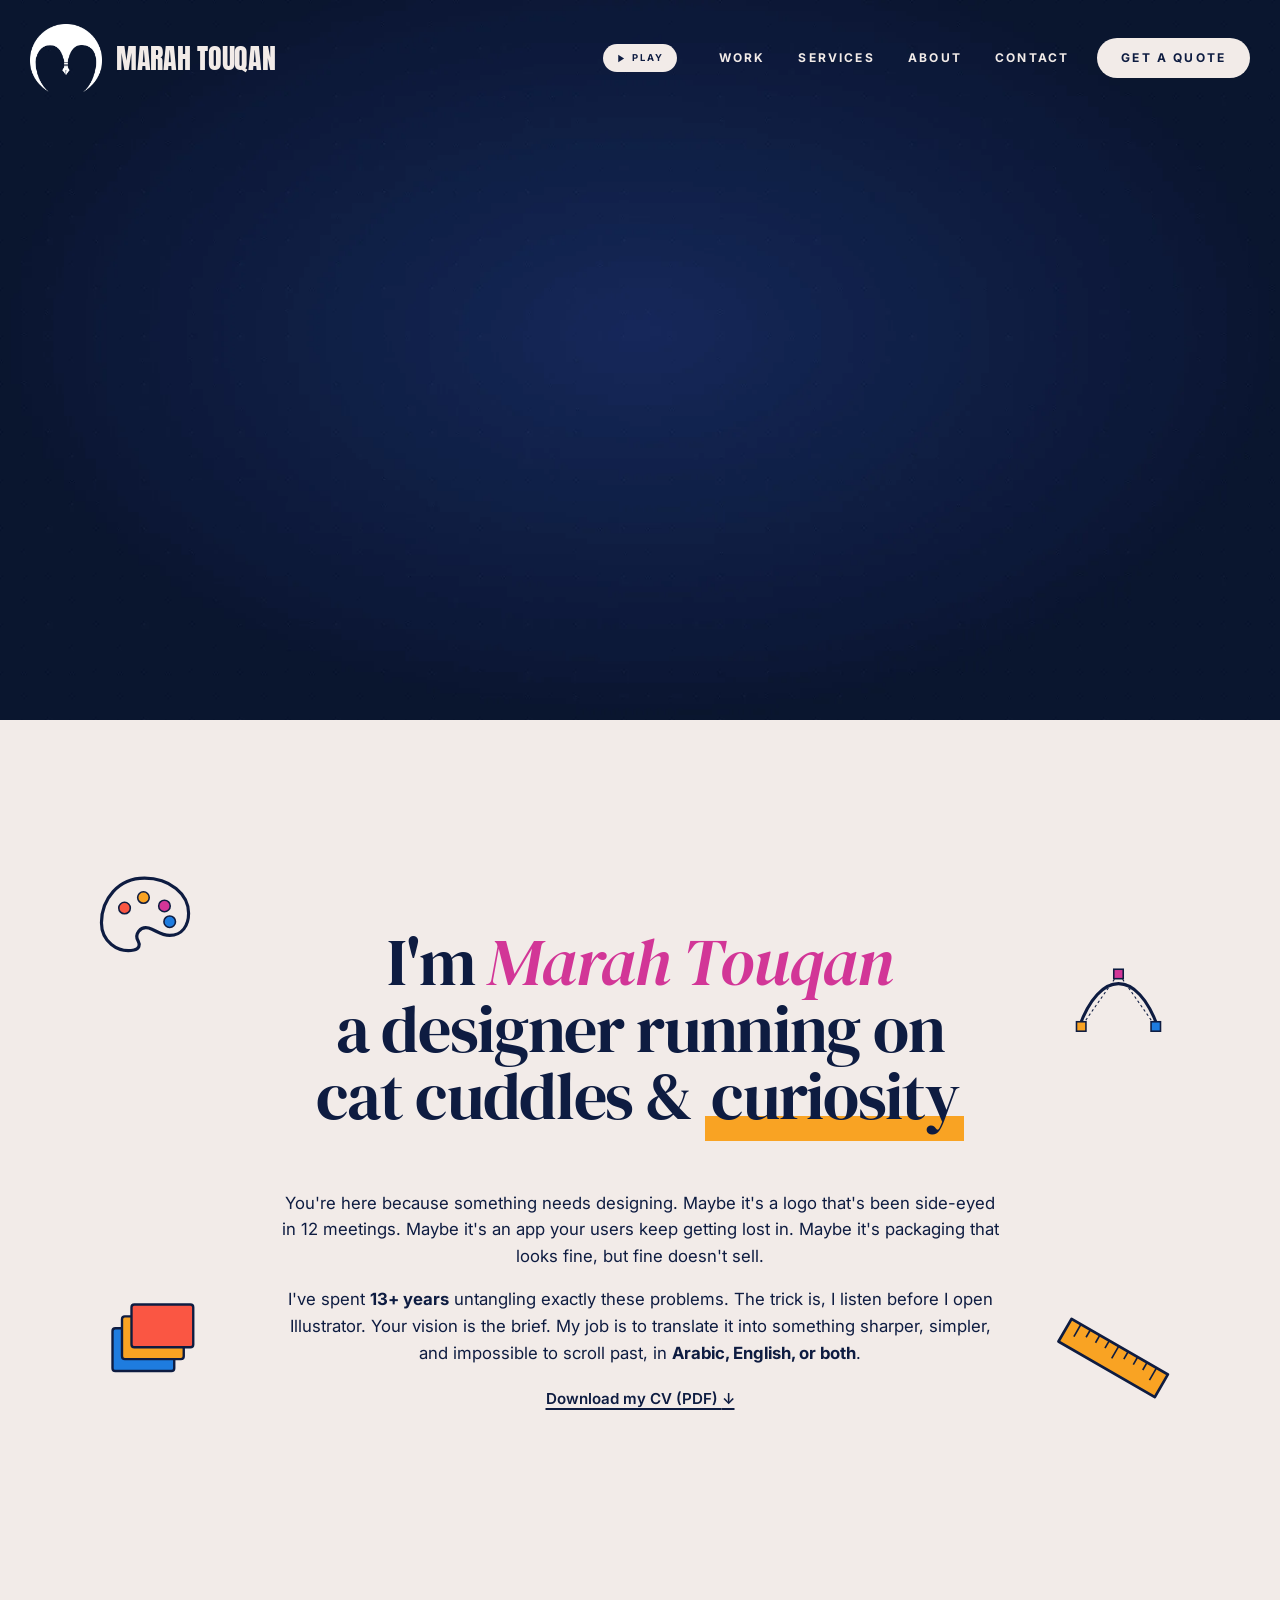
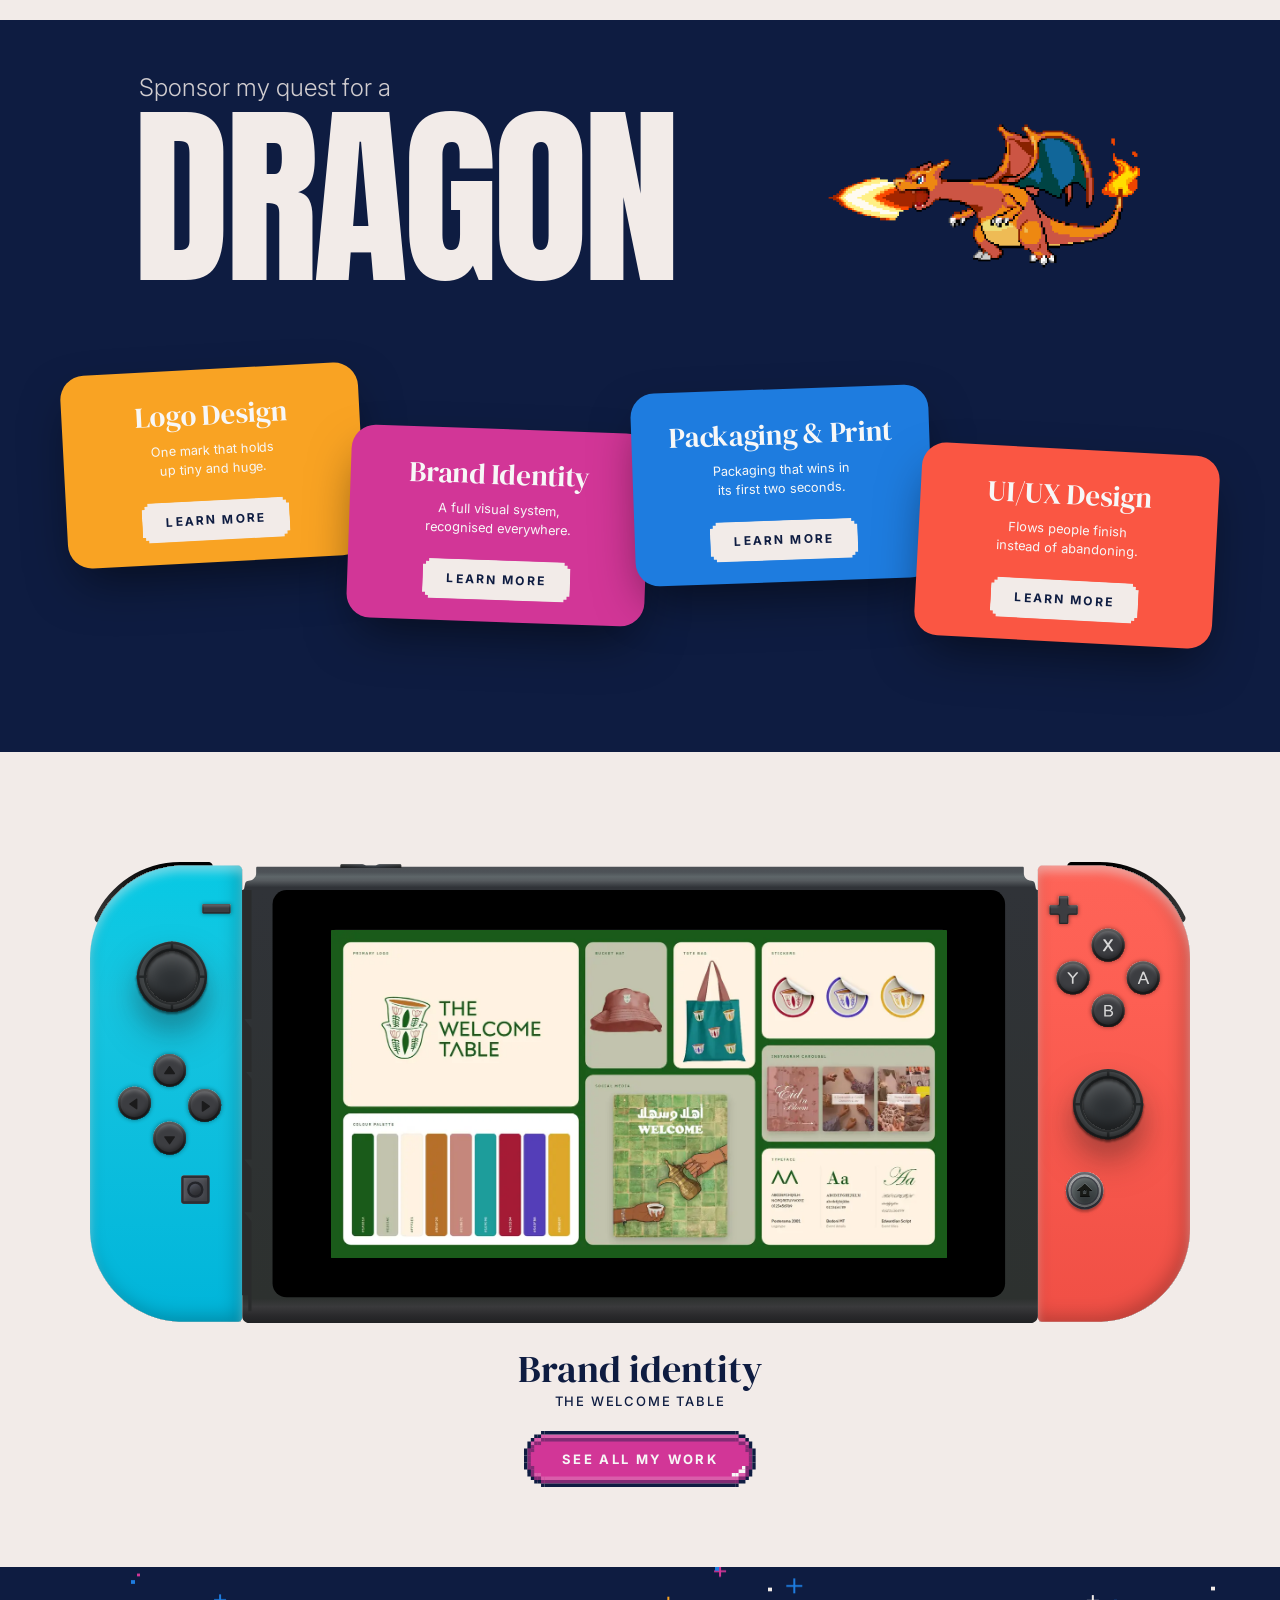
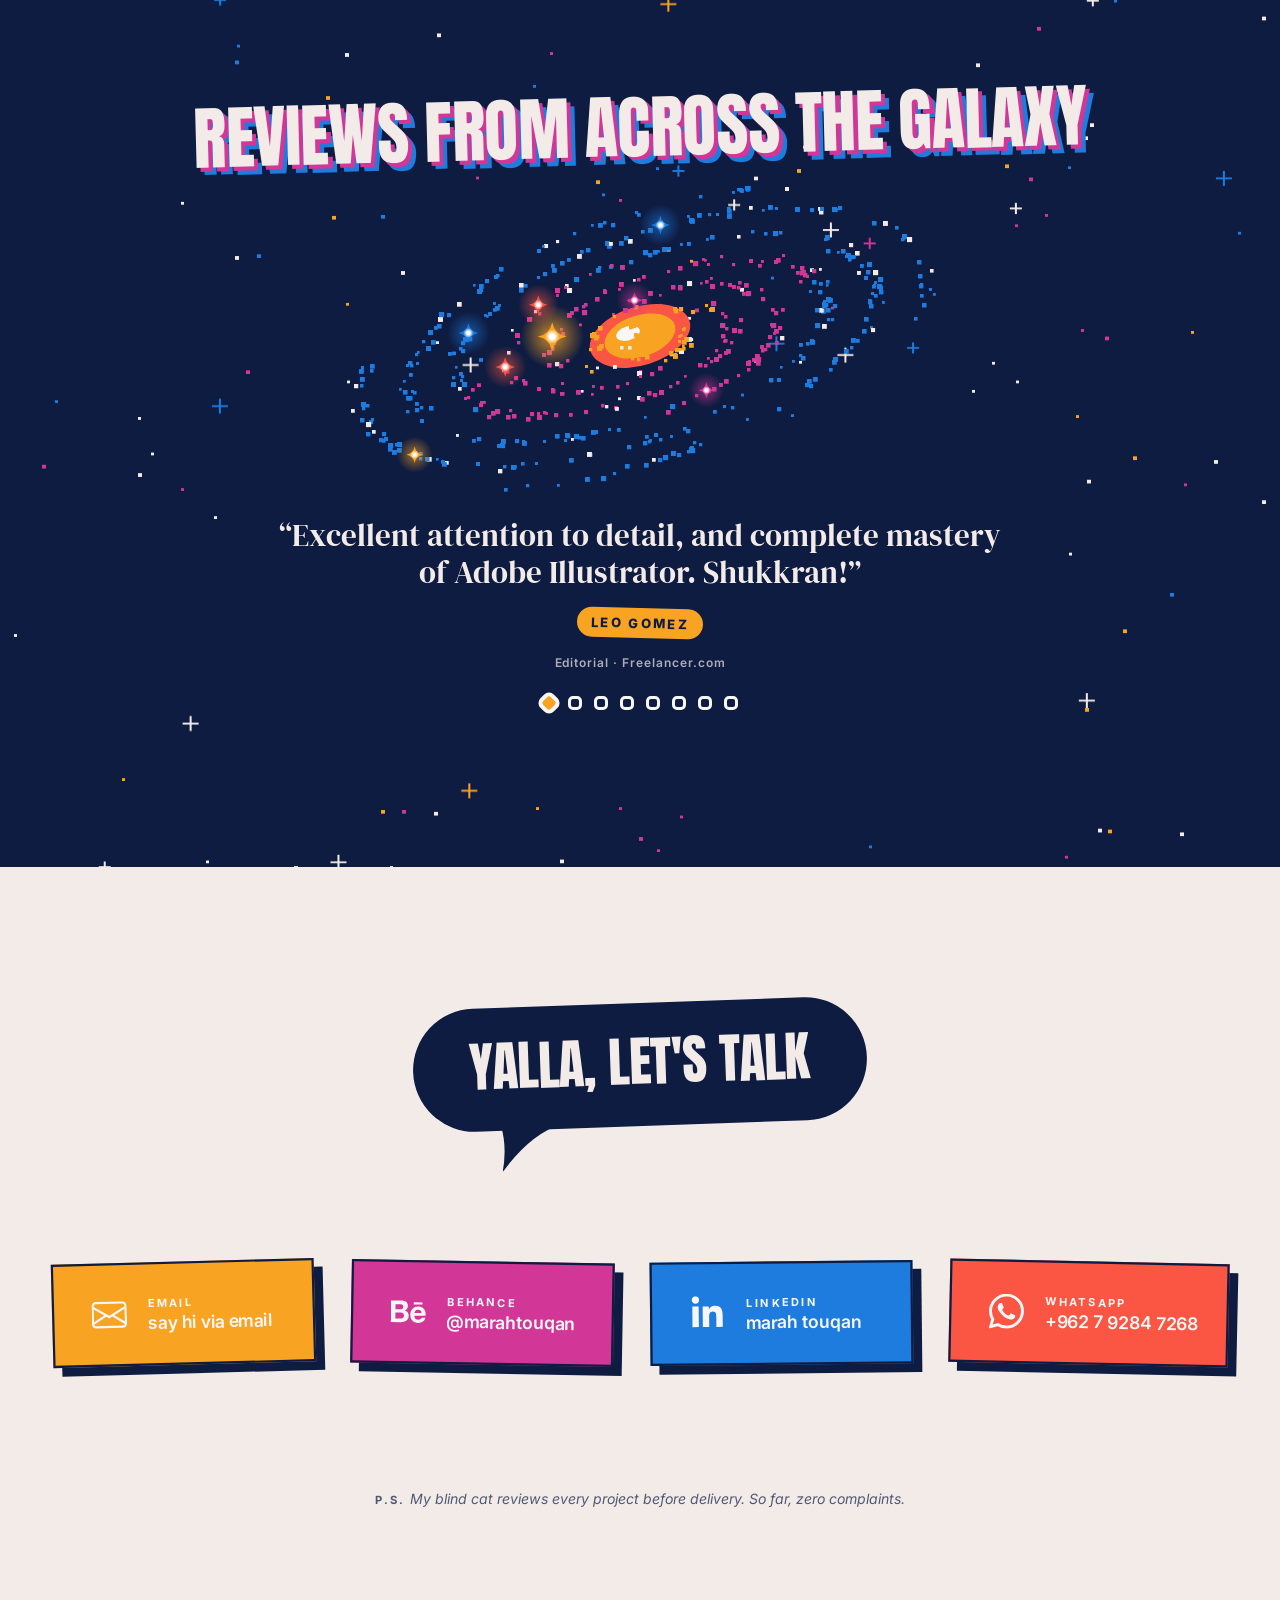
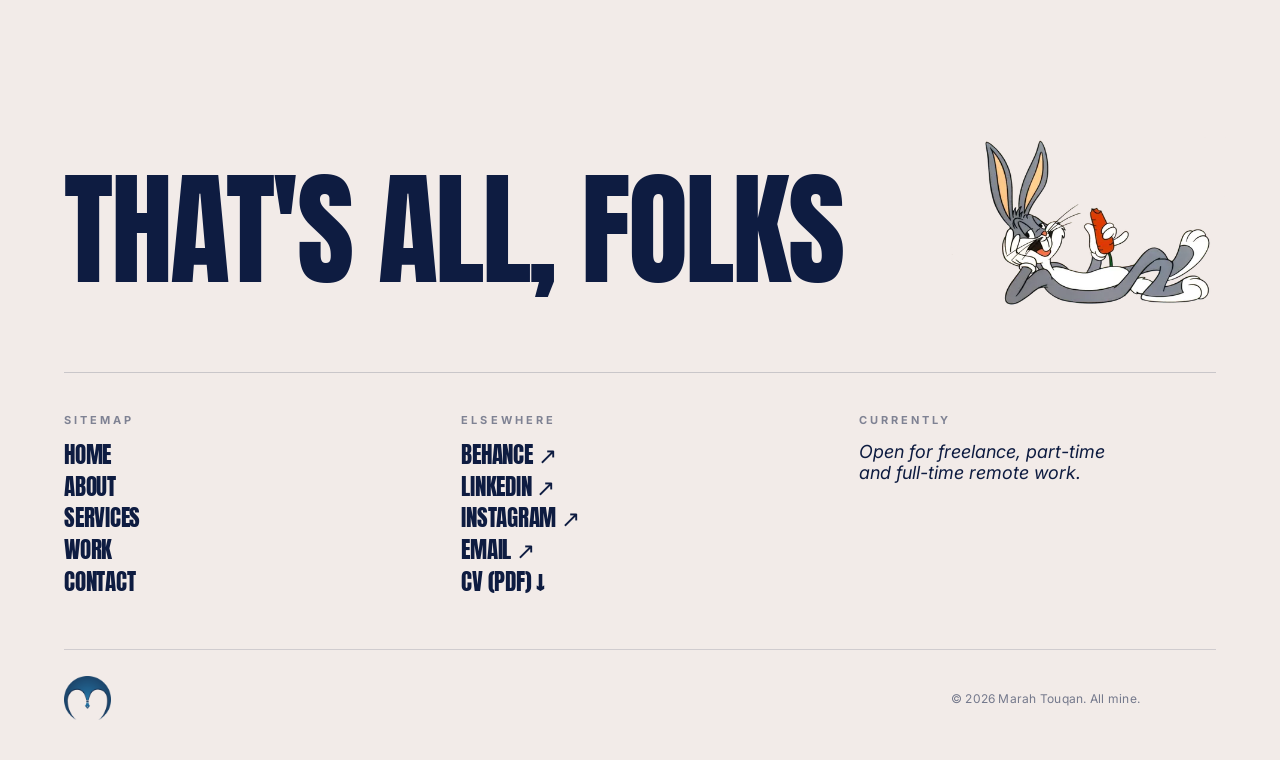
==== index.html @ 446a3656 "Change the WhatsApp and phone number to +962 7 9284 7268 on the site, in the CV and in the profile t" ====
<!DOCTYPE html>
<html lang="en">
<head>
<script>/* a refresh always starts from the top of the same page */try{var __n=performance.getEntriesByType('navigation')[0];if(__n&&__n.type==='reload'){if('scrollRestoration' in history)history.scrollRestoration='manual';if(location.hash)history.replaceState(null,'',location.pathname+location.search);}}catch(e){}</script>
<meta charset="UTF-8" />
<meta name="viewport" content="width=device-width, initial-scale=1.0" />
<title>Marah Touqan | Brand Identity, Logo &amp; UI/UX Designer in Jordan</title>
<meta name="description" content="Freelance brand identity, logo, packaging and UI/UX designer in Jordan with 13+ years of experience. Arabic and English brands, websites and mobile apps for clients worldwide." />
<meta property="og:type" content="website" />
<meta property="og:site_name" content="Marah Touqan" />
<meta property="og:title" content="Marah Touqan | Brand Identity, Logo &amp; UI/UX Designer in Jordan" />
<meta property="og:description" content="Freelance brand identity, logo, packaging and UI/UX designer in Jordan with 13+ years of experience. Arabic and English brands, websites and mobile apps for clients worldwide." />
<meta name="twitter:card" content="summary" />
<script>/* open at the top: stop the browser restoring an old scroll position before the first paint */
try { if ('scrollRestoration' in history && !location.hash) history.scrollRestoration = 'manual'; } catch (e) {}
</script>
<script type="application/ld+json">
{
 "@context": "https://schema.org",
 "@graph": [
  {
   "@type": "Person",
   "@id": "#marah",
   "name": "Marah Touqan",
   "jobTitle": "Brand Identity and UI/UX Designer",
   "description": "Freelance brand identity, logo, packaging and UI/UX designer with 13+ years of experience, working in Arabic and English.",
   "knowsLanguage": [
    "ar",
    "en"
   ],
   "knowsAbout": [
    "Brand identity design",
    "Logo design",
    "Packaging design",
    "UI/UX design",
    "Arabic typography"
   ],
   "sameAs": [
    "https://www.behance.net/marahtouqan",
    "https://www.linkedin.com/in/marahtouqan/",
    "https://www.instagram.com/designermarahtouqan/"
   ]
  },
  {
   "@type": "ProfessionalService",
   "name": "Marah Touqan, freelance designer",
   "founder": {
    "@id": "#marah"
   },
   "serviceType": [
    "Logo design",
    "Brand identity design",
    "Packaging design",
    "UI/UX design"
   ],
   "areaServed": "Worldwide",
   "availableLanguage": [
    "Arabic",
    "English"
   ],
   "sameAs": [
    "https://www.behance.net/marahtouqan",
    "https://www.linkedin.com/in/marahtouqan/",
    "https://www.instagram.com/designermarahtouqan/"
   ]
  }
 ]
}
</script>
<link rel="icon" type="image/png" href="assets/favicon.png" />
<meta name="theme-color" content="#F2EBE8" />
<link rel="preload" as="image" href="assets/hero-poster.webp" />
<link rel="preconnect" href="https://fonts.googleapis.com">
<link rel="preconnect" href="https://fonts.gstatic.com" crossorigin>
<link rel="stylesheet" href="https://fonts.googleapis.com/css2?family=Anton&family=DM+Serif+Display&family=Inter:ital,wght@0,400;0,500;0,600;0,700;1,400;1,500&display=swap">

<style>
:root {
  --bg:        #F2EBE8;  /* warm cream background */
  --ink:       #0E1C41;  /* deep navy text */
  --primary:   #1E7CDF;  /* matching saturated blue, new */
  --secondary: #F9A323;  /* orange accent */
  --pop:       #D23697;  /* bold magenta, stripe 1 */
  --soft:      #0E1C41;  /* menu background, dark blue */
}

* { box-sizing: border-box; margin: 0; padding: 0; }
.sr-only { position: absolute; width: 1px; height: 1px; padding: 0; margin: -1px; overflow: hidden; clip: rect(0,0,0,0); white-space: nowrap; border: 0; }
html, body {
  background: var(--ink); color: var(--ink);
  font-family: 'Inter', sans-serif;
  cursor: none;
}
/* Force the custom pixel cursor everywhere — no native pointer/hand on links, buttons, etc. */
*, *::before, *::after { cursor: none !important; }
@media (max-width: 768px) {
  *, *::before, *::after { cursor: auto !important; }
}

/* ============================================================
   SECTION-BY-SECTION SNAP SCROLLING (Apple / fullPage.js style)
   The HTML element is the scroll container.
   ============================================================ */
html { scroll-behavior: smooth; overflow-x: hidden; scroll-snap-type: y proximity; }
/* browser-native, gentle snapping: sections settle when you stop near one, and it never fights the wheel, keyboard or touch */
.hero, .intro, .magnificent, .work, .testimonials, .contact, .footer { scroll-snap-align: start; }
@media (max-width: 768px), (prefers-reduced-motion: reduce) {
  html { scroll-snap-type: none; }
}
@media (prefers-reduced-motion: reduce) {
  html { scroll-behavior: auto; }
  *, *::before, *::after { animation-duration: .01ms !important; animation-iteration-count: 1 !important; transition-duration: .01ms !important; }
  .intro-headline, .intro-body, .sticker { opacity: 1 !important; }
  .screen-slide { transition-duration: .6s !important; }   /* the Switch screen keeps sliding its images */
}
body { margin: 0; overflow-x: hidden; }

/* Custom pixel cursor - uses external cursor.svg with built-in outline + fill */
.pixel-cursor {
  position: fixed; top: 0; left: 0;
  width: 36px; height: 36px;
  pointer-events: none;
  z-index: 99999;
  transform: translate(2px, 1px);
  transition: transform .25s ease;
  will-change: transform;
}
.pixel-cursor img { width: 100%; height: 100%; display: block; image-rendering: pixelated; }
/* While hovering "cat cuddles" the cat replaces the cursor */
body.cat-mode .pixel-cursor,
body.cat-mode .trail-pixel { opacity: 0 !important; visibility: hidden; }
.cursor-active .pixel-cursor { transform: translate(2px, 1px) scale(1.4); }

/* touch devices have no mouse: no custom cursor, trail or cat follower, and the normal touch behaviour */
@media (hover: none), (pointer: coarse) {
  *, *::before, *::after { cursor: auto !important; }
  .pixel-cursor, .trail-pixel, .cat-follower { display: none !important; }
}
/* Tiny pixel trail dots that fade behind the cursor - black & white only */
.trail-pixel {
  position: fixed;
  width: 6px; height: 6px;
  background: var(--bg);
  outline: 1px solid var(--ink);
  pointer-events: none;
  z-index: 99998;
  animation: trailFade .55s steps(5, end) forwards;
}
@keyframes trailFade {
  0%   { opacity: 1;   transform: scale(1); }
  100% { opacity: 0;   transform: scale(0); }
}
a { color: inherit; text-decoration: none; }
button { font-family: inherit; border: none; background: none; color: inherit; }
img { display: block; max-width: 100%; }

/* ---------- Hero ---------- */
.hero {
  position: relative;
  width: 100vw; height: 100vh; min-height: 720px;
  overflow: hidden;
}

/* ---------- Header ---------- */
.header {
  position: absolute; top: 0; left: 0; right: 0; z-index: 30;
  display: flex; align-items: center; justify-content: space-between;
  padding: 28px 40px;
  color: var(--bg);
}
.brand { display: flex; align-items: center; gap: 14px; text-decoration: none; color: inherit; }
.brand img {
  height: 72px; width: 72px; object-fit: contain;
  /* keep the logo's original color */
  }
.brand-name {
  font-family: 'Anton', sans-serif;
  font-size: 28px;
  line-height: 1;
  letter-spacing: -0.01em;
  text-transform: uppercase;
  color: var(--ink);
  white-space: nowrap;
}

.burger {
  position: relative;
  width: 56px; height: 56px; display: grid; place-items: center;
  border-radius: 50%;
  transition: background .35s ease;
}
@media (hover: hover) { .burger:hover { background: rgba(238,241,234,0.18); } }
.burger span {
  position: absolute; left: 14px; right: 14px; height: 2px; background: var(--ink);
  transition: transform .35s ease, top .35s ease;
}
.burger span:nth-child(1) { top: 22px; }
.burger span:nth-child(2) { top: 32px; }
.burger.open span:nth-child(1) { top: 27px; transform: rotate(45deg); }
.burger.open span:nth-child(2) { top: 27px; transform: rotate(-45deg); }

/* Off-canvas menu */
.menu-panel {
  position: fixed; inset: 0; z-index: 25;
  background: var(--soft); /* deep purple from palette */
  display: flex; flex-direction: column; align-items: center; justify-content: center;
  gap: 28px;
  opacity: 0; pointer-events: none;
  transform: translateY(-20px);
  transition: opacity .4s ease, transform .5s ease;
}
.menu-panel.open { opacity: 1; pointer-events: auto; transform: translateY(0); }
.menu-panel a {
  font-family: 'Anton', sans-serif;
  font-weight: 400; font-size: clamp(56px, 11vw, 140px); line-height: 0.95;
  color: var(--bg); letter-spacing: 0.01em; text-transform: uppercase;
  position: relative; padding: 4px 18px;
  transition: color .3s ease, transform .35s cubic-bezier(.2,.85,.2,1), letter-spacing .3s ease;
}
@media (hover: hover) { .menu-panel a:hover {
  color: var(--secondary); /* orange on hover - only the color changes */
} }

/* ---------- Responsive ---------- */

/* Large laptop and below */
@media (max-width: 1280px) {
  .header { padding: 22px 30px; }
}

/* Tablet portrait (e.g. iPad Air vertical) */
@media (min-width: 769px) and (max-width: 1100px) and (orientation: portrait) {
  /* Compact hero: just enough to contain the headline + side labels */
  .hero { min-height: 480px; height: auto; padding-bottom: 0; }
}

/* Tablet landscape */
@media (max-width: 1024px) {
  .header { padding: 20px 26px; }
  .brand img { height: 42px; width: 42px; }
  .burger { width: 50px; height: 50px; }
  .burger span:nth-child(1) { top: 19px; }
  .burger span:nth-child(2) { top: 29px; }
  .burger.open span:nth-child(1) { top: 24px; }
  .burger.open span:nth-child(2) { top: 24px; }
}

/* Tablet portrait / small tablet */
@media (max-width: 768px) {
  body { cursor: auto; }
  /* Mobile hero: fixed compact height (290px) to keep the stripes presence consistent */
  .hero { min-height: 290px; height: auto; padding-bottom: 0; }
  .header { padding: 16px 18px; }
  .brand img { height: 38px; width: 38px; }
  .burger { width: 46px; height: 46px; }
  .burger span { left: 12px; right: 12px; }
  .burger span:nth-child(1) { top: 18px; }
  .burger span:nth-child(2) { top: 26px; }
  .burger.open span:nth-child(1) { top: 22px; }
  .burger.open span:nth-child(2) { top: 22px; }
  .menu-panel { gap: 12px; }
  .menu-panel a { font-size: clamp(36px, 9vw, 64px); }
}

/* Mobile portrait */
@media (max-width: 480px) {
  .header { padding: 14px 14px; }
  .brand { gap: 8px; }
  .brand img { height: 34px; width: 34px; }
  .burger { width: 42px; height: 42px; }
  .menu-panel a { font-size: clamp(32px, 10vw, 52px); }
}

/* Short screens (e.g. landscape phones) */
@media (max-height: 600px) and (orientation: landscape) {
  .hero { min-height: 560px; }
}

/* =========================================================
   INTRO SECTION (centered manifesto with floating stickers)
   inspired by the "FOR THE TRAILBLAZERS" idyllic layout
   ========================================================= */
.intro {
  position: relative;
  background: var(--bg);
  color: var(--ink);
  padding: 100px 5vw;
  min-height: 100vh;
  display: flex;
  flex-direction: column;
  justify-content: center;
  overflow: hidden;
  text-align: center;
}

.intro-container {
  max-width: 1400px; margin: 0 auto;
  position: relative;
  z-index: 2;
}
@keyframes introFade { from { opacity: 0; transform: translateY(24px); } to { opacity: 1; transform: translateY(0); } }

/* Big centered serif headline */
.intro-headline {
  font-family: 'DM Serif Display', Georgia, serif;
  font-weight: 400;
  /* three lines on every screen: the widest line is about 9.8em, so it never needs more than 86% of the screen width, leaving a clean gap on both sides */
  font-size: min(8.3vw, max(51.6px, 5.12vw), 88px);
  white-space: nowrap;
  line-height: 1.02;
  letter-spacing: -0.02em;
  max-width: 1300px; margin: 0 auto;
  opacity: 0;
  animation: introFade 1.1s .35s cubic-bezier(.2,.85,.2,1) forwards;
}
.intro-headline .name {
  font-style: italic;
  color: var(--pop);
  position: relative;
}
.intro-headline .pixel {
  /* Same Fraunces serif and same color as the rest of the headline */
  font-family: inherit;
  font-weight: inherit;
  font-style: inherit;
  font-size: 1em;
  color: inherit;
  position: relative;
  cursor: none;
  display: inline-block;
  transition: color .25s ease;
}
@media (hover: hover) { .intro-headline .pixel:hover {
  color: var(--pop);
} }

/* Cat photo follows the cursor while hovering "cat cuddles" */
.cat-follower {
  position: fixed;
  top: 0; left: 0;
  width: 140px; height: 140px;
  background: url("assets/cat.webp") no-repeat center / contain;
  pointer-events: none;
  opacity: 0;
  transform: translate(-50%, -50%) scale(.5) rotate(-8deg);
  transition: opacity .25s ease, transform .35s cubic-bezier(.2,.85,.2,1);
  z-index: 9998;
  will-change: transform, left, top;
}
.cat-follower.show {
  opacity: 1;
  transform: translate(-50%, -50%) scale(1) rotate(-4deg);
}
.intro-headline .underline {
  background: linear-gradient(transparent 72%, var(--secondary) 72%);
  padding: 0 6px;
  white-space: nowrap;
}

/* Body manifesto */
.intro-body {
  font-family: 'Inter', sans-serif;
  font-size: clamp(15.12px, 1.181vw, 18.9px);
  line-height: 1.6;
  max-width: 720px; margin: 60px auto 0;
  opacity: 0;
  animation: introFade 1.1s .55s cubic-bezier(.2,.85,.2,1) forwards;
}
.intro-body p + p { margin-top: 16px; }
.intro-body .intro-cv { margin-top: 20px; font-size: .9em; font-weight: 600; }
.intro-cv a { color: inherit; text-decoration: underline; text-underline-offset: 4px; text-decoration-thickness: 2px; }
@media (hover: hover) { .intro-cv a:hover { color: var(--pop); } }

.intro-body strong { font-weight: 700; }

/* Floating DESIGN-themed sticker decorations, positioned safely away from text */
.sticker {
  position: absolute;
  pointer-events: auto;
  cursor: none;
  opacity: 0;
  animation: introFade 1s .9s cubic-bezier(.2,.85,.2,1) forwards;
}
.sticker {
  /* Solid-but-invisible fill so the entire bounding box is a reliable hit target */
  background-color: rgba(0,0,0,0.001);
  z-index: 5;
}
.sticker.is-hovered { z-index: 20; }
@media (hover: hover) { .sticker:hover { z-index: 20; } }
.sticker svg {
  display: block; width: 100%; height: auto; overflow: visible;
  transition: transform .3s ease;
  pointer-events: none;  /* SVG paths don't intercept - events bubble to the parent .sticker */
}
.sticker.is-hovered svg { transform: scale(1.12); }
@media (hover: hover) { .sticker:hover svg { transform: scale(1.12); } }
.sticker.is-hovered::after {
  opacity: 1;
  transform: translateX(-50%) translateY(0) scale(1);
}

/* Service tooltip - pixel-art purple box (modeled on the uploaded design) */
.sticker::after {
  content: attr(data-service);
  position: absolute;
  top: 100%; left: 50%;
  transform: translateX(-50%) translateY(8px) scale(.9);
  transform-origin: top center;
  /* Default - gets overridden per sticker below */
  background: url("data:image/svg+xml;utf8,%3Csvg xmlns='http://www.w3.org/2000/svg' viewBox='0 0 200 80' preserveAspectRatio='none' shape-rendering='crispEdges'%3E%3Cpath d='M16 0H184V4H192V8H200V72H192V76H184V80H16V76H8V72H0V8H8V4H16Z' fill='%230E1C41'/%3E%3Cpath d='M20 4H180V8H188V12H196V68H188V72H180V76H20V72H12V68H4V12H12V8H20Z' fill='%23D23697'/%3E%3Crect x='20' y='8' width='160' height='4' fill='%23F9A323'/%3E%3Crect x='12' y='12' width='176' height='2' fill='%23F9A323'/%3E%3Crect x='12' y='66' width='176' height='2' fill='%23F9A323'/%3E%3Crect x='20' y='68' width='160' height='4' fill='%23F9A323'/%3E%3Crect x='176' y='60' width='12' height='4' fill='%23F2EBE8'/%3E%3Crect x='180' y='56' width='8' height='4' fill='%23F2EBE8'/%3E%3C/svg%3E") no-repeat center / 100% 100%;
  color: #F2EBE8;
  padding: 26px 40px;
  font-family: 'Inter', sans-serif;
  font-weight: 700;
  font-size: 16px;
  letter-spacing: 0.16em;
  text-transform: uppercase;
  white-space: nowrap;
  margin-top: 14px;
  clip-path: none;
  filter: drop-shadow(0 8px 16px rgba(14,28,65,0.18));
  opacity: 0;
  pointer-events: none;
  transition: opacity .3s ease, transform .35s cubic-bezier(.2,.85,.2,1);
}
@media (hover: hover) { .sticker:hover::after {
  opacity: 1;
  transform: translateX(-50%) translateY(0) scale(1);
} }

/* Each sticker tooltip uses the uploaded box-pixels.svg design, with a unique body color per sticker */
.sticker.palette-sticker::after { background-image: url("assets/box-magenta.svg"); }
.sticker.pen-sticker::after { background-image: url("assets/box-red.svg");     }
.sticker.layers-sticker::after { background-image: url("assets/box-blue.svg");    }
.sticker.ruler-sticker::after { background-image: url("assets/box-orange.svg"); color: var(--ink); }
/* Sizes only - positions are randomized via JS so each refresh looks different */
/* the vector shapes only show on wide screens */
@media (max-width: 1199px) { .intro .sticker { display: none !important; } }
.sticker.palette-sticker { width: 105px; animation: floatA 6s ease-in-out infinite, introFade 1s .9s cubic-bezier(.2,.85,.2,1) forwards; }
.sticker.pen-sticker { width: 105px; animation: floatB 7s ease-in-out infinite, introFade 1s 1.1s cubic-bezier(.2,.85,.2,1) forwards; }
.sticker.layers-sticker { width: 95px;  animation: floatA 8s ease-in-out infinite reverse, introFade 1s 1.2s cubic-bezier(.2,.85,.2,1) forwards; }
.sticker.ruler-sticker { width: 120px; animation: floatB 9s ease-in-out infinite, introFade 1s 1.3s cubic-bezier(.2,.85,.2,1) forwards; }
.sticker.ruler-sticker svg { transform: rotate(30deg); }
/* Keep the 30deg rotation AND add scale on hover so the ruler grows like the others */
.sticker.ruler-sticker.is-hovered svg { transform: rotate(30deg) scale(1.12); }
@media (hover: hover) { .sticker.ruler-sticker:hover svg { transform: rotate(30deg) scale(1.12); } }

@keyframes floatA {
  0%, 100% { transform: translateY(0) rotate(calc(var(--tilt, 0deg) - 4deg)); }
  50%      { transform: translateY(-18px) rotate(calc(var(--tilt, 0deg) + 4deg)); }
}
@keyframes floatB {
  0%, 100% { transform: translate(0,0) rotate(calc(var(--tilt, 0deg) + 6deg)); }
  50%      { transform: translate(8px,-12px) rotate(calc(var(--tilt, 0deg) - 6deg)); }
}

/* Responsive */
@media (max-width: 1200px) {
  /* Shrink stickers on tablet so they don't crowd text */
  .sticker.palette-sticker { width: 90px;  }
  .sticker.pen-sticker { width: 90px;  }
  .sticker.layers-sticker { width: 80px;  }
  .sticker.ruler-sticker { width: 100px; }
}
@media (max-width: 900px) {
  .intro { padding: 90px 5vw 110px; }
}

/* =========================================================
   MAGNIFICENT SECTION - big numbered list, full-bleed rows
   ========================================================= */
.magnificent {
  background: var(--ink);
  color: var(--bg);
  padding: 0 0 0;
  position: relative;
  overflow: visible;
}

/* Header - designer's notebook page, asymmetric & layered */
.mag-header {
  max-width: 1600px;
  margin: 0 auto;
  padding: 55px 5vw 65px;
  position: relative;
  display: grid;
  grid-template-columns: 1fr;
  gap: 0;
}

/* Main title block: dramatic mixed scales, off-center */
.mag-title-block {
  position: relative;
  display: flex; flex-direction: row; flex-wrap: nowrap;   /* the gif always stays on the same line as the title */
  align-items: flex-end;
  justify-content: center;
  gap: clamp(12px, 2.8vw, 40px);
}
.mag-dragon-gif {
  position: relative;
  flex: 0 0 auto;
  width: clamp(120px, 34vw, 527px);
  min-width: 0;
  height: auto;
  cursor: none;
  z-index: 5;
  transition: transform .35s cubic-bezier(.2,.85,.2,1);
}
@media (hover: hover) { .mag-title-block:hover .mag-dragon-gif {
  transform: scale(1.04);
} }

/* Pixel art tooltip - dragon wish - follows the cursor */
.dragon-tooltip {
  position: fixed;
  left: 0;
  top: 0;
  width: clamp(260px, 24vw, 380px);
  padding: 28px 30px;
  background: url("data:image/svg+xml;utf8,%3Csvg xmlns='http://www.w3.org/2000/svg' viewBox='0 0 240 140' preserveAspectRatio='none' shape-rendering='crispEdges'%3E%3Cpath d='M20 0H220V4H228V8H236V12H240V128H236V132H228V136H220V140H20V136H12V132H4V128H0V12H4V8H12V4H20Z' fill='%230E1C41'/%3E%3Cpath d='M24 4H216V8H224V12H232V16H236V124H232V128H224V132H216V136H24V132H16V128H8V124H4V16H8V12H16V8H24Z' fill='%23F2EBE8'/%3E%3Crect x='28' y='12' width='4' height='4' fill='%23FA5643'/%3E%3Crect x='32' y='16' width='4' height='4' fill='%23F9A323'/%3E%3Crect x='36' y='12' width='4' height='4' fill='%23D23697'/%3E%3Crect x='204' y='124' width='4' height='4' fill='%23D23697'/%3E%3Crect x='208' y='120' width='4' height='4' fill='%23FA5643'/%3E%3Crect x='200' y='120' width='4' height='4' fill='%23F9A323'/%3E%3C/svg%3E") no-repeat center / 100% 100%;
  color: var(--ink);
  font-family: 'Inter', sans-serif;
  font-weight: 500;
  font-size: clamp(14px, 1.05vw, 17px);
  line-height: 1.5;
  text-transform: none;
  letter-spacing: 0.005em;
  opacity: 0;
  transform: translate(-50%, -110%) scale(.9);
  transform-origin: bottom center;
  transition: opacity .25s ease, transform .3s cubic-bezier(.2,.85,.2,1);
  pointer-events: none;
  z-index: 9999;
  filter: drop-shadow(0 12px 24px rgba(14,28,65,0.28));
}
.dragon-tooltip strong {
  color: var(--ink);
  font-weight: 700;
}
.dragon-tooltip.show {
  opacity: 1;
  transform: translate(-50%, -110%) scale(1);
}

.mag-title-pre {
  font-family: 'Inter', sans-serif;
  font-weight: 300;
  font-size: clamp(13px, 1.9vw, 31px);
  color: var(--bg); opacity: .85;
  line-height: 1;
  margin: 0 0 12px;
  white-space: nowrap;
  /* starts exactly where the D of DRAGON starts: the D's side gap in the big title, minus the S's side gap here */
  padding-left: calc(clamp(56px, 15.3vw, 272px) * 0.037 - clamp(13px, 1.9vw, 31px) * 0.04);
  display: block;
  text-align: left;
  position: relative;
}

.mag-word-anton {
  font-family: 'Anton', sans-serif;
  font-weight: 400;
  font-size: clamp(56px, 15.3vw, 272px);
  line-height: 0.88;
  letter-spacing: -0.025em;
  color: var(--bg);
  text-transform: uppercase;
  margin: 0;
  position: relative;
  align-self: center;
}
/* Hand-drawn scribble underline behind the big word */
.mag-word-anton::before {
  content: "";
  position: absolute;
  left: -2%;
  right: 20%;
  bottom: 0.05em;
  height: 0.18em;
  background: var(--pop);
  z-index: -1;
  transform: scaleX(0) skewY(-1deg);
  transform-origin: left;
  animation: scribble 1.4s .4s cubic-bezier(.7,0,.2,1) forwards;
  border-radius: 0 14px 0 14px;
}
@keyframes scribble { to { transform: scaleX(1) skewY(-1deg); } }

/* Wrapper sized to MAGNIFICENT so "at doing" can hug its right edge */
.mag-word-wrap {
  align-self: flex-start;
  display: inline-block;
  text-align: left;
}
.mag-word-wrap .mag-word-anton { align-self: auto; display: block; }

@media (max-width: 900px) {
  .mag-title-pre { margin-left: 0; }
}

/* =========================================================
   STACKED TILTED SERVICE CARDS (idyllic-inspired)
   ========================================================= */
.mag-cards {
  display: flex;
  justify-content: center;
  align-items: flex-start;
  max-width: 1500px;
  margin: 10px auto 0;
  padding: 40px 5vw 120px;
  position: relative;
}
.mag-card {
  display: flex;
  flex-direction: column;
  align-items: center;
  justify-content: center;
  text-align: center;
  text-decoration: none;
  flex: 1 1 0;
  min-width: 0;
  min-height: 190px;
  background: var(--card-color, #D23697);
  color: var(--ink);
  padding: 30px 12px 84px;
  border-radius: 24px;
  position: relative;
  box-shadow: 0 22px 50px -12px rgba(0,0,0,.55);
  transition: transform .55s cubic-bezier(.2,.85,.2,1), box-shadow .55s ease;
  cursor: none;
}
/* Stagger + tilt: each card sits at a different vertical offset and angle */
.mag-card[data-card="01"] { --card-color: #F9A323; --card-text: #F7F7F7;  transform: translateY(-30px) rotate(-3deg); margin-right: -1.2%; z-index: 1; }
.mag-card[data-card="02"] { --card-color: #D23697; --card-text: #F7F7F7;  transform: translateY(30px)  rotate(2deg);  margin-right: -1.2%; z-index: 2; }
.mag-card[data-card="03"] { --card-color: #1E7CDF; --card-text: #F7F7F7;  transform: translateY(-10px) rotate(-2deg); margin-right: -1.2%; z-index: 3; }
.mag-card[data-card="04"] { --card-color: #FA5643; --card-text: #F7F7F7;  transform: translateY(50px)  rotate(3deg);  z-index: 4; }

@media (hover: hover) { .mag-card:hover {
  transform: translateY(-30px) rotate(0deg) scale(1.03);
  z-index: 10;
  box-shadow: 0 36px 70px -16px rgba(0,0,0,.65);
} }

.mag-card h3 {
  font-family: 'DM Serif Display', Georgia, serif;
  font-weight: 400;
  font-size: clamp(19px, 2.25vw, 34px);
  line-height: 1.05;
  white-space: nowrap;
  text-align: center;
  margin: 0;
  color: var(--card-text, var(--ink));
  letter-spacing: -0.01em;
}

.mag-card h3 br { display: none; }


.mag-card-ribbon {
  position: absolute;
  bottom: 22px;
  left: 50%;
  transform: translateX(-50%);
  background: var(--bg);
  color: var(--ink);
  padding: 12px 24px 13px;
  font-family: 'Inter', sans-serif;
  font-weight: 700;
  letter-spacing: 0.18em;
  font-size: 12px;
  text-transform: uppercase;
  white-space: nowrap;
  /* Pixel-stepped rounded corners matching the cursor + tooltip pixel theme */
  clip-path: polygon(
    6px 0, calc(100% - 6px) 0,
    calc(100% - 6px) 3px, calc(100% - 3px) 3px,
    calc(100% - 3px) 6px, 100% 6px,
    100% calc(100% - 6px),
    calc(100% - 3px) calc(100% - 6px),
    calc(100% - 3px) calc(100% - 3px),
    calc(100% - 6px) calc(100% - 3px),
    calc(100% - 6px) 100%,
    6px 100%,
    6px calc(100% - 3px),
    3px calc(100% - 3px),
    3px calc(100% - 6px),
    0 calc(100% - 6px),
    0 6px,
    3px 6px,
    3px 3px,
    6px 3px
  );
  transition: transform .3s cubic-bezier(.2,.85,.2,1), background .3s ease, color .3s ease;
}
@media (hover: hover) { .mag-card:hover .mag-card-ribbon {
  transform: translateX(-50%) translateY(-4px);
  background: var(--ink);
  color: var(--bg);
} }

@media (max-width: 1024px) {
  .mag-cards { flex-wrap: nowrap; padding: 40px 4vw 90px; gap: 14px; }
  .mag-card,
  .mag-card[data-card="01"],
  .mag-card[data-card="02"],
  .mag-card[data-card="03"],
  .mag-card[data-card="04"] {
    flex: 1 1 0;
    min-width: 0;
    margin-right: 0;
    transform: rotate(-2deg);
  }
  .mag-card { padding: 26px 10px 76px; }
  .mag-card h3 { font-size: clamp(15px, 2vw, 20px); }
  .mag-card-ribbon { padding: 10px 14px 11px; font-size: 10px; letter-spacing: .1em; max-width: calc(100% - 16px); }
  .mag-card[data-card="02"] { transform: rotate(2deg); }
  .mag-card[data-card="04"] { transform: rotate(2deg); }
}
@media (max-width: 900px) {
  .mag-cards { flex-wrap: wrap; gap: 18px; }
  .mag-card,
  .mag-card[data-card="01"],
  .mag-card[data-card="02"],
  .mag-card[data-card="03"],
  .mag-card[data-card="04"] {
    flex: 0 1 calc(50% - 9px);
    min-height: 150px;
    transform: rotate(0deg);
  }
  .mag-card h3 { font-size: clamp(18px, 3.6vw, 28px); }
}
@media (max-width: 600px) {
  .mag-cards { flex-wrap: wrap; gap: 16px; }
  .mag-card,
  .mag-card[data-card="01"],
  .mag-card[data-card="02"],
  .mag-card[data-card="03"],
  .mag-card[data-card="04"] {
    flex: 0 1 calc(50% - 8px);
    min-width: 0;
    min-height: 130px;
    padding: 22px 14px 70px;
    transform: rotate(0deg);
  }
  .mag-card h3 { font-size: clamp(14px, 4.3vw, 19px); }
  .mag-card-ribbon { padding: 9px 14px 10px; font-size: 10px; letter-spacing: .12em; bottom: 16px; }
}

/* =========================================================
   SELECTED WORK SECTION
   ========================================================= */
.work {
  background: var(--bg);
  color: var(--ink);
  padding: 80px 5vw 80px;
  position: relative;
  overflow: hidden;
  min-height: 78vh;
  display: flex;
  flex-direction: column;
  justify-content: center;
  box-sizing: border-box;
}

/* Project grid */
/* ============== Circular orbit layout for work cards ============== */
/* Sticky back-to-top button */
.back-to-top {
  position: fixed;
  right: 24px;
  bottom: 24px;
  width: 52px;
  height: 52px;
  border-radius: 50%;
  border: 2.5px solid var(--bg);
  background: transparent;
  color: var(--bg);
  display: grid;
  place-items: center;
  cursor: pointer;
  z-index: 9999;
  opacity: 0;
  pointer-events: none;
  transform: translateY(8px);
  transition: opacity .3s ease, transform .3s ease;
  padding: 0;
}
.back-to-top.is-visible {
  opacity: 1;
  pointer-events: auto;
  transform: translateY(0);
}
/* When the button is over a light/cream section, switch to dark ink color */
.back-to-top.is-on-light {
  border-color: var(--ink);
  color: var(--ink);
}
@media (hover: hover) { .back-to-top:hover {
  transform: translateY(-3px);
} }
.back-to-top svg {
  width: 22px;
  height: 22px;
}

/* Work section title */
.work-title {
  position: absolute; width: 1px; height: 1px; margin: -1px; padding: 0;
  overflow: hidden; clip: rect(0 0 0 0); white-space: nowrap; border: 0;
}
.work-title-main {
  display: block;
  font-family: 'Anton', sans-serif;
  font-weight: 400;
  text-transform: uppercase;
  line-height: 1;
  letter-spacing: 0.01em;
  font-size: clamp(44px, 6.6vw, 100px);
  color: #0E1C41;
}

/* Work hero — responsive Nintendo Switch with a slideshow inside the screen */
.work-hero {
  width: 100%;
  margin: 30px auto 0;
  line-height: 0;
  display: flex;
  justify-content: center;
  align-items: center;
}
.switch-frame {
  position: relative;
  width: 100%;
  max-width: 1100px;
  margin: 0 auto;
}
.work-hero-img {
  display: block;
  width: 100%;
  height: auto;
  margin: 0 auto;
}
/* Position the screen exactly over the SVG screen rect (x=103, y=29, w=263, h=140 in a 470x197 canvas) */
.switch-screen {
  position: absolute;
  left: 21.91%;
  top: 14.72%;
  width: 55.96%;
  height: 71.07%;
  overflow: hidden;
  border-radius: 0.18%;
  display: block;
  text-decoration: none;
}
.screen-slide {
  position: absolute;
  top: 0;
  left: -1px;                 /* 2px wider than the screen so neighbouring images overlap and never show a gap */
  width: calc(100% + 2px);
  max-width: none;            /* the site-wide img max-width would cap this back to 100% and leave a 1px dark edge */
  height: 100%;
  backface-visibility: hidden;
  background: var(--ink);
  object-fit: cover;
  transform: translateX(100%);
  transition: transform .6s ease;
}
.screen-slide.is-active { transform: none; }

/* Clickable Joy-Con buttons (positions are % of the 470x197 console canvas) */
.joy-btn {
  position: absolute;
  width: 4.2%;
  aspect-ratio: 1;
  transform: translate(-50%, -50%);
  border: 0;
  border-radius: 50%;
  background: transparent;
  padding: 0;
  cursor: pointer;
  transition: background .15s ease, transform .15s ease, box-shadow .15s ease;
}
@media (hover: hover) { .joy-btn:hover { background: rgba(255,255,255,.28); box-shadow: 0 0 0 3px rgba(255,255,255,.55); } }
.joy-btn:active { transform: translate(-50%, -50%) scale(.85); background: rgba(0,0,0,.3); }
.joy-btn:focus-visible { outline: 3px solid var(--primary, #1E7CDF); outline-offset: 2px; }

@media (max-width: 1024px) {
  .work { padding: 100px 5vw 120px; }
}
@media (max-width: 600px) {
  .work { padding: 80px 5vw 90px; }
}

/* =========================================================
   TESTIMONIALS SECTION
   ========================================================= */
.testimonials {
  color: var(--bg);
  padding: 115px 5vw 115px;
  position: relative;
  overflow: hidden;
  min-height: 100vh;
  box-sizing: border-box;
  display: flex;
  flex-direction: column;
  justify-content: center;}
.testimonials-inner {
  width: 100%;
  max-width: 1500px;
  margin: -30px auto 0;
}

/* Marker-swipe title: all words on a single tilted color stripe */
.testimonials-title {
  margin: 0 auto 60px;
  display: block;
  text-align: center;
  line-height: 1;
}
.testimonials-title-banner {
  display: inline-block;
  padding: 0;
  background: none;
  color: var(--bg);
  border: none;
  box-shadow: none;
  transform: none;
  font-family: 'Anton', sans-serif;
  text-transform: uppercase;
  letter-spacing: -0.005em;
  line-height: 0.95;
  font-size: clamp(36px, 5.4vw, 84px);
  white-space: nowrap;
  text-shadow: 4px 4px 0 #D23697, 8px 8px 0 #1E7CDF;
  transform: rotate(-1.5deg);
}
@media (max-width: 700px) {
  .testimonials-title { text-align: center; }
  .testimonials-title-banner { white-space: normal; font-size: clamp(30px, 9.5vw, 48px); text-wrap: balance; }
  .testimonials-title-banner { text-shadow: 3px 3px 0 #D23697; line-height: 1.05; }
}
/* Override the old per-word styles — every word is just inline plain text on the swipe */
.zg, .zg-1, .zg-2, .zg-3, .zg-4, .zg-5 {
  display: inline;
  font-family: inherit;
  font-weight: 400;
  font-size: inherit;
  color: inherit;
  text-transform: inherit;
  letter-spacing: inherit;
  line-height: inherit;
  transform: none;
  animation: none;
  margin: 0;
  padding: 0;
}


/* ============================================================
   REVIEWS GALAXY: starfield, floating UFOs, transmission box
   ============================================================ */
.testimonials {
  background: var(--ink);
}
.gx-canvas { position: absolute; inset: 0; width: 100%; height: 100%; z-index: 0; pointer-events: none; }
.testimonials-inner { position: relative; z-index: 1; }
.cn { position: relative; max-width: 1100px; margin: 0 auto; }
.cn-svg { display: block; width: 100%; height: clamp(280px, calc(26vw + 80px), 370px); margin: -40px 0; transform: translateY(-30px); }
.testimonials-title { position: relative; z-index: 2; }
.cn-gal { cursor: default; touch-action: pan-y; }
.cn-text { text-align: center; max-width: 760px; margin: 6px auto 0; display: flex; flex-direction: column; align-items: center; gap: 22px; }
/* only the words change: quote, name letters and role fade in; the orange oval and the dots stay put */
@keyframes cnWipe { from { clip-path: inset(0 100% 0 0); } to { clip-path: inset(0 0 0 0); } }
@keyframes cnWipeCover { from { transform: scaleX(1); } to { transform: scaleX(0); } }
.cn-quote.cn-swap, .cn-role.cn-swap { animation: cnWipe .6s steps(12, end) both; }
/* the name sits on the orange oval, which never moves: a block of the same orange slides off to the right and reveals the new name */
.cn-name { position: relative; }
.cn-name::after { content: ''; position: absolute; inset: 0; border-radius: inherit; background: #F9A323; transform: scaleX(0); transform-origin: right center; pointer-events: none; }
.cn-name.cn-swap::after { animation: cnWipeCover .6s steps(12, end) both; }
/* cartoon speech bubble for the review, tail pointing up at the galaxy */
.cn-card { position: relative; width: 100%; box-sizing: border-box; padding: 0 12px; display: flex; flex-direction: column; align-items: center; justify-content: flex-start; gap: 14px; }
.cn-quote { font-family: 'DM Serif Display', serif; font-style: normal; font-size: clamp(20px, 2.4vw, 32px); line-height: 1.2; color: var(--bg); display: flex; align-items: center; justify-content: center; margin: 0; }
.cn-name { font-family: 'Inter', sans-serif; font-weight: 800; font-size: 13px; letter-spacing: .18em; text-transform: uppercase; color: var(--ink); background: #F9A323; padding: 7px 14px; border: 3px solid var(--ink); border-radius: 999px; margin: 0; transform: rotate(1.5deg); text-align: center; box-sizing: border-box; white-space: nowrap; }
.cn-role { font-family: 'Inter', sans-serif; font-weight: 600; font-size: 12px; letter-spacing: .08em; color: var(--bg); opacity: .7; margin: 0; }
.cn-dots { display: flex; gap: 12px; margin-top: 4px; }
.cn-dot { width: 14px; height: 14px; padding: 0; border: 3px solid #F7F7F7; border-radius: 5px; background: transparent; cursor: pointer; transition: transform .2s steps(3, end), background .2s; }
.cn-dot:nth-child(4n+1).on { background: #F9A323; } .cn-dot:nth-child(4n+2).on { background: #D23697; } .cn-dot:nth-child(4n+3).on { background: #1E7CDF; } .cn-dot:nth-child(4n).on { background: #FA5643; }
.cn-dot.on { transform: scale(1.35) rotate(45deg); }
.cn-dot:focus-visible { outline: 2px solid var(--bg); outline-offset: 3px; }

@media (max-width: 700px) { .cn-svg { transform: translateY(-20px); height: 320px; width: 100vw; margin-left: calc(50% - 50vw); max-width: none; } }
@media (prefers-reduced-motion: reduce) { .cn-swap, .cn-swap::after { animation-duration: .6s !important; animation-iteration-count: 1 !important; } .cn-dot { transition-duration: .2s !important; } }



@media (max-width: 1024px) {
  .testimonials { padding: 90px 5vw 100px; min-height: max(100vh, 640px); }
  .testimonials-inner { margin-top: 0; }
  .testimonials-title { margin-bottom: 60px; }
}
@media (max-width: 600px) {
  .testimonials { padding: 80px 5vw 80px; }
}

/* =========================================================
   CONTACT SECTION
   ========================================================= */
.contact {
  background: #F2EBE8;
  color: var(--ink);
  padding: 200px 5vw 200px;
  position: relative;
  overflow: hidden;
}

.contact-inner {
  max-width: 1500px;
  margin: 0 auto;
}

/* Tilted cream banner title (matching the work section style) */
.contact-header {
  text-align: center;
  margin-bottom: 80px;
}
/* Contact title — cartoon speech bubble (30% smaller, nudged up) */
.contact-title {
  /* everything is sized in em from the title's own font size, so the bubble keeps the same shape on every screen */
  font-size: clamp(40px, 4.2vw, 64px);
  margin: -70px auto 30px;
  display: inline-block;
  position: relative;
  padding: .625em 1.05em .75em;
  background: var(--ink);
  color: var(--bg);
  border-radius: 1.15em;
  transform: rotate(-2deg);
}
.contact-title::after {
  /* speech bubble tail (lower-left): a curved point that grows out of the bubble */
  content: "";
  position: absolute;
  bottom: -.75em;
  left: 1.6em;
  width: 1.15em; height: .85em;
  background: var(--ink);
  -webkit-mask: url("data:image/svg+xml,%3Csvg xmlns='http://www.w3.org/2000/svg' viewBox='0 0 46 34' preserveAspectRatio='none'%3E%3Cpath d='M0 0H46Q22 6 0 34Q4 16 0 0Z'/%3E%3C/svg%3E") 0 0 / 100% 100% no-repeat;
  mask: url("data:image/svg+xml,%3Csvg xmlns='http://www.w3.org/2000/svg' viewBox='0 0 46 34' preserveAspectRatio='none'%3E%3Cpath d='M0 0H46Q22 6 0 34Q4 16 0 0Z'/%3E%3C/svg%3E") 0 0 / 100% 100% no-repeat;
}
.contact-title-banner {
  display: block;
  font-family: 'Anton', sans-serif;
  font-weight: 400;
  text-transform: uppercase;
  letter-spacing: -0.01em;
  line-height: 0.92;
  font-size: 1em;
  color: var(--bg);
  white-space: nowrap;
}

/* Contact cards grid */
/* Contact layout: title/lede left, cards right (2x2) */
.contact-layout {
  display: flex;
  flex-direction: column;
  align-items: center;
  gap: 50px;
  text-align: center;
}
.contact-grid {
  display: grid;
  grid-template-columns: repeat(4, 1fr);
  gap: 60px;
  width: 100%;
  max-width: 1240px;
  margin: -20px auto 0;
}
@media (max-width: 900px) {
  .contact-grid { grid-template-columns: repeat(2, 1fr); gap: 28px; }
}
@media (max-width: 540px) {
  .contact-grid { grid-template-columns: 1fr; }
}

/* Contact card — testimonial-style: solid color box, dark blue border + shadow,
   horizontal layout with icon on left, text on right */
.contact-card {
  --card-c: #D23697;
  background: var(--card-c);
  color: var(--bg);
  text-decoration: none;
  border: 2.5px solid var(--ink);
  border-radius: 0;
  box-shadow: 8px 8px 0 var(--ink);
  display: flex;
  flex-direction: row;
  align-items: center;
  gap: 11px;
  text-align: left;
  position: relative;
  overflow: visible;
  min-height: 94px;
  box-sizing: border-box;
  padding: 18px 26px;
  transform-origin: center;
  scale: 1.1;
  transition: transform .25s ease, scale .25s ease;
}

/* Slight rotation per card — matches testimonial cards */
.contact-card:nth-child(1) { rotate: -1.5deg; }
.contact-card:nth-child(2) { rotate: 1deg; }
.contact-card:nth-child(3) { rotate: -0.6deg; }
.contact-card:nth-child(4) { rotate: 1.2deg; }

@media (hover: hover) { .contact-card:hover { scale: 1.14; } }

/* Platform icon on the left */
.contact-card::before {
  flex: 0 0 auto;
  display: flex;
  align-items: center;
  justify-content: center;
  width: 48px;
  height: 48px;
  line-height: 1;
  color: var(--bg);
  transition: transform .35s cubic-bezier(.34, 1.56, .64, 1);
  transform-origin: center;}
/* Text block on the right (label stacked on value) */
.contact-card-text {
  display: flex;
  flex-direction: column;
  gap: 5px;
  min-width: 0;
}
.contact-card[data-card="email"] { --card-c: #F9A323; }
.contact-card[data-card="behance"] { --card-c: #D23697; }
.contact-card[data-card="linkedin"] { --card-c: #1E7CDF; }
.contact-card[data-card="phone"] { --card-c: #FA5643; }

.contact-card-label {
  display: block;
  background: none;
  margin: 0;
  border: none;
  padding: 0;
  font-family: 'Inter', sans-serif;
  font-weight: 700;
  font-size: 10px;
  line-height: 1;
  letter-spacing: 0.22em;
  text-transform: uppercase;
  color: var(--bg);
  opacity: 0.75;
}
.contact-card-value {
  display: block;
  background: none;
  margin: 0;
  border: none;
  padding: 0;
  font-family: 'Inter', sans-serif;
  font-weight: 600;
  font-size: 16px;
  line-height: 1;
  color: var(--bg);
  text-transform: none;
  letter-spacing: -0.01em;
  white-space: nowrap;
  transition: color .25s ease;
}

.contact-footer {
  text-align: center;
  margin-top: 130px;
}
.contact-signoff {
  font-family: 'Inter', sans-serif;
  font-style: italic;
  font-size: clamp(14px, 1.1vw, 18px);
  color: var(--ink);
  opacity: .7;
  margin: 0;
}
.contact-signoff em {
  font-style: normal;
  font-family: 'Inter', sans-serif;
  font-weight: 700;
  letter-spacing: 0.18em;
  text-transform: uppercase;
  font-size: 0.8em;
  color: var(--ink);
  opacity: 1;
}

@media (max-width: 1024px) {
  .contact-grid { grid-template-columns: repeat(2, 1fr); }
  .contact { padding: 100px 5vw 90px; }
  .contact-header { margin-bottom: 60px; }
}
@media (max-width: 600px) {
  
  .contact { padding: 100px 5vw 70px; }
}

/* =========================================================
   FOOTER
   ========================================================= */
.footer {
  background: var(--bg);
  color: var(--ink);
  position: relative;
  overflow: hidden;
}

.footer-inner {
  max-width: 1500px;
  margin: 0 auto;
  padding: 80px 5vw 40px;
}

/* Big sign-off row */
.footer-signoff {
  display: flex;
  align-items: center;   /* the rabbit sits at the middle of the text height, also when the text wraps */
  gap: 24px;
  padding-bottom: 50px;
  border-bottom: 1.5px solid rgba(14,28,65,0.18);
  margin-bottom: -10px;   /* the row is lifted 50px, so the line sits about 40px above the columns */
  transform: translateY(-50px);
}
.footer-bye-img {
  height: clamp(100px, 15.5vw, 185px);
  width: auto;
  object-fit: contain;
  flex-shrink: 0;
  margin-left: auto;
  transform: translate(10px, 0);
}
@media (min-width: 1700px) { .footer-bye-img { height: 170px; } }
.footer-bye {
  font-family: 'Anton', sans-serif;
  font-weight: 400;
  text-transform: uppercase;
  letter-spacing: -0.02em;
  line-height: 0.9;
  font-size: clamp(58px, 9.7vw, 161px);
  color: var(--ink);
}

/* Three-column block */
.footer-cols {
  display: grid;
  grid-template-columns: 1fr 1fr 1fr;
  align-items: start;
  gap: 40px;
  margin-bottom: 50px;
}
.footer-col-label {
  display: block;
  font-family: 'Inter', sans-serif;
  font-weight: 700;
  font-size: 11px;
  letter-spacing: 0.28em;
  text-transform: uppercase;
  color: var(--ink);
  opacity: .5;
  margin-bottom: 14px;
}
.footer-list {
  list-style: none;
  padding: 0; margin: 0;
}
.footer-list li { margin: 4px 0; }
.footer-list a {
  font-family: 'Anton', sans-serif;
  font-weight: 400;
  font-size: clamp(22px, 1.8vw, 30px);
  line-height: 1.2;
  letter-spacing: -0.01em;
  text-transform: uppercase;
  color: var(--ink);
  text-decoration: none;
  transition: color .35s ease;
}
@media (hover: hover) { .footer-list a:hover { color: var(--pop); } }
.footer-status {
  font-family: 'Inter', sans-serif;
  font-style: italic;
  font-size: clamp(18px, 1.4vw, 22px);
  color: var(--ink);
  margin: 0 0 8px;
}

/* Bottom row */
.footer-logo {
  width: auto;
  display: block;
  margin-right: 6px;}
.footer-bottom .footer-copy { margin-right: 76px; }
.footer-bottom {
  display: flex; justify-content: space-between;
  padding-top: 26px;
  border-top: 1px solid rgba(14,28,65,0.15);}
.footer-copy {
  font-family: 'Inter', sans-serif;
  font-size: 12px;
  color: var(--ink);
  opacity: .55;
  margin: 0;
  letter-spacing: 0.02em;
}

@media (max-width: 900px) {
  .footer-inner { padding: 60px 5vw 30px; }
  .footer-signoff { align-items: center; }
  .footer-cols { grid-template-columns: 1fr 1fr; gap: 30px; }
  .footer-cols .footer-col:last-child { grid-column: span 2; justify-self: start; text-align: left; }
}
@media (max-width: 540px) {
  .footer-cols { grid-template-columns: 1fr 1fr; gap: 24px; }
  .footer-cols .footer-col:last-child { grid-column: span 2; justify-self: start; text-align: left; }
  .footer-bottom { flex-direction: column; align-items: flex-start; }
}

@media (max-width: 900px) {
  .mag-header { padding: 90px 5vw 50px; grid-template-columns: 1fr; gap: 20px; }
}
@media (max-width: 480px) {
  .mag-header { padding: 70px 5vw 36px; }
}

@media (max-width: 480px) {
  .intro { padding: 70px 7vw 80px; }
}
@media (max-width: 900px) {
  .header { padding: 18px 20px; }
  .brand img { height: 52px; width: 52px; }
  .brand-name { font-size: 20px; }
}
@media (max-width: 600px) {
  .hero { min-height: 100vh; height: auto; }
  .header { padding: 14px 16px; }
  .brand { gap: 10px; }
  .brand img { height: 44px; width: 44px; }
  .brand-name { font-size: 17px; }
  .burger { width: 48px; height: 48px; }
}
@media (max-width: 400px) {
  .brand-name { display: none; }
}
/* ============================================================
   HERO: full-width showreel (plays once on load, no player bar)
   ============================================================ */
.hero.hero--reel {
  width: 100%;
  height: auto;
  min-height: 0;
  padding: 0;
  background: var(--ink);
  display: flex;
  flex-direction: column;
  overflow: hidden;
}
/* the whole frame is always visible: the box keeps the video ratio, but never grows
   taller than the screen. On a wide or short screen the video is centred and the navy
   fills what is left on the sides. */
.hero-reel-full {
  position: relative;
  width: 100%;
  aspect-ratio: 16 / 9;
  max-height: 100vh;
  max-height: 100svh;
  overflow: hidden;
  background: var(--ink);
}
.hero-reel-video {
  width: 100%;
  height: 100%;
  display: block;
  object-fit: contain;     /* show the whole frame, never crop it */
  object-position: center;
  background: transparent;
  position: relative;
  z-index: 1;
}
/* the space left of and right of the video. Its colour follows the scene on screen. */
.hero-reel-side {
  position: absolute;
  top: 0;
  bottom: 0;
  width: 50.5%;
  z-index: 0;
  background: var(--ink);
  transition: background-color .25s linear;
}
.hero-reel-side--l { left: 0; }
.hero-reel-side--r { right: 0; }
.hero-reel-video:focus { outline: none; }
.hero-reel-video:focus-visible { outline: 3px solid var(--secondary); outline-offset: -3px; }
/* one small button, shown only when the reel is paused or has ended.
   It sits in the header row (always on screen); on phones it sits at the bottom of the video. */
.hero.hero--reel .header { pointer-events: none; }
.hero.hero--reel .header > * { pointer-events: auto; }
.hero-reel-ctl {
  position: absolute;
  left: 0;
  right: 0;
  top: 64px;
  z-index: 5;
  display: flex;
  justify-content: center;
  transform: translateY(-50%);
  pointer-events: none;
}
.hero-reel-btn {
  position: relative;
  display: inline-flex;
  align-items: center;
  gap: 0.6em;
  padding: 0.8em 1.45em 0.8em 1.15em;
  border-radius: 999px;
  background: var(--ink);
  color: var(--bg);
  font-family: 'Inter', sans-serif;
  font-weight: 700;
  font-size: clamp(9px, 0.74vw, 14px);
  line-height: 1;
  letter-spacing: 0.2em;
  text-transform: uppercase;
  white-space: nowrap;
  opacity: 0;
  visibility: hidden;
  pointer-events: none;
  transform: translateY(8px);
  transition: opacity .35s ease, transform .35s ease, visibility 0s linear .35s, background-color .25s ease, color .25s ease;
}
.hero-reel-btn svg { width: 1.35em; height: 1.35em; flex: none; fill: currentColor; }
.hero-reel-full.show-btn .hero-reel-btn {
  opacity: 1;
  visibility: visible;
  pointer-events: auto;
  transform: none;
  transition: opacity .35s ease, transform .35s ease, visibility 0s, background-color .25s ease, color .25s ease;
}
.hero-reel-btn:focus-visible { background: var(--pop); color: var(--bg); outline: none; }
@media (hover: hover) { .hero-reel-btn:hover { background: var(--pop); color: var(--bg); outline: none; } }
.hero-reel-btn:focus-visible { box-shadow: 0 0 0 3px var(--secondary); }
@media (max-width: 1280px) { .hero-reel-ctl { top: 58px; } }
@media (max-width: 1024px) { .hero-reel-ctl { top: 45px; } }
@media (max-width: 768px) { .hero-reel-ctl { top: 39px; } }
/* the header floats over the reel and follows its scenes: cream on dark frames, ink on light ones */
.hero.hero--reel .brand-name { transition: color .2s ease; }
.hero.hero--reel .burger span { transition: transform .35s ease, top .35s ease, background-color .2s ease; }
.hero.hero--reel .brand img { transition: filter .2s ease; }
.hero.hero--reel.hero--dark-l .brand-name { color: var(--bg); }
.hero.hero--reel.hero--dark .burger span { background: var(--bg); }
.hero.hero--reel.hero--dark-l .brand img { filter: brightness(0) invert(1); }
.hero.hero--reel.hero--dark .hero-reel-btn { background: var(--bg); color: var(--ink); }
.hero.hero--reel.hero--dark .hero-reel-btn:focus-visible { background: var(--pop); color: var(--bg); }
@media (hover: hover) { .hero.hero--reel.hero--dark .hero-reel-btn:hover { background: var(--pop); color: var(--bg); } }
/* phones: the menu bar sits above the reel so it never covers the video */
@media (max-width: 700px) {
  .hero.hero--reel { background: var(--bg); }
  .hero.hero--reel .header { position: relative; }
  .hero-reel-ctl { top: auto; bottom: 5px; transform: none; }
  .hero-reel-btn { padding: 0.6em 1.25em 0.6em 1em; }
  .hero.hero--reel.hero--dark-l .brand-name { color: var(--ink); }
  .hero.hero--reel.hero--dark .burger span { background: var(--ink); }
  .hero.hero--reel.hero--dark-l .brand img { filter: none; }
}

.contact-card .contact-card-label { opacity: 1; }
/* "Get a quote": header button (scrolls to contact) and WhatsApp button under the service cards */
.header-actions { display: flex; align-items: center; gap: 14px; }
.quote-btn { display: inline-flex; align-items: center; padding: 14px 24px; border-radius: 999px; background: var(--ink); color: var(--bg); font-family: 'Inter', sans-serif; font-weight: 700; font-size: 12px; line-height: 1; letter-spacing: .18em; text-transform: uppercase; white-space: nowrap; transition: background-color .25s ease, color .25s ease, transform .2s ease; }
.quote-btn:focus-visible { background: var(--pop); color: var(--bg); transform: translateY(-2px); outline: none; }
@media (hover: hover) { .quote-btn:hover { background: var(--pop); color: var(--bg); transform: translateY(-2px); outline: none; } }
.quote-btn:focus-visible { box-shadow: 0 0 0 3px var(--secondary); }
.hero.hero--reel.hero--dark .quote-btn { background: var(--bg); color: var(--ink); }
.hero.hero--reel.hero--dark .quote-btn:focus-visible { background: var(--pop); color: var(--bg); }
@media (hover: hover) { .hero.hero--reel.hero--dark .quote-btn:hover { background: var(--pop); color: var(--bg); } }
@media (max-width: 700px) {
  .hero.hero--reel.hero--dark .quote-btn { background: var(--ink); color: var(--bg); }
  @media (hover: hover) { .hero.hero--reel.hero--dark .quote-btn:hover { background: var(--pop); } }
  .quote-btn { padding: 11px 16px; font-size: 10px; letter-spacing: .14em; }
  .header-actions { gap: 8px; }
}
@media (max-width: 400px) { .quote-btn { padding: 10px 12px; font-size: 9px; letter-spacing: .1em; } }

.panel-cta { display: inline-block; padding: 20px 38px; background: url(assets/box-orange.svg) center/100% 100% no-repeat; font-family: 'Inter', sans-serif; font-weight: 700; font-size: 13px; letter-spacing: .18em; text-transform: uppercase; text-decoration: none; transition: transform .2s ease;}
.panel-cta:focus-visible { transform: translateY(-3px) scale(1.04); outline: none; }
@media (hover: hover) { .panel-cta:hover { transform: translateY(-3px) scale(1.04); outline: none; } }
@media (max-width: 600px) {  .panel-cta { padding: 16px 24px; font-size: 11px; } }
.mag-card-desc { margin: 12px 0 0; max-width: 24ch; text-wrap: balance; font-family: 'Inter', sans-serif; font-size: clamp(12px, 1vw, 14px); line-height: 1.45; text-align: center; color: var(--card-text, var(--ink)); }
@media (max-width: 1024px) { .mag-card-desc { margin-top: 8px; } }

/* white text and icons on every colored contact box (colors darkened so white passes 4.5:1) */
.contact-card, .contact-card::before, .contact-card .contact-card-label, .contact-card .contact-card-value { color: #F7F7F7; }
.sticker.pen-sticker::after { color: #F7F7F7; }
.panel-cta { color: #F7F7F7; }


/* small screens: contact boxes two per row, clean and unrotated (same on every page) */
@media (max-width: 600px) {
  .contact-grid { grid-template-columns: repeat(2, minmax(0, 1fr)); gap: 14px; margin-top: -20px; }
  .contact-grid .contact-card { scale: 1; rotate: 0deg; flex-direction: row; align-items: center; justify-content: flex-start;}
  @media (hover: hover) { .contact-grid .contact-card:hover { scale: 1; } }
  .contact-card::before { flex: 0 0 auto; font-size: 22px;}
  .contact-card-text { gap: 4px; }
  .contact-card-label { letter-spacing: .18em;}
  .contact-card-value { white-space: normal; overflow-wrap: anywhere; line-height: 1.15;}
  .contact-card-text { min-width: 0; }
}
@media (max-width: 400px) {
  .contact-card { padding: 12px 8px; gap: 6px; }
  .contact-card::before { width: 24px; height: 24px; font-size: 19px; }
  .contact-card-value { font-size: 11.5px; letter-spacing: -0.02em; }
  .contact-card-label { font-size: 8px; }
}
@media (max-width: 340px) { .contact-card { padding: 12px 5px; gap: 4px; } .contact-card::before { font-size: 17px;} .contact-card-value { font-size: 9.5px; letter-spacing: -0.03em; } .contact-card-label { letter-spacing: .12em; } }

/* contact icons: envelope, Behance, WhatsApp from Bootstrap Icons (MIT); LinkedIn "in" from Font Awesome Free (CC BY 4.0, fontawesome.com) */
.contact-card::before { content: ""; background: #F7F7F7; background-image: none; -webkit-mask-repeat: no-repeat; mask-repeat: no-repeat; -webkit-mask-position: center; mask-position: center; -webkit-mask-size: 32px 32px; mask-size: 32px 32px; font-size: 0; }
.contact-card[data-card="email"]::before { -webkit-mask-image: url("data:image/svg+xml,%3Csvg%20xmlns='http://www.w3.org/2000/svg'%20fill='%23000'%20viewBox='0%200%2016%2016'%3E%20%3Cpath%20d='M0%204a2%202%200%200%201%202-2h12a2%202%200%200%201%202%202v8a2%202%200%200%201-2%202H2a2%202%200%200%201-2-2zm2-1a1%201%200%200%200-1%201v.217l7%204.2%207-4.2V4a1%201%200%200%200-1-1zm13%202.383-4.708%202.825L15%2011.105zm-.034%206.876-5.64-3.471L8%209.583l-1.326-.795-5.64%203.47A1%201%200%200%200%202%2013h12a1%201%200%200%200%20.966-.741M1%2011.105l4.708-2.897L1%205.383z'/%3E%20%3C/svg%3E"); mask-image: url("data:image/svg+xml,%3Csvg%20xmlns='http://www.w3.org/2000/svg'%20fill='%23000'%20viewBox='0%200%2016%2016'%3E%20%3Cpath%20d='M0%204a2%202%200%200%201%202-2h12a2%202%200%200%201%202%202v8a2%202%200%200%201-2%202H2a2%202%200%200%201-2-2zm2-1a1%201%200%200%200-1%201v.217l7%204.2%207-4.2V4a1%201%200%200%200-1-1zm13%202.383-4.708%202.825L15%2011.105zm-.034%206.876-5.64-3.471L8%209.583l-1.326-.795-5.64%203.47A1%201%200%200%200%202%2013h12a1%201%200%200%200%20.966-.741M1%2011.105l4.708-2.897L1%205.383z'/%3E%20%3C/svg%3E"); }
.contact-card[data-card="behance"]::before { -webkit-mask-image: url("data:image/svg+xml,%3Csvg%20xmlns='http://www.w3.org/2000/svg'%20fill='%23000'%20viewBox='0%200%2016%2016'%3E%20%3Cpath%20d='M4.654%203c.461%200%20.887.035%201.278.14.39.07.711.216.996.391s.497.426.641.747c.14.32.216.711.216%201.137%200%20.496-.106.922-.356%201.242-.215.32-.566.606-.997.817.606.176%201.067.496%201.348.922s.461.957.461%201.563c0%20.496-.105.922-.285%201.278a2.3%202.3%200%200%201-.782.887c-.32.215-.711.39-1.137.496a5.3%205.3%200%200%201-1.278.176L0%2012.803V3zm-.285%203.978c.39%200%20.71-.105.957-.285.246-.18.355-.497.355-.887%200-.216-.035-.426-.105-.567a1%201%200%200%200-.32-.355%201.8%201.8%200%200%200-.461-.176c-.176-.035-.356-.035-.567-.035H2.17v2.31c0-.005%202.2-.005%202.2-.005zm.105%204.193c.215%200%20.426-.035.606-.07.176-.035.356-.106.496-.216s.25-.215.356-.39c.07-.176.14-.391.14-.641%200-.496-.14-.852-.426-1.102-.285-.215-.676-.32-1.137-.32H2.17v2.734h2.305zm6.858-.035q.428.427%201.278.426c.39%200%20.746-.106%201.032-.286q.426-.32.53-.64h1.74c-.286.851-.712%201.457-1.278%201.848-.566.355-1.243.566-2.06.566a4.1%204.1%200%200%201-1.527-.285%202.8%202.8%200%200%201-1.137-.782%202.85%202.85%200%200%201-.712-1.172c-.175-.461-.25-.957-.25-1.528%200-.531.07-1.032.25-1.493.18-.46.426-.852.747-1.207.32-.32.711-.606%201.137-.782a4%204%200%200%201%201.493-.285c.606%200%201.137.105%201.598.355.46.25.817.532%201.102.958.285.39.496.851.641%201.348.07.496.105.996.07%201.563h-5.15c0%20.58.21%201.11.496%201.396m2.24-3.732c-.25-.25-.642-.391-1.103-.391-.32%200-.566.07-.781.176s-.356.25-.496.39a.96.96%200%200%200-.25.497c-.036.175-.07.32-.07.46h3.196c-.07-.526-.25-.882-.497-1.132zm-3.127-3.728h3.978v.957h-3.978z'/%3E%20%3C/svg%3E"); mask-image: url("data:image/svg+xml,%3Csvg%20xmlns='http://www.w3.org/2000/svg'%20fill='%23000'%20viewBox='0%200%2016%2016'%3E%20%3Cpath%20d='M4.654%203c.461%200%20.887.035%201.278.14.39.07.711.216.996.391s.497.426.641.747c.14.32.216.711.216%201.137%200%20.496-.106.922-.356%201.242-.215.32-.566.606-.997.817.606.176%201.067.496%201.348.922s.461.957.461%201.563c0%20.496-.105.922-.285%201.278a2.3%202.3%200%200%201-.782.887c-.32.215-.711.39-1.137.496a5.3%205.3%200%200%201-1.278.176L0%2012.803V3zm-.285%203.978c.39%200%20.71-.105.957-.285.246-.18.355-.497.355-.887%200-.216-.035-.426-.105-.567a1%201%200%200%200-.32-.355%201.8%201.8%200%200%200-.461-.176c-.176-.035-.356-.035-.567-.035H2.17v2.31c0-.005%202.2-.005%202.2-.005zm.105%204.193c.215%200%20.426-.035.606-.07.176-.035.356-.106.496-.216s.25-.215.356-.39c.07-.176.14-.391.14-.641%200-.496-.14-.852-.426-1.102-.285-.215-.676-.32-1.137-.32H2.17v2.734h2.305zm6.858-.035q.428.427%201.278.426c.39%200%20.746-.106%201.032-.286q.426-.32.53-.64h1.74c-.286.851-.712%201.457-1.278%201.848-.566.355-1.243.566-2.06.566a4.1%204.1%200%200%201-1.527-.285%202.8%202.8%200%200%201-1.137-.782%202.85%202.85%200%200%201-.712-1.172c-.175-.461-.25-.957-.25-1.528%200-.531.07-1.032.25-1.493.18-.46.426-.852.747-1.207.32-.32.711-.606%201.137-.782a4%204%200%200%201%201.493-.285c.606%200%201.137.105%201.598.355.46.25.817.532%201.102.958.285.39.496.851.641%201.348.07.496.105.996.07%201.563h-5.15c0%20.58.21%201.11.496%201.396m2.24-3.732c-.25-.25-.642-.391-1.103-.391-.32%200-.566.07-.781.176s-.356.25-.496.39a.96.96%200%200%200-.25.497c-.036.175-.07.32-.07.46h3.196c-.07-.526-.25-.882-.497-1.132zm-3.127-3.728h3.978v.957h-3.978z'/%3E%20%3C/svg%3E"); }
.contact-card[data-card="linkedin"]::before { -webkit-mask-image: url("data:image/svg+xml,%3Csvg%20xmlns='http://www.w3.org/2000/svg'%20viewBox='0%200%20448%20512'%3E%3Cpath%20fill='%23000'%20d='M100.3%20448l-92.9%200%200-299.1%2092.9%200%200%20299.1zM53.8%20108.1C24.1%20108.1%200%2083.5%200%2053.8%200%2039.5%205.7%2025.9%2015.8%2015.8s23.8-15.8%2038-15.8%2027.9%205.7%2038%2015.8%2015.8%2023.8%2015.8%2038c0%2029.7-24.1%2054.3-53.8%2054.3zM447.9%20448l-92.7%200%200-145.6c0-34.7-.7-79.2-48.3-79.2-48.3%200-55.7%2037.7-55.7%2076.7l0%20148.1-92.8%200%200-299.1%2089.1%200%200%2040.8%201.3%200c12.4-23.5%2042.7-48.3%2087.9-48.3%2094%200%20111.3%2061.9%20111.3%20142.3l0%20164.3-.1%200z'/%3E%3C/svg%3E"); mask-image: url("data:image/svg+xml,%3Csvg%20xmlns='http://www.w3.org/2000/svg'%20viewBox='0%200%20448%20512'%3E%3Cpath%20fill='%23000'%20d='M100.3%20448l-92.9%200%200-299.1%2092.9%200%200%20299.1zM53.8%20108.1C24.1%20108.1%200%2083.5%200%2053.8%200%2039.5%205.7%2025.9%2015.8%2015.8s23.8-15.8%2038-15.8%2027.9%205.7%2038%2015.8%2015.8%2023.8%2015.8%2038c0%2029.7-24.1%2054.3-53.8%2054.3zM447.9%20448l-92.7%200%200-145.6c0-34.7-.7-79.2-48.3-79.2-48.3%200-55.7%2037.7-55.7%2076.7l0%20148.1-92.8%200%200-299.1%2089.1%200%200%2040.8%201.3%200c12.4-23.5%2042.7-48.3%2087.9-48.3%2094%200%20111.3%2061.9%20111.3%20142.3l0%20164.3-.1%200z'/%3E%3C/svg%3E"); }
.contact-card[data-card="phone"]::before { -webkit-mask-image: url("data:image/svg+xml,%3Csvg%20xmlns='http://www.w3.org/2000/svg'%20fill='%23000'%20viewBox='0%200%2016%2016'%3E%20%3Cpath%20d='M13.601%202.326A7.85%207.85%200%200%200%207.994%200C3.627%200%20.068%203.558.064%207.926c0%201.399.366%202.76%201.057%203.965L0%2016l4.204-1.102a7.9%207.9%200%200%200%203.79.965h.004c4.368%200%207.926-3.558%207.93-7.93A7.9%207.9%200%200%200%2013.6%202.326zM7.994%2014.521a6.6%206.6%200%200%201-3.356-.92l-.24-.144-2.494.654.666-2.433-.156-.251a6.56%206.56%200%200%201-1.007-3.505c0-3.626%202.957-6.584%206.591-6.584a6.56%206.56%200%200%201%204.66%201.931%206.56%206.56%200%200%201%201.928%204.66c-.004%203.639-2.961%206.592-6.592%206.592m3.615-4.934c-.197-.099-1.17-.578-1.353-.646-.182-.065-.315-.099-.445.099-.133.197-.513.646-.627.775-.114.133-.232.148-.43.05-.197-.1-.836-.308-1.592-.985-.59-.525-.985-1.175-1.103-1.372-.114-.198-.011-.304.088-.403.087-.088.197-.232.296-.346.1-.114.133-.198.198-.33.065-.134.034-.248-.015-.347-.05-.099-.445-1.076-.612-1.47-.16-.389-.323-.335-.445-.34-.114-.007-.247-.007-.38-.007a.73.73%200%200%200-.529.247c-.182.198-.691.677-.691%201.654s.71%201.916.81%202.049c.098.133%201.394%202.132%203.383%202.992.47.205.84.326%201.129.418.475.152.904.129%201.246.08.38-.058%201.171-.48%201.338-.943.164-.464.164-.86.114-.943-.049-.084-.182-.133-.38-.232'/%3E%20%3C/svg%3E"); mask-image: url("data:image/svg+xml,%3Csvg%20xmlns='http://www.w3.org/2000/svg'%20fill='%23000'%20viewBox='0%200%2016%2016'%3E%20%3Cpath%20d='M13.601%202.326A7.85%207.85%200%200%200%207.994%200C3.627%200%20.068%203.558.064%207.926c0%201.399.366%202.76%201.057%203.965L0%2016l4.204-1.102a7.9%207.9%200%200%200%203.79.965h.004c4.368%200%207.926-3.558%207.93-7.93A7.9%207.9%200%200%200%2013.6%202.326zM7.994%2014.521a6.6%206.6%200%200%201-3.356-.92l-.24-.144-2.494.654.666-2.433-.156-.251a6.56%206.56%200%200%201-1.007-3.505c0-3.626%202.957-6.584%206.591-6.584a6.56%206.56%200%200%201%204.66%201.931%206.56%206.56%200%200%201%201.928%204.66c-.004%203.639-2.961%206.592-6.592%206.592m3.615-4.934c-.197-.099-1.17-.578-1.353-.646-.182-.065-.315-.099-.445.099-.133.197-.513.646-.627.775-.114.133-.232.148-.43.05-.197-.1-.836-.308-1.592-.985-.59-.525-.985-1.175-1.103-1.372-.114-.198-.011-.304.088-.403.087-.088.197-.232.296-.346.1-.114.133-.198.198-.33.065-.134.034-.248-.015-.347-.05-.099-.445-1.076-.612-1.47-.16-.389-.323-.335-.445-.34-.114-.007-.247-.007-.38-.007a.73.73%200%200%200-.529.247c-.182.198-.691.677-.691%201.654s.71%201.916.81%202.049c.098.133%201.394%202.132%203.383%202.992.47.205.84.326%201.129.418.475.152.904.129%201.246.08.38-.058%201.171-.48%201.338-.943.164-.464.164-.86.114-.943-.049-.084-.182-.133-.38-.232'/%3E%20%3C/svg%3E"); }

@media (max-width: 400px) { .contact-card::before { -webkit-mask-size: 19px 19px; mask-size: 19px 19px; } }


/* contact boxes on small screens: same height (94px) and roomy inner spacing as the desktop boxes, two per row */
@media (max-width: 600px) {
  .contact-grid .contact-card { box-shadow: 6px 6px 0 var(--ink);}
  
  
  
}
@media (max-width: 420px) {
  
  
  .contact-card-label { font-size: 9px; }
  
}


/* small screens: icon spacing closer to the laptop boxes (space left of the icon, and between icon and text) */

@media (max-width: 420px) {
  .contact-grid .contact-card { padding: 18px 6px 18px 16px; gap: 12px; }
  .contact-card::before { width: 24px; height: 24px; -webkit-mask-size: 24px 24px; mask-size: 24px 24px; }
  .contact-card-value { font-size: clamp(9px, calc(5.2vw - 8.3px), 13px); }
}
@media (max-width: 340px) {
  .contact-grid .contact-card { padding: 18px 4px 18px 12px; gap: 8px; }
  .contact-card::before { width: 20px; height: 20px; -webkit-mask-size: 20px 20px; mask-size: 20px 20px; }
}

/* small screens: the laptop box proportions, scaled with the screen (space left of icon, icon size, icon-to-text gap, box height) */
@media (max-width: 600px) {
  .contact-grid .contact-card { min-height: min(94px, calc(14vw + 10px)); padding: 10px 6px 10px calc(6.2vw - 1px); gap: calc(3.15vw - 0.5px); }
  .contact-card::before { width: calc(5.4vw - 1px); height: calc(5.4vw - 1px); -webkit-mask-size: 100% 100%; mask-size: 100% 100%; }
  .contact-card-label { font-size: clamp(8px, calc(1.6vw + 2px), 10px); }
  .contact-card-value { font-size: clamp(9px, calc(3.5vw - 2.2px), 14px); }
}

/* footer bottom row: logo and copyright always on one line, on every screen */
.footer-bottom { flex-direction: row; flex-wrap: nowrap; align-items: center; gap: 12px; }
.footer-logo { height: clamp(30px, 8vw, 44px); flex: 0 0 auto; }
.footer-bottom .footer-copy { white-space: nowrap; min-width: 0; font-size: clamp(10px, 3.1vw, 12px); }
@media (max-width: 900px) { .footer-bottom { justify-content: flex-start; } .footer-bottom .footer-copy { margin-right: 0; } }
/* the P.S. breaks after the first sentence when it needs two lines */
.contact-signoff .ps-line { display: inline-block; }
@media (max-width: 600px) { .contact-signoff { font-size: clamp(9px, 3vw, 14px); } }
/* "Currently" text: when it needs two lines it breaks after "part-time" */
.footer-status .fs-line { display: inline-block; }
/* small screens: the intro stickers sit in the top and bottom corners of the section (inside its padding), so the section keeps its height */
@media (max-width: 1050px) {
  .sticker.palette-sticker { width: clamp(36px, 10.5vw, 70px); animation: floatS 6s ease-in-out infinite, introFade 1s .9s cubic-bezier(.2,.85,.2,1) forwards; }
  .sticker.pen-sticker { width: clamp(36px, 10.5vw, 70px); animation: floatS 7s ease-in-out infinite, introFade 1s 1.1s cubic-bezier(.2,.85,.2,1) forwards; }
  .sticker.layers-sticker { width: clamp(34px, 9.8vw, 64px);  animation: floatS 8s ease-in-out infinite reverse, introFade 1s 1.2s cubic-bezier(.2,.85,.2,1) forwards; }
  .sticker.ruler-sticker { width: clamp(44px, 13vw, 86px);   animation: floatS 9s ease-in-out infinite, introFade 1s 1.3s cubic-bezier(.2,.85,.2,1) forwards; }
  .sticker::after { display: none; }
}
@keyframes floatS {
  0%, 100% { transform: translateY(0) rotate(calc(var(--tilt, 0deg) - 3deg)); }
  50%      { transform: translateY(-5px) rotate(calc(var(--tilt, 0deg) + 3deg)); }
}
/* Switch section: caption (name and type), "See all my work", and a full-width console on phones */
.work-caption { display: flex; align-items: center; justify-content: center; gap: 18px; margin-top: 26px; }
.wc-text { display: grid; gap: 4px; justify-items: center; text-align: center; min-width: 0; }
.wc-name { font-family: 'DM Serif Display', Georgia, serif; font-weight: 400; font-size: clamp(26px, 3vw, 40px); line-height: 1.05; color: var(--ink); }
.wc-type { font-family: 'Inter', sans-serif; font-weight: 500; font-size: 13px; letter-spacing: .14em; text-transform: uppercase; color: var(--ink); }
.work-cta { display: flex; flex-wrap: wrap; justify-content: center; gap: 14px 22px; margin-top: 22px; }
.panel-cta--pink { background-image: url(assets/box-magenta.svg); }
.switch-frame { touch-action: pan-y; }
@media (max-width: 700px) {
  .work { min-height: 0; padding: 56px 12px 56px; }
  .work-hero { margin: 8px 0 0; width: 100%; overflow: visible; }
  .switch-frame { flex: 0 0 auto; width: 100%; max-width: none; margin: 0; }   /* whole console, with the section's 12px padding as the gap on each side (a percentage, so a scrollbar can never push it off one side) */
  .work-caption { margin-top: 22px; }
}

/* phones: sections shrink to their content instead of filling a whole screen, so there is no big empty space above and below */
@media (max-width: 700px) {
  .intro { min-height: 0; padding-top: 84px; padding-bottom: 84px; }
  .intro-body { margin-top: 40px; }
  .testimonials { min-height: 0 !important; padding-top: 80px; padding-bottom: 80px; }
}

/* tablets: sections fit their content too, and the intro text is a little larger than on phones */
@media (min-width: 701px) { .intro-body { font-size: clamp(16.8px, 1.181vw, 18.9px); } }
@media (min-width: 701px) and (max-width: 1199px) {
  .intro { min-height: 0; padding-top: 110px; padding-bottom: 110px; }
  .intro-body { margin-top: 48px; font-size: 17.85px; }
  .testimonials { min-height: 0 !important; padding-top: 100px; padding-bottom: 100px; }
}

/* tablets: the cards are not enlarged (that made them touch), and get a little more room between them */
@media (min-width: 601px) and (max-width: 1024px) {
  .contact-grid { gap: 34px; }
  .contact-card { scale: 1; }
  @media (hover: hover) { .contact-card:hover { scale: 1.04; } }
}

/* wide screens: the menu links sit in the top bar and the burger is hidden */
.header-nav { display: none; }
@media (min-width: 1200px) {
  .header-nav { display: flex; align-items: center; gap: clamp(22px, 2.6vw, 40px); margin-right: 14px; }
  .header-nav a { font-family: 'Inter', sans-serif; font-weight: 700; font-size: 12px; line-height: 1; letter-spacing: .18em; text-transform: uppercase; color: var(--ink); white-space: nowrap; padding: 8px 0; position: relative; transition: color .25s ease; }
  .header-nav a::after { content: ""; position: absolute; left: 0; right: 0; bottom: 0; height: 2px; background: currentColor; transform: scaleX(0); transform-origin: left; transition: transform .25s ease; }
  .header-nav a:focus-visible { color: var(--pop); outline: none; }
  .header-nav a:focus-visible::after { transform: scaleX(1); }
  @media (hover: hover) { .header-nav a:hover { color: var(--pop); } .header-nav a:hover::after { transform: scaleX(1); } }
  .hero.hero--reel.hero--dark .header-nav a { color: var(--bg); }
  .hero.hero--reel.hero--dark .header-nav a:focus-visible { color: var(--pop); }
  @media (hover: hover) { .hero.hero--reel.hero--dark .header-nav a:hover { color: var(--pop); } }
  .header-actions .burger { display: none; }
}

/* wide screens: once you scroll, the top bar stays fixed at the top on a cream background */
@media (min-width: 1200px) {
  html { scroll-padding-top: 74px; }   /* section links stop below the fixed bar */
  .header { transition: background-color .25s ease, padding .25s ease, box-shadow .25s ease; }
  .hero.hero--reel .header.header--stuck { position: fixed; padding-top: 10px; padding-bottom: 10px; background: rgba(242,235,232,.84); -webkit-backdrop-filter: blur(8px); backdrop-filter: blur(8px); box-shadow: none; }
  .hero.hero--reel .header.header--stuck .brand img { filter: none; height: 40px; width: 40px; }
  .hero.hero--reel .header.header--stuck .brand-name { color: var(--ink); font-size: 20px; }
  .hero.hero--reel .header.header--stuck .header-nav a { color: var(--ink); }
  .hero.hero--reel .header.header--stuck .header-nav a:focus-visible { color: var(--pop); }
  @media (hover: hover) { .hero.hero--reel .header.header--stuck .header-nav a:hover { color: var(--pop); } }
  .hero.hero--reel .header.header--stuck .quote-btn { background: var(--ink); color: var(--bg); }
  @media (hover: hover) { .hero.hero--reel .header.header--stuck .quote-btn:hover { background: var(--pop); color: var(--bg); } }
}

/* services section: space below the cards (the quote button that used to be here is gone) */
.magnificent { padding-bottom: 40px; }
@media (max-width: 600px) { .magnificent { padding-bottom: 50px; } }

/* open menu: the bar turns see-through over the dark menu and the X (and logo) are white all the time */
body.menu-open .header, body.menu-open .hero.hero--reel .header, body.menu-open .hero.hero--reel .header.header--stuck, body.menu-open .header.header--stuck { background: transparent !important; box-shadow: none !important; border-bottom-color: transparent !important; -webkit-backdrop-filter: none !important; backdrop-filter: none !important; }
body.menu-open .burger span, body.menu-open .hero.hero--reel .burger span, body.menu-open .header .burger span { background: #F7F7F7 !important; }
body.menu-open .brand-name, body.menu-open .hero.hero--reel .brand-name, body.menu-open .hero.hero--reel .header.header--stuck .brand-name { color: #F7F7F7 !important; }
body.menu-open .brand img, body.menu-open .hero.hero--reel .brand img { filter: brightness(0) invert(1) !important; }
body.menu-open .quote-btn, body.menu-open .hero.hero--reel .quote-btn, body.menu-open .hero.hero--reel .header.header--stuck .quote-btn { background: #F7F7F7 !important; color: #0E1C41 !important; }
</style>
</head>
<body>

<!-- Custom pixel cursor - uses the uploaded cursor.svg file -->
<div class="pixel-cursor" id="pixelCursor" aria-hidden="true">
  <img src="assets/cursor.svg" alt="" width="36" height="36" />
</div>

<!-- Cat photo that follows the cursor while hovering "cat cuddles" -->
<div class="cat-follower" id="catFollower" aria-hidden="true"></div>

<!-- Off-canvas menu -->
<nav class="menu-panel" id="menuPanel" aria-label="Main menu" aria-hidden="true" inert>
  <a href="my-work.html" data-hover>Work</a>
  <a href="services.html" data-hover>Services</a>
  <a href="#about" data-hover>About</a>
  <a href="#contact" data-hover>Contact</a>
</nav>

<!-- Hero -->
<section class="hero hero--reel">
  <!-- Header on top -->
  <header class="header">
    <a href="#" class="brand" data-hover aria-label="Marah Touqan home">
      <img src="assets/logo.png" alt="Marah Touqan logo" width="256" height="239" />
      <span class="brand-name">Marah Touqan</span>
    </a>

    <div class="header-actions">
      <nav class="header-nav" aria-label="Primary">
        <a href="my-work.html" data-hover>Work</a>
        <a href="services.html" data-hover>Services</a>
        <a href="#about" data-hover>About</a>
        <a href="#contact" data-hover>Contact</a>
      </nav>
      <a class="quote-btn" href="https://wa.me/962792847268" target="_blank" rel="noopener" data-hover>Get a quote</a>
      <button class="burger" id="burger" type="button" aria-label="Open menu" aria-expanded="false" aria-controls="menuPanel" data-hover>
        <span></span><span></span>
      </button>
    </div>
  </header>

  <!-- Hero showreel: full width, plays once when the site opens. Click the video to pause or play; a replay button appears at the end -->
  <div class="hero-reel-full" id="heroReelWrap">
    <i class="hero-reel-side hero-reel-side--l" aria-hidden="true"></i>
    <i class="hero-reel-side hero-reel-side--r" aria-hidden="true"></i>
    <video class="hero-reel-video" id="heroReel"
           data-src="assets/hero.mp4" data-src-small="assets/hero-mobile.mp4"
           poster="assets/hero-poster.webp"
           autoplay muted playsinline preload="metadata"
           disablepictureinpicture disableremoteplayback
           tabindex="0" aria-label="Marah Touqan showreel 2026. Press to pause or play"></video>
    <div class="hero-reel-ctl">
      <button class="hero-reel-btn" id="heroReelBtn" type="button" data-hover aria-label="Replay the showreel">
        <svg viewBox="0 0 24 24" aria-hidden="true"><path d="M12 5V1L7 6l5 5V7c3.31 0 6 2.69 6 6s-2.69 6-6 6-6-2.69-6-6H4c0 4.42 3.58 8 8 8s8-3.58 8-8-3.58-8-8-8z"/></svg>
        <span class="hero-reel-btn-label">Replay</span>
      </button>
    </div>
  </div>
  <h1 class="sr-only">Marah Touqan, Brand Identity and UI/UX Designer. 13+ years of designing worth showing.</h1>

</section>

<!-- ============================================================
     INTRO / ABOUT SECTION - centered manifesto with floating stickers
     (inspired by idyllic's "FOR THE TRAILBLAZERS" centered layout)
     ============================================================ -->
<section class="intro" id="about">

  <!-- DESIGN-themed floating stickers (positioned away from the text) -->

  <!-- Top-left: paint palette with color dots -->
  <div class="sticker palette-sticker" data-service="Brand Identity">
    <svg viewBox="0 0 200 200" xmlns="http://www.w3.org/2000/svg">
      <path d="M100 25 C 50 25, 18 65, 18 110 C 18 145, 48 168, 80 162 C 90 160, 92 152, 88 145 C 80 132, 92 116, 108 120 C 122 124, 130 134, 148 134 C 172 134, 184 115, 184 92 C 184 55, 148 25, 100 25 Z"
            fill="#F2EBE8" stroke="#0E1C41" stroke-width="6" stroke-linejoin="round"/>
      <circle cx="62" cy="82" r="11" fill="#FA5643" stroke="#0E1C41" stroke-width="3"/>
      <circle cx="98" cy="62" r="11" fill="#F9A323" stroke="#0E1C41" stroke-width="3"/>
      <circle cx="138" cy="78" r="11" fill="#D23697" stroke="#0E1C41" stroke-width="3"/>
      <circle cx="148" cy="108" r="11" fill="#1E7CDF" stroke="#0E1C41" stroke-width="3"/>
    </svg>
  </div>

  <!-- Top-right: pen tool / bezier curve with anchor points -->
  <div class="sticker pen-sticker" data-service="Logo Design">
    <svg viewBox="0 0 200 200" xmlns="http://www.w3.org/2000/svg">
      <path d="M25 160 C 65 50, 135 50, 175 160" fill="none" stroke="#0E1C41" stroke-width="6" stroke-linecap="round"/>
      <line x1="32" y1="155" x2="100" y2="58" stroke="#0E1C41" stroke-width="2" stroke-dasharray="5,5"/>
      <line x1="168" y1="155" x2="100" y2="58" stroke="#0E1C41" stroke-width="2" stroke-dasharray="5,5"/>
      <rect x="20" y="150" width="18" height="18" fill="#F9A323" stroke="#0E1C41" stroke-width="3"/>
      <rect x="91" y="50" width="18" height="18" fill="#D23697" stroke="#0E1C41" stroke-width="3"/>
      <rect x="162" y="150" width="18" height="18" fill="#1E7CDF" stroke="#0E1C41" stroke-width="3"/>
    </svg>
  </div>

  <!-- Stacked layers icon (Photoshop/Figma vibe) -->
  <div class="sticker layers-sticker" data-service="UI/UX Design">
    <svg viewBox="0 0 200 200" xmlns="http://www.w3.org/2000/svg">
      <rect x="20"  y="70" width="130" height="90" rx="6" fill="#1E7CDF" stroke="#0E1C41" stroke-width="5" stroke-linejoin="round"/>
      <rect x="40"  y="45" width="130" height="90" rx="6" fill="#F9A323" stroke="#0E1C41" stroke-width="5" stroke-linejoin="round"/>
      <rect x="60"  y="20" width="130" height="90" rx="6" fill="#FA5643" stroke="#0E1C41" stroke-width="5" stroke-linejoin="round"/>
    </svg>
  </div>

  <!-- Bottom-right: ruler with tick marks -->
  <div class="sticker ruler-sticker" data-service="Packaging & Print">
    <svg viewBox="0 0 220 90" xmlns="http://www.w3.org/2000/svg">
      <rect x="8" y="24" width="204" height="48" fill="#F9A323" stroke="#0E1C41" stroke-width="5" stroke-linejoin="round"/>
      <line x1="28"  y1="24" x2="28"  y2="50" stroke="#0E1C41" stroke-width="3"/>
      <line x1="48"  y1="24" x2="48"  y2="40" stroke="#0E1C41" stroke-width="3"/>
      <line x1="68"  y1="24" x2="68"  y2="40" stroke="#0E1C41" stroke-width="3"/>
      <line x1="88"  y1="24" x2="88"  y2="40" stroke="#0E1C41" stroke-width="3"/>
      <line x1="108" y1="24" x2="108" y2="50" stroke="#0E1C41" stroke-width="3"/>
      <line x1="128" y1="24" x2="128" y2="40" stroke="#0E1C41" stroke-width="3"/>
      <line x1="148" y1="24" x2="148" y2="40" stroke="#0E1C41" stroke-width="3"/>
      <line x1="168" y1="24" x2="168" y2="40" stroke="#0E1C41" stroke-width="3"/>
      <line x1="188" y1="24" x2="188" y2="50" stroke="#0E1C41" stroke-width="3"/>
    </svg>
  </div>

  <div class="intro-container">

    <h2 class="intro-headline">
      I'm <span class="name">Marah Touqan</span><br>
      a designer running on<br>
      <span class="pixel">cat cuddles</span> &amp; <span class="underline">curiosity</span>
    </h2>

    <div class="intro-body">
      <p>You're here because something needs designing. Maybe it's a logo that's been side-eyed in 12 meetings. Maybe it's an app your users keep getting lost in. Maybe it's packaging that looks fine, but fine doesn't sell.</p>
      <p>I've spent <strong>13+ years</strong> untangling exactly these problems. The trick is, I listen before I open Illustrator. Your vision is the brief. My job is to translate it into something sharper, simpler, and impossible to scroll past, in <strong>Arabic, English, or both</strong>.</p>
      <p class="intro-cv"><a href="assets/Marah-Touqan-CV.pdf" target="_blank" rel="noopener">Download my CV (PDF) <span aria-hidden="true">↓</span></a></p>
    </div>

  </div>
</section>

<!-- ============================================================
     MAGNIFICENT SECTION - full-bleed numbered service list
     ============================================================ -->
<section class="magnificent" id="services">

  <div class="mag-header">

    <div class="mag-title-block">
      <div class="mag-word-wrap">
        <span class="mag-title-pre">Sponsor my quest for a</span>
        <h2 class="mag-word-anton">Dragon</h2>
      </div>
      <img src="Dragon pokemon.gif" alt="" class="mag-dragon-gif" aria-hidden="true" width="500" height="226" loading="lazy" decoding="async" />
      <div class="dragon-tooltip" aria-hidden="true">Other designers want a house. I want a <strong>dragon</strong>. Currently in the egg-shopping phase. Don't laugh, the plan's going great.</div>
    </div>

  </div>

  <!-- Stacked, tilted service cards -->
  <div class="mag-cards">

    <a class="mag-card" data-card="01" href="services.html#logo-design">
      <h3>Logo<br> Design</h3>
      <p class="mag-card-desc">One mark that holds up tiny and huge.</p>
      <div class="mag-card-ribbon">Learn more</div>
    </a>

    <a class="mag-card" data-card="02" href="services.html#brand-identity">
      <h3>Brand<br> Identity</h3>
      <p class="mag-card-desc">A full visual system, recognised everywhere.</p>
      <div class="mag-card-ribbon">Learn more</div>
    </a>

    <a class="mag-card" data-card="03" href="services.html#packaging-print">
      <h3>Packaging<br> &amp; Print</h3>
      <p class="mag-card-desc">Packaging that wins in its first two seconds.</p>
      <div class="mag-card-ribbon">Learn more</div>
    </a>

    <a class="mag-card" data-card="04" href="services.html#ui-ux-design">
      <h3>UI/UX<br> Design</h3>
      <p class="mag-card-desc">Flows people finish instead of abandoning.</p>
      <div class="mag-card-ribbon">Learn more</div>
    </a>

  </div>


</section>

<!-- ============================================================
     SELECTED WORK SECTION
     ============================================================ -->
<section class="work" id="work">

  <h2 class="work-title">
    <span class="work-title-main">My Work</span>
  </h2>

  <div class="work-hero">
    <div class="switch-frame">
      <img src="assets/work-frame.svg" alt="" class="work-hero-img" width="3054" height="718" />
      <a class="switch-screen" href="my-work.html" aria-label="See all my work">
        <img src="assets/portfolio/battikhi-stays.webp" alt="Battikhi Stays brand and website" data-name="Battikhi Stays" data-type="Brand and website" data-stem="battikhi-stays" class="screen-slide is-active" width="1400" height="745" loading="eager" fetchpriority="high" decoding="async" />
        <img src="assets/portfolio/the-welcome-table.webp" alt="The Welcome Table brand" data-name="The Welcome Table" data-type="Brand identity" data-stem="the-welcome-table" class="screen-slide" width="1400" height="745" loading="lazy" decoding="async" />
        <img src="assets/portfolio/ummati.webp" alt="Ummati brand and app" data-name="Ummati" data-type="Brand and UI/UX web/app" data-stem="ummati" class="screen-slide" width="1400" height="745" loading="lazy" decoding="async" />
        <img src="assets/portfolio/sol-root.webp" alt="Sol Root logo and packaging" data-name="Sol Root" data-type="Logo and packaging" data-stem="sol-root" class="screen-slide" width="1400" height="745" loading="lazy" decoding="async" />
        <img src="assets/portfolio/mwafq.webp" alt="Mwafq website UI" data-name="Mwafq" data-type="UI/UX web/app" data-stem="mwafq" class="screen-slide" width="1400" height="745" loading="lazy" decoding="async" />
        <img src="assets/portfolio/ticketat.webp" alt="Ticketat website UI" data-name="Ticketat" data-type="UI/UX web" data-stem="ticketat" class="screen-slide" width="1400" height="745" loading="lazy" decoding="async" />
        <img src="assets/portfolio/qanadeel.webp" alt="Qanadeel presentation design" data-name="Qanadeel" data-type="Presentation design" data-stem="qanadeel" class="screen-slide" width="1400" height="745" loading="lazy" decoding="async" />
        <img src="assets/portfolio/baseera.webp" alt="Baseera brand identity" data-name="Baseera" data-type="Logo design" data-stem="baseera" class="screen-slide" width="1400" height="745" loading="lazy" decoding="async" />
        <img src="assets/portfolio/zinger-lab.webp" alt="Zinger Lab logo" data-name="Zinger Lab" data-type="Logo design" data-stem="zinger-lab" class="screen-slide" width="1400" height="745" loading="lazy" decoding="async" />
        <img src="assets/portfolio/33-butchery.webp" alt="33 Butchery logo and identity" data-name="33 Butchery" data-type="Logo design" data-stem="33-butchery" class="screen-slide" width="1400" height="745" loading="lazy" decoding="async" />
        <img src="assets/portfolio/canary-calls.webp" alt="Canary Calls logo and identity" data-name="Canary Calls" data-type="Logo design" data-stem="canary-calls" class="screen-slide" width="1400" height="745" loading="lazy" decoding="async" />
        <img src="assets/portfolio/compera-jewelry.webp" alt="Compera Jewelry logo and identity" data-name="Compera Jewelry" data-type="Logo design" data-stem="compera-jewelry" class="screen-slide" width="1400" height="745" loading="lazy" decoding="async" />
        <img src="assets/portfolio/hbcs.webp" alt="HBCS logo" data-name="HBCS" data-type="Logo design" data-stem="hbcs" class="screen-slide" width="1400" height="745" loading="lazy" decoding="async" />
        <img src="assets/portfolio/heavyweight-hoodies.webp" alt="Heavyweight Hoodies logo and identity" data-name="Heavyweight Hoodies" data-type="Logo design" data-stem="heavyweight-hoodies" class="screen-slide" width="1400" height="745" loading="lazy" decoding="async" />
        <img src="assets/portfolio/motammem.webp" alt="Motammem logo and identity" data-name="Motammem" data-type="Logo design" data-stem="motammem" class="screen-slide" width="1400" height="745" loading="lazy" decoding="async" />
      </a>
      <button type="button" class="joy-btn" data-joy="work" style="left:95.70%;top:25.13%" aria-label="Open this project (A)"></button>
      <button type="button" class="joy-btn" data-joy="prev" style="left:92.49%;top:32.23%" aria-label="Previous project (B)"></button>
      <button type="button" class="joy-btn" data-joy="pause" style="left:89.30%;top:25.13%" aria-label="Pause or resume slideshow (Y)"></button>
      <button type="button" class="joy-btn" data-joy="next" style="left:92.49%;top:18.02%" aria-label="Next project (X)"></button>
      <button type="button" class="joy-btn" data-joy="prev" style="left:4.06%;top:52.18%" aria-label="Previous project"></button>
      <button type="button" class="joy-btn" data-joy="next" style="left:10.47%;top:52.69%" aria-label="Next project"></button>
      <button type="button" class="joy-btn" data-joy="work" style="left:90.40%;top:71.27%" aria-label="See all my work"></button>
    </div>
  </div>

  <div class="work-caption" aria-live="polite">
    <div class="wc-text"><span class="wc-name" id="wcName">Brand and website</span><span class="wc-type" id="wcType">Battikhi Stays</span></div>
  </div>
  <div class="work-cta"><a class="panel-cta panel-cta--pink" href="my-work.html">See all my work</a></div>

</section>

<!-- ============================================================
     TESTIMONIALS SECTION
     ============================================================ -->
<section class="testimonials" id="testimonials">
  <canvas class="gx-canvas" id="gxCanvas" aria-hidden="true"></canvas>

  <div class="testimonials-inner">

    <h2 class="testimonials-title">
      <span class="testimonials-title-banner">
        <span class="zg zg-1">Reviews</span>
        <span class="zg zg-2">from</span>
        <span class="zg zg-3">across</span>
        <span class="zg zg-4">the</span>
        <span class="zg zg-5">galaxy</span>
      </span>
    </h2>

    <div class="cn" id="cn">
      <canvas class="cn-svg cn-gal" id="cnGal" role="img" aria-label="A spiral galaxy. The bright stars are client reviews; select one to read it."></canvas>
      <div class="cn-text" id="cnText" aria-live="polite">
        <div class="cn-card">
          <p class="cn-quote" id="cnQuote"></p>
          <p class="cn-name" id="cnName"></p>
          <p class="cn-role" id="cnRole"></p>
        </div>
        <div class="cn-dots" id="cnDots"></div>
      </div>
    </div>

  </div>

  </div>

</section>

<!-- ============================================================
     CONTACT SECTION
     ============================================================ -->
<section class="contact" id="contact">

  <div class="contact-inner">

    <div class="contact-layout">

      <div class="contact-header">
        <h2 class="contact-title">
          <span class="contact-title-banner">Yalla, let's talk</span>
        </h2>
      </div>

      <div class="contact-grid">

        <a class="contact-card" href="mailto:marah.touqan@gmail.com" data-card="email">
          <span class="contact-card-text">
            <span class="contact-card-label">Email</span>
            <span class="contact-card-value">say hi via email</span>
          </span>
        </a>

        <a class="contact-card" href="https://www.behance.net/marahtouqan" target="_blank" rel="noopener" data-card="behance">
          <span class="contact-card-text">
            <span class="contact-card-label">Behance</span>
            <span class="contact-card-value">@marahtouqan</span>
          </span>
        </a>

        <a class="contact-card" href="https://www.linkedin.com/in/marahtouqan/" target="_blank" rel="noopener" data-card="linkedin">
          <span class="contact-card-text">
            <span class="contact-card-label">LinkedIn</span>
            <span class="contact-card-value">marah touqan</span>
          </span>
        </a>

        <a class="contact-card" href="https://wa.me/962792847268" target="_blank" rel="noopener" data-card="phone" aria-label="Message Marah on WhatsApp, +962 7 9284 7268">
          <span class="contact-card-text">
            <span class="contact-card-label">WhatsApp</span>
            <span class="contact-card-value">+962 7 9284 7268</span>
          </span>
        </a>

      </div>

    </div>

    <div class="contact-footer">
      <p class="contact-signoff">
        <span class="ps-line"><em>P.S. </em>My blind cat reviews every project before delivery.</span> <span class="ps-line">So far, zero complaints.</span>
      </p>
    </div>

  </div>

</section>

<!-- ============================================================
     FOOTER
     ============================================================ -->
<footer class="footer">

  <div class="footer-inner">

    <!-- Big closing line, like a sign-off -->
    <div class="footer-signoff">
      <span class="footer-bye">That's all, folks</span>
      <img src="assets/footer-bye.webp" alt="" class="footer-bye-img" aria-hidden="true" width="460" height="310" loading="lazy" decoding="async" />
    </div>

    <!-- Columns: nav + social + meta -->
    <div class="footer-cols">

      <div class="footer-col">
        <span class="footer-col-label">Sitemap</span>
        <ul class="footer-list">
          <li><a href="index.html">Home</a></li>
          <li><a href="#about">About</a></li>
          <li><a href="services.html">Services</a></li>
          <li><a href="#work">Work</a></li>
          <li><a href="#contact">Contact</a></li>
        </ul>
      </div>

      <div class="footer-col">
        <span class="footer-col-label">Elsewhere</span>
        <ul class="footer-list">
          <li><a href="https://www.behance.net/marahtouqan" target="_blank" rel="noopener">Behance <span aria-hidden="true">↗</span></a></li>
          <li><a href="https://www.linkedin.com/in/marahtouqan/" target="_blank" rel="noopener">LinkedIn <span aria-hidden="true">↗</span></a></li>
          <li><a href="https://www.instagram.com/designermarahtouqan/" target="_blank" rel="noopener">Instagram <span aria-hidden="true">↗</span></a></li>
          <li><a href="mailto:marah.touqan@gmail.com">Email <span aria-hidden="true">↗</span></a></li>
          <li><a href="assets/Marah-Touqan-CV.pdf" target="_blank" rel="noopener">CV (PDF) <span aria-hidden="true">↓</span></a></li>
        </ul>
      </div>

      <div class="footer-col">
        <span class="footer-col-label">Currently</span>
        <p class="footer-status">
          <span class="fs-line">Open for freelance, part-time</span> <span class="fs-line">and full-time remote work.</span>
        </p>
      </div>

    </div>

    <!-- Bottom row -->
    <div class="footer-bottom">
      <a href="index.html" class="footer-logo-link" aria-label="Back to home"><img src="assets/logo.png" alt="Marah Touqan logo" class="footer-logo" width="256" height="239" loading="lazy" decoding="async" /></a>
      <p class="footer-copy">© <span class="footer-year">2026</span> Marah Touqan. All mine.</p>
    </div>

  </div>

  <script>
    document.querySelectorAll('.footer-year').forEach(function (el) {
      el.textContent = new Date().getFullYear();
    });
  </script>

</footer>

<script>
/* Custom pixel cursor + pixel trail */
const pixelCursor = document.getElementById('pixelCursor');
let lastTrail = 0;
const TRAIL_INTERVAL = 35; // ms between trail pixels - lower = denser trail

// Hide the cursor offscreen initially so it doesn't sit at (0,0)
if (pixelCursor) { pixelCursor.style.left = '-100px'; pixelCursor.style.top = '-100px'; }
const noMouse = matchMedia('(hover: none), (pointer: coarse)').matches;
const canHover = matchMedia('(hover: hover)').matches;   // false on touch screens: no hover effects at all
function moveCursor(e) {
  if (!pixelCursor || noMouse) return;
  pixelCursor.style.left = e.clientX + 'px';
  pixelCursor.style.top  = e.clientY + 'px';

  // Spawn a small fading pixel behind the cursor
  const now = performance.now();
  if (now - lastTrail >= TRAIL_INTERVAL) {
    lastTrail = now;
    const t = document.createElement('div');
    t.className = 'trail-pixel';
    const jx = (Math.random() * 10) | 0;
    const jy = (Math.random() * 10) | 0;
    const offsetX = 18;
    const offsetY = 22;
    t.style.left = (e.clientX + offsetX + jx) + 'px';
    t.style.top  = (e.clientY + offsetY + jy) + 'px';
    document.body.appendChild(t);
    setTimeout(() => t.remove(), 600);
  }
}
addEventListener('pointermove', moveCursor, { passive: true });

if (canHover) document.querySelectorAll('[data-hover], a, button').forEach(el => {
  el.addEventListener('mouseenter', () => document.body.classList.add('cursor-active'));
  el.addEventListener('mouseleave', () => document.body.classList.remove('cursor-active'));
});

/* Burger menu: keyboard (Escape closes) and screen-reader state (expanded, hidden, focus) */
const burger = document.getElementById('burger');
const menu   = document.getElementById('menuPanel');
function setMenu(open, returnFocus) {
  burger.classList.toggle('open', open);
  document.body.classList.toggle('menu-open', open);
  menu.classList.toggle('open', open);
  burger.setAttribute('aria-expanded', open ? 'true' : 'false');
  burger.setAttribute('aria-label', open ? 'Close menu' : 'Open menu');
  menu.setAttribute('aria-hidden', open ? 'false' : 'true');
  menu.toggleAttribute('inert', !open);          // closed links cannot be tabbed to or read
  if (open) { const first = menu.querySelector('a'); if (first) first.focus({ preventScroll: true }); }
  else if (returnFocus) burger.focus({ preventScroll: true });
}
burger.addEventListener('click', () => setMenu(!menu.classList.contains('open'), false));
document.querySelectorAll('.menu-panel a').forEach(a => {
  a.addEventListener('click', () => setMenu(false, false));
});
addEventListener('keydown', e => {
  if (e.key === 'Escape' && menu.classList.contains('open')) { e.preventDefault(); setMenu(false, true); }
});

/* ============================================================
   REVIEWS: spiral galaxy, starfield canvas
   ============================================================ */
(function spiralGalaxy(){
  const gal = document.getElementById('cnGal');
  const sec = document.getElementById('testimonials');
  const root = document.getElementById('cn');
  if (!gal || !sec || !root) return;
  const gctx = gal.getContext('2d');
  const text = document.getElementById('cnText');
  const qEl = document.getElementById('cnQuote'), nEl = document.getElementById('cnName'), rEl = document.getElementById('cnRole');
  const dotsEl = document.getElementById('cnDots');
  const reduce = false;   // the reviews keep their gentle animation on every device, including phones set to "reduce motion"

  const profiles = [
    // ----- Real reviews (showing inline green alien art on a gray background) -----
    { name: 'Leo Gomez', role: 'Editorial · Freelancer.com',          cStars: 5, img: '', review: 'Excellent attention to detail, and complete mastery of Adobe Illustrator. Shukkran!' },
    { name: 'Qahtan A.', role: 'Oman · Arabic Flyer · Freelancer.com', cStars: 5, img: '', review: 'Great designer. We will work with her again.' },
    { name: 'Peter G.',  role: 'Australia · Logo · Freelancer.com',    cStars: 5, img: '', review: 'Will work with this designer again.' },
    // ----- Placeholders — replace with real reviews -----
    { name: 'Sarah M.',  role: 'Branding · Freelancer.com',            cStars: 5, img: '', review: 'Outstanding work and quick turnaround.' },
    { name: 'Ahmed K.',  role: 'Logo · Freelancer.com',                cStars: 5, img: '', review: 'Highly recommended for brand identity work.' },
    { name: 'Lisa R.',   role: 'Packaging · Freelancer.com',           cStars: 5, img: '', review: 'Will hire again for sure.' },
    { name: 'Omar S.',   role: 'Identity · Freelancer.com',            cStars: 5, img: '', review: 'Exceeded expectations.' },
    { name: 'Tara N.',   role: 'Editorial · Freelancer.com',           cStars: 5, img: '', review: 'Great communication and great work.' },
  ];

  const tint = ['#F9A323','#D23697','#1E7CDF','#FA5643','#F9A323','#D23697','#1E7CDF','#FA5643'];
  const CR = '#F7F7F7';
  const starPath = (c, x, y, r, rot) => { c.beginPath(); for (let k = 0; k < 10; k++) { const rr = k % 2 ? r * 0.55 : r, an = rot - Math.PI / 2 + k * Math.PI / 5; c[k ? 'lineTo' : 'moveTo'](x + Math.cos(an) * rr, y + Math.sin(an) * rr); } c.closePath(); };
  const N = profiles.length;
  const ARMS = 4, TILT = 0.42, TURN = Math.PI * 3.1, ROT = -0.3;
  const markerR = [0.34, 0.58, 0.8, 0.46, 0.9, 0.28, 0.68, 0.55];
  let gW = 0, gH = 0, R = 100, parts = [], rot = 0.5, cur = -1, timer = null, started = false, gLast = 0, mpos = [];

  profiles.forEach((p, i) => {
    const d = document.createElement('button'); d.type = 'button'; d.className = 'cn-dot';
    d.setAttribute('aria-label', 'Show review from ' + p.name);
    d.addEventListener('click', () => { show(i); restart(); });
    dotsEl.appendChild(d);
  });

  function rnd(){ return (Math.random() + Math.random() + Math.random() - 1.5) / 1.5; }
  function seed(){
    const n = 620, k = Math.max(0.7, Math.min(1, R / 300));   // same number of dots as the wide screen; each dot shrinks with the galaxy
    parts = [];
    for (let i = 0; i < n; i++) {
      const f = Math.pow(Math.random(), 0.62);
      const arm = i % ARMS;
      const ang = arm * (Math.PI * 2 / ARMS) + f * TURN + rnd() * (0.5 - f * 0.28);
      const rad = f + rnd() * 0.035;
      const hue = f < 0.25 ? '#F9A323' : f < 0.6 ? '#D23697' : '#1E7CDF';
      parts.push({ f: Math.max(rad, 0.01), a: ang, c: Math.random() < 0.08 ? '#F2EBE8' : hue, s: (Math.random() * 2.6 + 2.6) * k, al: 1 });
    }
  }
  function layoutG(){
    const r = gal.getBoundingClientRect(), d = Math.min(devicePixelRatio || 1, 2);
    gW = r.width; gH = r.height;
    gal.width = gW * d; gal.height = gH * d; gctx.setTransform(d, 0, 0, d, 0, 0);
    R = Math.max(20, Math.min(gW * 0.47, (gH - 80) * 1.05));   // 40px of spare room above and below, so star glows are never clipped
    seed();
  }
  function proj(f, a){
    const x = Math.cos(a) * f * R, y = Math.sin(a) * f * R * TILT;
    const cs = Math.cos(ROT), sn = Math.sin(ROT);
    return [gW / 2 + x * cs - y * sn, gH / 2 + x * sn + y * cs];
  }
  function drawGal(t){
    if (gW < 20 || gH < 20) return;   // not laid out yet: wait for the next resize
    const dt = gLast ? Math.min((t - gLast) / 1000, 0.05) : 0; gLast = t;
    if (!reduce) rot += dt * 0.05;
    gctx.clearRect(0, 0, gW, gH);
    const [cx, cy] = [gW / 2, gH / 2];
    // flat cartoon core: yellow sun with a cream highlight
    gctx.save(); gctx.translate(cx, cy); gctx.rotate(ROT); gctx.scale(1, TILT * 1.35);
    gctx.fillStyle = '#FA5643'; gctx.beginPath(); gctx.arc(0, 0, R * 0.17, 0, 6.283); gctx.fill();
    gctx.fillStyle = '#F9A323'; gctx.beginPath(); gctx.arc(0, 0, R * 0.12, 0, 6.283); gctx.fill();
    gctx.fillStyle = '#F7F7F7'; gctx.beginPath(); gctx.arc(-R * 0.035, -R * 0.035, R * 0.04, 0, 6.283); gctx.fill();
    gctx.restore();
    // chunky square dots along the arms
    for (const p of parts) {
      const [x, y] = proj(p.f, p.a + rot * (1.15 - p.f * 0.75));
      gctx.fillStyle = p.c;
      gctx.fillRect(Math.round(x), Math.round(y), p.s, p.s);
    }
    // review stars: cartoon stars with a thick cream outline
    mpos = [];
    for (let i = 0; i < N; i++) {
      const f = markerR[i % markerR.length], a = (i % ARMS) * (Math.PI * 2 / ARMS) + f * TURN + rot * (1.15 - f * 0.75);
      const [x, y] = proj(f, a); mpos.push([x, y]);
      const on = i === cur, col = tint[i % tint.length];
      // shiny four-point sparkle star (the "cross" star): glow, glossy white core, gentle pulse
      const sc = gW < 700 ? 0.9 : 1;
      const base = on ? '#F9A323' : col;
      const tw = reduce ? 0.5 : 0.5 + 0.5 * Math.sin(t / 420 + i * 1.7);
      const r = (on ? 15 : 9) * sc * (0.88 + 0.22 * tw);
      const gl = gctx.createRadialGradient(x, y, 0, x, y, r * 2.2);
      gl.addColorStop(0, base + (on ? 'cc' : '99')); gl.addColorStop(1, base + '00');
      gctx.fillStyle = gl; gctx.beginPath(); gctx.arc(x, y, r * 2.2, 0, 6.283); gctx.fill();
      const spark = (rr, k) => { gctx.beginPath(); gctx.moveTo(x, y - rr);
        gctx.quadraticCurveTo(x + rr * k, y - rr * k, x + rr, y); gctx.quadraticCurveTo(x + rr * k, y + rr * k, x, y + rr);
        gctx.quadraticCurveTo(x - rr * k, y + rr * k, x - rr, y); gctx.quadraticCurveTo(x - rr * k, y - rr * k, x, y - rr); gctx.closePath(); };
      spark(r, 0.16);
      const bg = gctx.createRadialGradient(x, y, 0, x, y, r);
      bg.addColorStop(0, '#FFFFFF'); bg.addColorStop(0.18, '#FFFFFF'); bg.addColorStop(0.5, base); bg.addColorStop(1, base);
      gctx.fillStyle = bg; gctx.fill();
    }
  }
  function pick(e){
    const r = gal.getBoundingClientRect(), x = e.clientX - r.left, y = e.clientY - r.top;
    let best = -1, bd = 30 * 30;
    mpos.forEach((m, i) => { const d = (m[0] - x) * (m[0] - x) + (m[1] - y) * (m[1] - y); if (d < bd) { bd = d; best = i; } });
    return best;
  }
  gal.addEventListener('click', e => { const i = pick(e); if (i >= 0) { show(i); restart(); } });
  gal.addEventListener('pointermove', e => { gal.style.cursor = pick(e) >= 0 ? 'pointer' : 'default'; });

  function show(i){
    cur = i;
    [...dotsEl.children].forEach((d, j) => d.classList.toggle('on', j === i));
    const p = profiles[i];
    nEl.textContent = p.name; rEl.textContent = p.role; qEl.textContent = '\u201C' + p.review + '\u201D';
    [qEl, nEl, rEl].forEach(el => el.classList.remove('cn-swap')); void text.offsetWidth; [qEl, nEl, rEl].forEach(el => el.classList.add('cn-swap'));
    if (reduce || !started) drawGal(gLast || 0);
  }
  // keep the review layout still: the quote box, name pill and role line are sized to the largest review
  function fixSizes(){
    const keep = [qEl.textContent, nEl.textContent, rEl.textContent];
    qEl.style.minHeight = nEl.style.minWidth = rEl.style.minHeight = '';
    let qh = 0, nw = 0, rh = 0;
    profiles.forEach(p => {
      qEl.textContent = '\u201C' + p.review + '\u201D'; nEl.textContent = p.name; rEl.textContent = p.role;
      qh = Math.max(qh, qEl.offsetHeight); nw = Math.max(nw, nEl.offsetWidth); rh = Math.max(rh, rEl.offsetHeight);
    });
    qEl.textContent = keep[0]; nEl.textContent = keep[1]; rEl.textContent = keep[2];
    qEl.style.minHeight = qh + 'px'; nEl.style.minWidth = nw + 'px'; rEl.style.minHeight = rh + 'px';
    updateEx();
  }
  function restart(){ clearInterval(timer); timer = setInterval(() => show((cur + 1) % N), 2500); }

  /* starfield */
  const cv = document.getElementById('gxCanvas'), ctx = cv.getContext('2d');
  let W = 0, H = 0, ex = null, stars = [], shoot = null, visible = false, raf = 0, last = 0;
  function resize(){
    const r = sec.getBoundingClientRect(), d = Math.min(devicePixelRatio || 1, 2);
    W = r.width; H = r.height;
    cv.width = W * d; cv.height = H * d; ctx.setTransform(d, 0, 0, d, 0, 0);
    const n = Math.round(Math.min(220, W * H / 7000));
    updateGC();
    stars = Array.from({ length: Math.round(n * 1.9) }, () => mkStar(sample(Math.random() * H)));
    updateEx();
    draw(0);
  }
  // star density peaks around the galaxy and thins out with distance
  let gc = { x: 0, y: 0, sx: 1, sy: 1 };
  function updateGC(){
    const a = sec.getBoundingClientRect(), g = gal.getBoundingClientRect();
    gc = { x: g.left - a.left + g.width / 2, y: g.top - a.top + g.height / 2, sx: Math.max(150, g.width * 0.36), sy: Math.max(150, g.height * 0.8) };
  }
  function sample(y){   // pick a position (fixed y if given) with probability falling off from the galaxy
    let x = Math.random() * W;
    for (let k = 0; k < 40; k++) {
      x = Math.random() * W; const yy = y == null ? Math.random() * H : y;
      const dx = (x - gc.x) / gc.sx, dy = (yy - gc.y) / gc.sy;
      if (Math.random() < 0.03 + Math.exp(-(dx * dx + dy * dy) / 2)) return { x, y: yy };
    }
    return { x, y: y == null ? Math.random() * H : y };
  }
  const mkStar = p => ({ x: p.x, y: p.y, r: Math.random() * 1.4 + .3, p: Math.random() * 6.28, s: Math.random() * 1.5 + .5, v: Math.random() * 6 + 2, col: sfCols[Math.floor(Math.random() * sfCols.length)], big: Math.random() < 0.22 });
  // keep the sky clear behind the review text: stars are only drawn around it
  function updateEx(){
    // box around everything the reader sees: quote text, name, role and dots (measured on the real text, not just the container)
    const a = sec.getBoundingClientRect();
    let l = 1e9, r = -1e9, t = 1e9, bt = -1e9;
    const add = b => { if (!b || !b.width) return; l = Math.min(l, b.left); r = Math.max(r, b.right); t = Math.min(t, b.top); bt = Math.max(bt, b.bottom); };
    add(text.getBoundingClientRect());
    [qEl, nEl, rEl, dotsEl].forEach(e => add(e.getBoundingClientRect()));
    if (qEl.firstChild) { const rg = document.createRange(); rg.selectNodeContents(qEl); add(rg.getBoundingClientRect()); }
    if (l > r) return;
    ex = { l: l - a.left - 28, r: r - a.left + 28, t: t - a.top - 22, b: bt - a.top + 22 };
  }
  const inEx = (x, y, m) => ex && x > ex.l - m && x < ex.r + m && y > ex.t - m && y < ex.b + m;
  const sfCols = ['#F2EBE8', '#F2EBE8', '#F9A323', '#D23697', '#1E7CDF'];
  let exAt = 0;
  function draw(t){
    if (t - exAt > 200 || t < exAt) { updateEx(); exAt = t; }
    ctx.clearRect(0, 0, W, H);
    for (const s of stars) {
      const on = reduce || Math.floor(t / 1000 * s.s + s.p) % 3 !== 0;   // steps on and off, like cartoon twinkling
      if (on && !inEx(s.x, s.y, 6)) {
        ctx.fillStyle = s.col;
        const u = s.r > 1 ? 4 : 3;
        if (s.big) { ctx.fillRect(s.x - u * 2, s.y - 1, u * 4, 2); ctx.fillRect(s.x - 1, s.y - u * 2, 2, u * 4); }
        else ctx.fillRect(Math.round(s.x), Math.round(s.y), u, u);
      }
      if (!reduce) { s.y -= s.v * (t - last) / 1000 * .12; if (s.y < -8) { s.y = H + 8; s.x = sample(H + 8).x; } }
    }
    last = t;
  }
  function loop(t){ draw(t); drawGal(t); raf = requestAnimationFrame(loop); }

  const relayout = () => { try { layoutG(); resize(); fixSizes(); drawGal(gLast || 0); } catch (e) {} };
  relayout();
  if (document.fonts && document.fonts.ready) document.fonts.ready.then(relayout);
  addEventListener('resize', relayout);
  addEventListener('load', relayout);
  if ('ResizeObserver' in window) new ResizeObserver(() => { const r = gal.getBoundingClientRect(); if (Math.abs(r.width - gW) > 1 || Math.abs(r.height - gH) > 1) relayout(); }).observe(gal);
  if ('IntersectionObserver' in window) {
    new IntersectionObserver(es => {
      visible = es[0].isIntersecting;
      cancelAnimationFrame(raf);
      if (visible) {
        relayout();
        if (!started) { started = true; show(0); }
        restart();
        if (!reduce) raf = requestAnimationFrame(loop);
      } else clearInterval(timer);
    }, { threshold: .15 }).observe(sec);
  } else { started = true; show(0); restart(); }
})();

/* Switch screen slideshow: slides left every 2.5 seconds. Joy-Con buttons, the arrows and swiping control it; the caption follows the slide */
(function switchSlideshow(){
  const slides = document.querySelectorAll('.screen-slide');
  if (slides.length < 2) return;
  const screenLink = document.querySelector('.switch-screen');
  const frame = document.querySelector('.switch-frame');
  const cCount = document.getElementById('wcCount'), cName = document.getElementById('wcName'), cType = document.getElementById('wcType');
  let i = 0, timer = null, paused = false, swiped = false;
  const caption = () => {
    const s = slides[i];
    if (cName) cName.textContent = s.dataset.type || '';
    if (cType) cType.textContent = s.dataset.name || '';
    if (screenLink) { screenLink.href = 'my-work.html'; screenLink.setAttribute('aria-label', 'See all my work'); }   // the screen opens the My Work page, from the top
  };
  let busy = false, pending = null;
  const show = (n, dir = 1) => {
    // never start a slide while one is still moving (fast clicks or swipes): the latest request waits its turn, so the images always stay joined
    if (busy) { pending = { n: n, dir: dir }; return; }
    const old = slides[i];
    i = (n + slides.length) % slides.length;
    const nw = slides[i];
    nw.loading = 'eager';
    caption();
    if (old === nw) return;
    // slide only once the next image is loaded and decoded, so no empty strip ever shows between the two
    const run = () => {
      // park every other slide off-screen, start the new one just beside the screen (2px overlap), then slide both across
      slides.forEach(s => { if (s !== old && s !== nw) { s.style.transition = 'none'; s.style.transform = 'translateX(100%)'; } });
      nw.style.transition = 'none'; nw.style.transform = 'translateX(calc(' + (dir * 100) + '% - ' + (dir * 2) + 'px))';
      void nw.offsetWidth;
      old.style.transition = ''; nw.style.transition = '';
      old.style.transform = 'translateX(calc(' + (-dir * 100) + '% + ' + (dir * 2) + 'px))';
      nw.style.transform = 'translateX(0)';
      old.classList.remove('is-active'); nw.classList.add('is-active');
    };
    busy = true;
    const go = () => { run(); setTimeout(() => { busy = false; if (pending) { const q = pending; pending = null; show(q.n, q.dir); } }, 650); };
    if (nw.complete && nw.naturalWidth) { go(); }
    else { let done = false; const once = () => { if (!done) { done = true; go(); } }; (nw.decode ? nw.decode() : Promise.reject()).then(once, once); setTimeout(once, 1500); }
  };
  // load every slide up front so later slides are ready by the time they are shown
  const preload = () => slides.forEach(s => { s.loading = 'eager'; if (s.decode) s.decode().catch(() => {}); });
  if (document.readyState === 'complete') setTimeout(preload, 300); else addEventListener('load', () => setTimeout(preload, 300));
  const start = () => { clearInterval(timer); if (!paused) timer = setInterval(() => show(i + 1), 2500); };
  const actions = {
    next:  () => { show(i + 1); start(); },
    prev:  () => { show(i - 1, -1); start(); },
    pause: () => { paused = !paused; paused ? clearInterval(timer) : start(); },
    work:  () => { location.href = screenLink.href; }
  };
  document.querySelectorAll('.joy-btn').forEach(btn =>
    btn.addEventListener('click', () => actions[btn.dataset.joy]()));
  // swipe left or right on the console to change the project; a tap still opens it in My Work
  if (frame) {
    let x0 = 0, y0 = 0, t0 = 0;
    frame.addEventListener('touchstart', e => { const t = e.touches[0]; x0 = t.clientX; y0 = t.clientY; t0 = Date.now(); clearInterval(timer); }, { passive: true });
    frame.addEventListener('touchend', e => {
      const t = e.changedTouches[0], dx = t.clientX - x0, dy = t.clientY - y0;
      if (Math.abs(dx) > 40 && Math.abs(dx) > Math.abs(dy) * 1.4) { swiped = true; setTimeout(() => { swiped = false; }, 450); dx < 0 ? show(i + 1) : show(i - 1, -1); }
      start();
    }, { passive: true });
    if (screenLink) screenLink.addEventListener('click', e => { if (swiped) e.preventDefault(); });
  }
  caption();
  start();
})();

/* Track cursor position globally so scroll-aware tooltips can recheck */
let _cursorX = -1, _cursorY = -1;
addEventListener('pointermove', e => { _cursorX = e.clientX; _cursorY = e.clientY; }, { passive: true });

/* JS-based hover for intro stickers — scroll-aware */
if (canHover) document.querySelectorAll('.intro .sticker').forEach(s => {
  s.addEventListener('pointerenter', () => s.classList.add('is-hovered'));
  s.addEventListener('pointerleave', () => s.classList.remove('is-hovered'));
});
addEventListener('scroll', () => {
  if (_cursorX < 0) return;
  const el = document.elementFromPoint(_cursorX, _cursorY);
  document.querySelectorAll('.intro .sticker').forEach(s => {
    if (el && s.contains(el)) s.classList.add('is-hovered');
    else s.classList.remove('is-hovered');
  });
}, { passive: true });

/* Cat follows the cursor while hovering "cat cuddles" — scroll-aware */
(function catFollower(){
  const cat = document.getElementById('catFollower');
  const trigger = document.querySelector('.intro-headline .pixel');
  if (!cat || !trigger || !canHover) return;
  const offsetX = -70, offsetY = -20;
  const place = (x, y) => {
    cat.style.left = (x + offsetX) + 'px';
    cat.style.top  = (y + offsetY) + 'px';
  };
  const onMove = e => place(e.clientX, e.clientY);
  const show = () => { cat.classList.add('show'); document.body.classList.add('cat-mode'); };
  const hide = () => { cat.classList.remove('show'); document.body.classList.remove('cat-mode'); };
  trigger.addEventListener('pointerenter', e => { onMove(e); show(); });
  trigger.addEventListener('pointerleave', hide);
  addEventListener('pointermove', onMove, { passive: true });
  addEventListener('scroll', () => {
    if (_cursorX < 0) return;
    place(_cursorX, _cursorY);
    const el = document.elementFromPoint(_cursorX, _cursorY);
    if (el && trigger.contains(el)) show(); else hide();
  }, { passive: true });
})();

/* Dragon tooltip follows the cursor when hovering on the Dragon title or GIF */
(function dragonTooltipFollower(){
  const tip = document.querySelector('.dragon-tooltip');
  const block = document.querySelector('.mag-title-block');
  if (!tip || !block || !canHover) return;
  let lastX = -1, lastY = -1;
  const place = (x, y) => {
    lastX = x; lastY = y;
    tip.style.left = x + 'px';
    tip.style.top  = (y - 16) + 'px';
  };
  const onMove = e => place(e.clientX, e.clientY);
  const show = () => tip.classList.add('show');
  const hide = () => tip.classList.remove('show');
  addEventListener('pointermove', onMove, { passive: true });
  const reCheck = () => {
    if (lastX < 0) return;
    const el = document.elementFromPoint(lastX, lastY);
    const inside = el && block.contains(el);
    if (inside) show(); else hide();
  };
  block.addEventListener('pointerenter', show);
  block.addEventListener('pointerleave', hide);
  addEventListener('scroll', reCheck, { passive: true });
})();

/* Place the 4 floating intro stickers in 4 non-overlapping vertical bands */
(function placeStickers(){
  const stickers = Array.from(document.querySelectorAll('.intro .sticker'));
  if (!stickers.length) return;
  const place = () => {
    const section = document.querySelector('.intro');
    if (!section) return;
    const w = section.clientWidth;
    const h = section.clientHeight;
    stickers.forEach(s => s.style.display = '');
    if (w <= 1050) {
      // phones and small tablets: top-left, top-right, bottom-left, bottom-right corners, inside the section's padding
      const corners = [
        { top: 0,  left: '7%',  stagger: 0 },
        { top: 0,  right: '8%', stagger: 8 },
        { bottom: 0, left: '10%', stagger: 6 },
        { bottom: 0, right: '7%', stagger: 0 }
      ];
      // centre each shape in the free band between the section edge and the text, so it has space on both sides
      const sr = section.getBoundingClientRect();
      const head = document.querySelector('.intro-headline').getBoundingClientRect();
      const body = document.querySelector('.intro-body').getBoundingClientRect();
      const topGap = Math.max(0, head.top - sr.top), botGap = Math.max(0, sr.bottom - body.bottom);
      stickers.forEach((s, i) => {
        const c = corners[i % corners.length];
        s.style.position = 'absolute';
        const sh = s.getBoundingClientRect().height || 40;
        const gap = c.top !== undefined ? topGap : botGap;
        const off = Math.round(Math.min(64, Math.max(8, (gap - sh) / 2)) + (c.stagger || 0) * 0.5);
        s.style.top = c.top !== undefined ? off + 'px' : 'auto'; s.style.bottom = c.bottom !== undefined ? off + 'px' : 'auto';
        s.style.left = c.left || 'auto'; s.style.right = c.right || 'auto';
        const tilt = ((i % 2 ? 1 : -1) * (4 + i * 2)).toFixed(1);
        s.style.setProperty('--tilt', tilt + 'deg');
        s.style.transform = `rotate(${tilt}deg)`;
      });
      return;
    }
    // 2 stickers on the LEFT band (5%-15% of width), 2 on the RIGHT band (85%-95%)
    // and 4 vertical bands across the section height.
    const bands = [
      { side: 'left',  yPct: 18 },
      { side: 'right', yPct: 22 },
      { side: 'left',  yPct: 62 },
      { side: 'right', yPct: 70 }
    ];
    stickers.forEach((s, i) => {
      const b = bands[i % bands.length];
      const xJitter = Math.random() * 4;
      const yJitter = (Math.random() * 6) - 3;
      if (b.side === 'left') {
        s.style.left  = (6 + xJitter) + '%';
        s.style.right = 'auto';
      } else {
        s.style.right = (6 + xJitter) + '%';
        s.style.left  = 'auto';
      }
      s.style.top = (b.yPct + yJitter) + '%';
      s.style.position = 'absolute';
      // Subtle random rotation
      const tilt = (Math.random() * 14 - 7).toFixed(1);
      s.style.setProperty('--tilt', tilt + 'deg');
      s.style.transform = `rotate(${tilt}deg)`;
    });
  };
  // hide any shape that would touch the text or run off the section, so only shapes that really fit are shown
  const fit = () => {
    const section = document.querySelector('.intro');
    if (!section) return;
    const sr = section.getBoundingClientRect();
    const lines = [];
    ['.intro-headline', '.intro-body'].forEach(sel => {
      const el = document.querySelector(sel); if (!el) return;
      const rg = document.createRange(); rg.selectNodeContents(el);
      Array.from(rg.getClientRects()).forEach(r => { if (r.width > 2 && r.height > 2) lines.push(r); });
    });
    const pad = 16;
    stickers.forEach(s => {
      const r = s.getBoundingClientRect();
      const out = r.left < sr.left + 4 || r.right > sr.right - 4 || r.top < sr.top + 4 || r.bottom > sr.bottom - 4;
      const hit = lines.some(l => r.left < l.right + pad && r.right > l.left - pad && r.top < l.bottom + pad && r.bottom > l.top - pad);
      s.style.display = (out || hit) ? 'none' : '';
    });
  };
  const layout = () => { place(); fit(); };
  layout();
  addEventListener('resize', layout);
  addEventListener('load', () => setTimeout(layout, 200));
  if (document.fonts && document.fonts.ready) document.fonts.ready.then(() => layout());
})();

/* Back-to-top — sticky circle button that scrolls to the top */
(function backToTop(){
  const btn = document.createElement('button');
  btn.className = 'back-to-top';
  btn.setAttribute('aria-label', 'Back to top');
  btn.innerHTML = '<svg viewBox="0 0 24 24" aria-hidden="true" fill="none" stroke="currentColor" stroke-width="2" stroke-linecap="round" stroke-linejoin="round"><path d="M12 19 V5 M5 12 L12 5 L19 12"/></svg>';
  document.body.appendChild(btn);
  btn.addEventListener('click', () => {
    window.scrollTo({ top: 0, behavior: 'smooth' });
  });
  // Sections that have a LIGHT (cream) background — button should switch to dark color over them
  const lightSelectors = ['.intro', '.work', '.contact', '.footer'];
  const lightSections = lightSelectors
    .map(sel => document.querySelector(sel))
    .filter(Boolean);

  function toggle(){
    btn.classList.toggle('is-visible', window.scrollY > 200);
    // Determine if the button (bottom-right) is currently over a light section
    const probeY = window.innerHeight - 50;
    let onLight = false;
    for (const el of lightSections) {
      const r = el.getBoundingClientRect();
      if (r.top <= probeY && r.bottom >= probeY) { onLight = true; break; }
    }
    btn.classList.toggle('is-on-light', onLight);
  }
  toggle();
  addEventListener('scroll', toggle, { passive: true });
  addEventListener('resize', toggle);
})();
</script>

<script>
/* Hero showreel: always plays when the site opens (muted, as browsers require for autoplay),
   and the page opens at the top so the reel is the first thing seen. No player bar: click the
   video to pause or play. When it ends a small button replays it. The header follows
   the reel's light/dark scenes, and the reel waits while it is scrolled out of view. */
(function () {
  var v = document.getElementById('heroReel');
  var wrap = document.getElementById('heroReelWrap');
  var btn = document.getElementById('heroReelBtn');
  var hero = v ? v.closest('.hero') : null;
  if (!v || !wrap || !btn || !hero) return;

  // open at the top of the page (the reel), unless the link points to a section
  if (!location.hash) {
    if ('scrollRestoration' in history) history.scrollRestoration = 'manual';
    var toTop = function () { window.scrollTo({ top: 0, left: 0, behavior: 'instant' }); };
    toTop();
    addEventListener('load', toTop);
    addEventListener('pageshow', function (e) { if (e.persisted) toTop(); });   // restored from the back/forward cache
  }

  // smaller file on phones, full 1080p on bigger screens
  var small = window.matchMedia('(max-width: 900px)').matches;
  v.src = small ? v.dataset.srcSmall : v.dataset.src;

  var label = btn.querySelector('.hero-reel-btn-label');
  var icon = btn.querySelector('path');
  var ICON_PLAY = 'M8 5v14l11-7z';
  var ICON_REPLAY = 'M12 5V1L7 6l5 5V7c3.31 0 6 2.69 6 6s-2.69 6-6 6-6-2.69-6-6H4c0 4.42 3.58 8 8 8s8-3.58 8-8-3.58-8-8-8z';

  // seconds where the reel's background is dark (navy, red, purple, magenta)
  var DARK = [[0, 2.4], [26.3, 28.1], [30.4, 46.4]];   // measured from assets/hero.mp4 (top of the frame)
  function isDark(t) { for (var i = 0; i < DARK.length; i++) { if (t >= DARK[i][0] && t < DARK[i][1]) return true; } return false; }
  // the logo (top left) follows the left side of the frame; the buttons on the right follow DARK above
  var DARK_L = [[0, 2.4], [26.2, 28.2], [33.6, 41.6], [42.4, 46.4]];   // measured the same way, top-left corner only
  function inRanges(R, t) { for (var i = 0; i < R.length; i++) { if (t >= R[i][0] && t < R[i][1]) return true; } return false; }
  function tone() {
    var t = v.ended ? (v.duration || 46.3) - 0.05 : v.currentTime;   // the last frame is dark navy, so everything stays light when the reel ends
    hero.classList.toggle('hero--dark', isDark(t));
    hero.classList.toggle('hero--dark-l', inRanges(DARK_L, t));
  }
  var raf = 0;

  // colours read off the reel's left and right edges, so the space beside the video
  // always matches the scene playing. Measured from assets/hero.mp4: if the video is
  // replaced, measure it again.
  var EDGE = [[0,"#0a152f","#0a152f"],[2.4,"#ffb554","#f7f0e1"],[2.5,"#ffac3d","#f34f4f"],[3.0,"#ffb34f","#f34d4e"],[3.1,"#f7f0e1","#f36e6b"],[3.2,"#f7f0e1","#f5eedf"],[6.5,"#f7f0e1","#8d8c91"],[6.6,"#f7f0e1","#2b2c46"],[7.2,"#f6efe1","#3d3947"],[7.3,"#f6efe1","#ac8335"],[7.4,"#f6efe1","#f6b328"],[7.9,"#f6efe1","#fe8410"],[8.0,"#f6efe1","#ff983e"],[8.1,"#d9ae76","#fefdf8"],[8.2,"#fe7508","#fefdf8"],[8.3,"#efe2d0","#fefdf8"],[8.4,"#fffdf8","#fefdf8"],[10.2,"#fefdf8","#2a2423"],[10.4,"#fefdf8","#3c3531"],[10.5,"#fefdf8","#72645c"],[11.4,"#fefdf8","#9c3d34"],[11.5,"#fefdf8","#a93c32"],[11.9,"#fefdf8","#f17b1b"],[12.6,"#fefdf8","#fbf6ec"],[12.7,"#1d171e","#fbf6ec"],[12.8,"#f17b1b","#fbf6ec"],[12.9,"#fcf7ed","#fbf6ec"],[14.8,"#c8caad","#fbf6ec"],[14.9,"#b1b291","#fbf6ec"],[17.8,"#fbf6ed","#fff3e0"],[18.0,"#fff3e0","#fff3e0"],[19.4,"#fff3e0","#1a5a1b"],[21.4,"#ffe9ca","#1a5a1b"],[21.5,"#ffb44f","#235a1e"],[21.6,"#ffac3d","#e63f3e"],[21.8,"#ffac3d","#f3494b"],[22.1,"#feb658","#f24e4e"],[22.2,"#f4ece4","#f27472"],[22.3,"#f4ece4","#f4ece4"],[25.4,"#d48133","#f4ece4"],[25.7,"#df8c42","#f4ece4"],[26.1,"#b7763a","#f4ece4"],[26.2,"#1b272c","#f4ece4"],[28.2,"#d0cdc6","#fff4e3"],[28.3,"#fcf1e2","#fff4e3"],[30.1,"#f5ebdc","#f0e6d8"],[30.2,"#f5eadd","#072e2d"],[33.5,"#f2e9db","#aeacbb"],[33.6,"#093937","#747a9e"],[33.7,"#082f2e","#a5a4b6"],[33.8,"#1a1f49","#5f617e"],[33.9,"#0a0f3a","#1e254e"],[34.0,"#0c113c","#0a0f3a"],[38.7,"#0c113d","#21245c"],[38.9,"#0d1343","#101547"],[41.4,"#0d1344","#5b2345"],[41.5,"#0d1344","#f03f40"],[41.6,"#c58335","#e53c3f"],[41.7,"#f09c32","#e43c3f"],[42.1,"#f7a130","#96333e"],[42.2,"#e99a33","#3f4454"],[42.3,"#575c62","#373b4a"],[42.4,"#4a5261","#3b3e4d"],[42.9,"#454f5e","#484956"],[43.1,"#37414f","#464855"],[43.5,"#444753","#454753"],[43.8,"#373845","#3a3d49"],[44.0,"#2b2a39","#363a47"],[45.6,"#2c2e45","#282e45"]];
  var sideL = wrap.querySelector('.hero-reel-side--l');
  var sideR = wrap.querySelector('.hero-reel-side--r');
  var ei = -1;
  function edges() {
    var t = v.currentTime, i = ei < 0 || t < EDGE[ei][0] ? 0 : ei;
    while (i + 1 < EDGE.length && EDGE[i + 1][0] <= t) i++;
    if (i === ei) return;
    ei = i;
    sideL.style.backgroundColor = EDGE[i][1];
    sideR.style.backgroundColor = EDGE[i][2];
  }
  edges();

  function loop() { tone(); edges(); raf = v.paused ? 0 : requestAnimationFrame(loop); }

  // button states: 'pause' (resume), 'ended' (replay), 'idle' (not started yet)
  var state = null;
  function show(next) {
    state = next;
    if (!next) { wrap.classList.remove('show-btn'); return; }
    icon.setAttribute('d', next === 'ended' ? ICON_REPLAY : ICON_PLAY);
    label.textContent = next === 'ended' ? 'Replay' : 'Play';
    btn.setAttribute('aria-label', next === 'ended' ? 'Replay the showreel' : 'Play the showreel');
    wrap.classList.add('show-btn');
  }
  // the reel has no audio track, so it always plays muted
  function play() {
    var p = v.play();
    if (p && p.catch) p.catch(function (err) {
      if (err && err.name === 'AbortError') return;   // interrupted by a pause, not blocked
      if (!v.muted) { v.muted = true; var q = v.play(); if (q && q.catch) q.catch(blocked); }
      else { blocked(); }
    });
  }
  // the browser refused to autoplay: start on the visitor's first click, tap or key press
  function blocked() {
    if (!v.paused) return;   // it is playing after all
    show('idle');
    function kick(e) {
      document.removeEventListener('pointerdown', kick, true);
      document.removeEventListener('keydown', kick, true);
      if (state !== 'idle') return;
      if (e && e.target && wrap.contains(e.target)) return;   // the reel's own click handles it
      play(false);
    }
    document.addEventListener('pointerdown', kick, true);
    document.addEventListener('keydown', kick, true);
  }
  function fromStart() { v.currentTime = 0; play(true); }

  var userPaused = false, pausedByScroll = false, inView = true;
  function toggle() {
    if (v.ended || state === 'ended' || state === 'idle') { fromStart(); return; }
    if (v.paused) { userPaused = false; play(false); }
    else { userPaused = true; v.pause(); }
  }
  btn.addEventListener('click', function (e) { e.stopPropagation(); toggle(); });
  v.addEventListener('click', toggle);
  v.addEventListener('keydown', function (e) {
    if (e.key === ' ' || e.key === 'Enter') { e.preventDefault(); toggle(); }
  });
  v.addEventListener('play', function () {
    if (!inView) { pausedByScroll = true; v.pause(); return; }   // wait until the reel is on screen
    show(null);
    if (!raf) raf = requestAnimationFrame(loop);
  });
  v.addEventListener('pause', function () { if (!v.ended && userPaused) show('pause'); });
  v.addEventListener('ended', function () { userPaused = false; show('ended'); });
  ['pause', 'seeked', 'ended', 'loadeddata', 'timeupdate'].forEach(function (ev) { v.addEventListener(ev, tone); });

  if ('IntersectionObserver' in window) {
    new IntersectionObserver(function (entries) {
      entries.forEach(function (e) {
        inView = e.isIntersecting;
        if (!inView && !v.paused && !v.ended) { pausedByScroll = true; v.pause(); }
        else if (inView && pausedByScroll) { pausedByScroll = false; play(false); }
      });
    }, { threshold: 0.35 }).observe(v);
  }
  document.addEventListener('visibilitychange', function () {
    if (document.visibilityState === 'visible' && state === 'idle') play(false);
  });

  tone();
  play(false);
})();
</script>

<script>
/* Email card: opens the visitor's mail app (mailto). If nothing opens (no mail app set up, or the browser blocks it),
   a Gmail compose window opens instead, addressed to the same email. */
(function () {
  var a = document.querySelector('.contact-card[data-card="email"]');
  if (!a) return;
  var TO = 'marah.touqan@gmail.com', SUBJECT = 'Project enquiry';
  a.setAttribute('href', 'mailto:' + TO + '?subject=' + encodeURIComponent(SUBJECT));
  a.addEventListener('click', function () {
    var left = false;
    function gone() { left = true; }
    addEventListener('blur', gone, { once: true });
    document.addEventListener('visibilitychange', gone, { once: true });
    setTimeout(function () {
      removeEventListener('blur', gone);
      if (left) return;   // a mail app took over
      window.open('https://mail.google.com/mail/?view=cm&fs=1&to=' + encodeURIComponent(TO) + '&su=' + encodeURIComponent(SUBJECT), '_blank', 'noopener');
    }, 900);
  });
})();

/* top bar: stays at the top once the page is scrolled (wide screens; the CSS only styles it there) */
(function stickyHeader(){
  const h = document.querySelector('.hero .header');
  if (!h) return;
  const on = () => h.classList.toggle('header--stuck', (window.scrollY || document.documentElement.scrollTop) > 60);
  addEventListener('scroll', on, { passive: true });
  addEventListener('resize', on);
  on();
})();
</script>
</body>
</html>
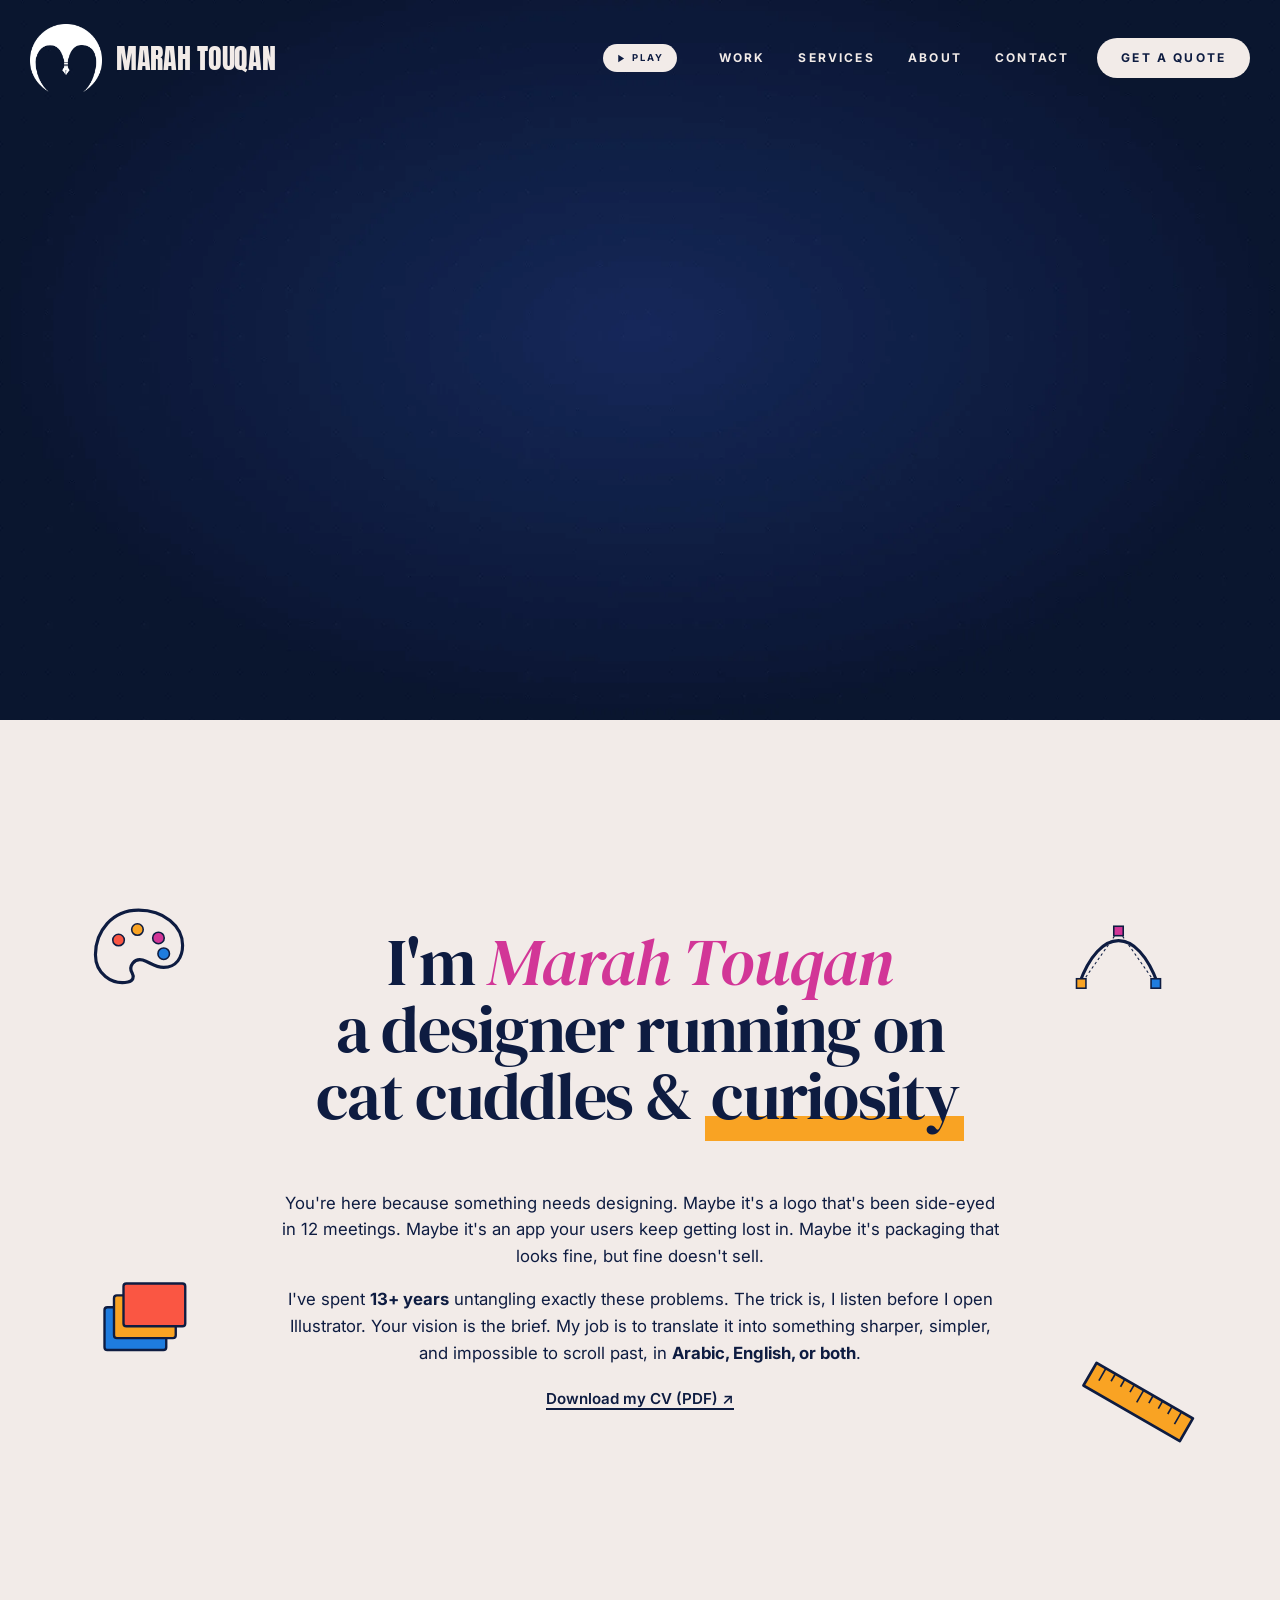
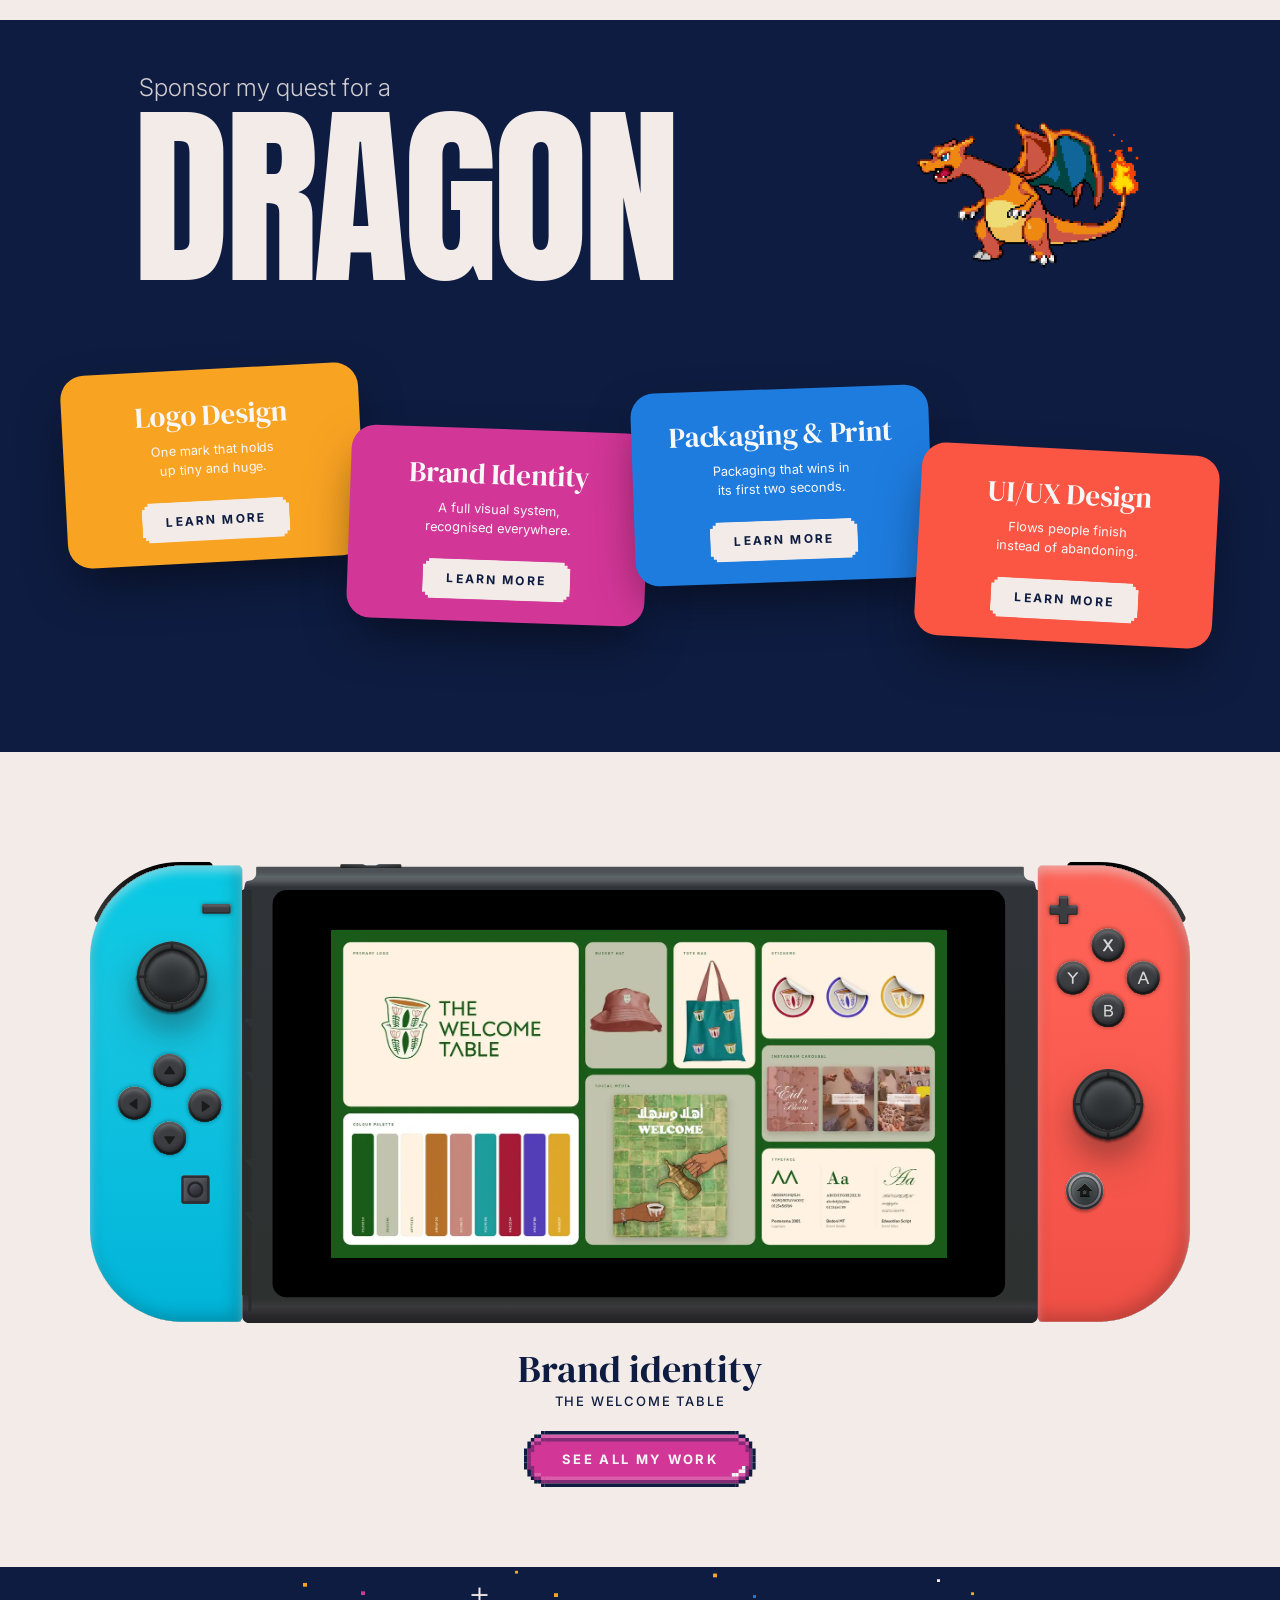
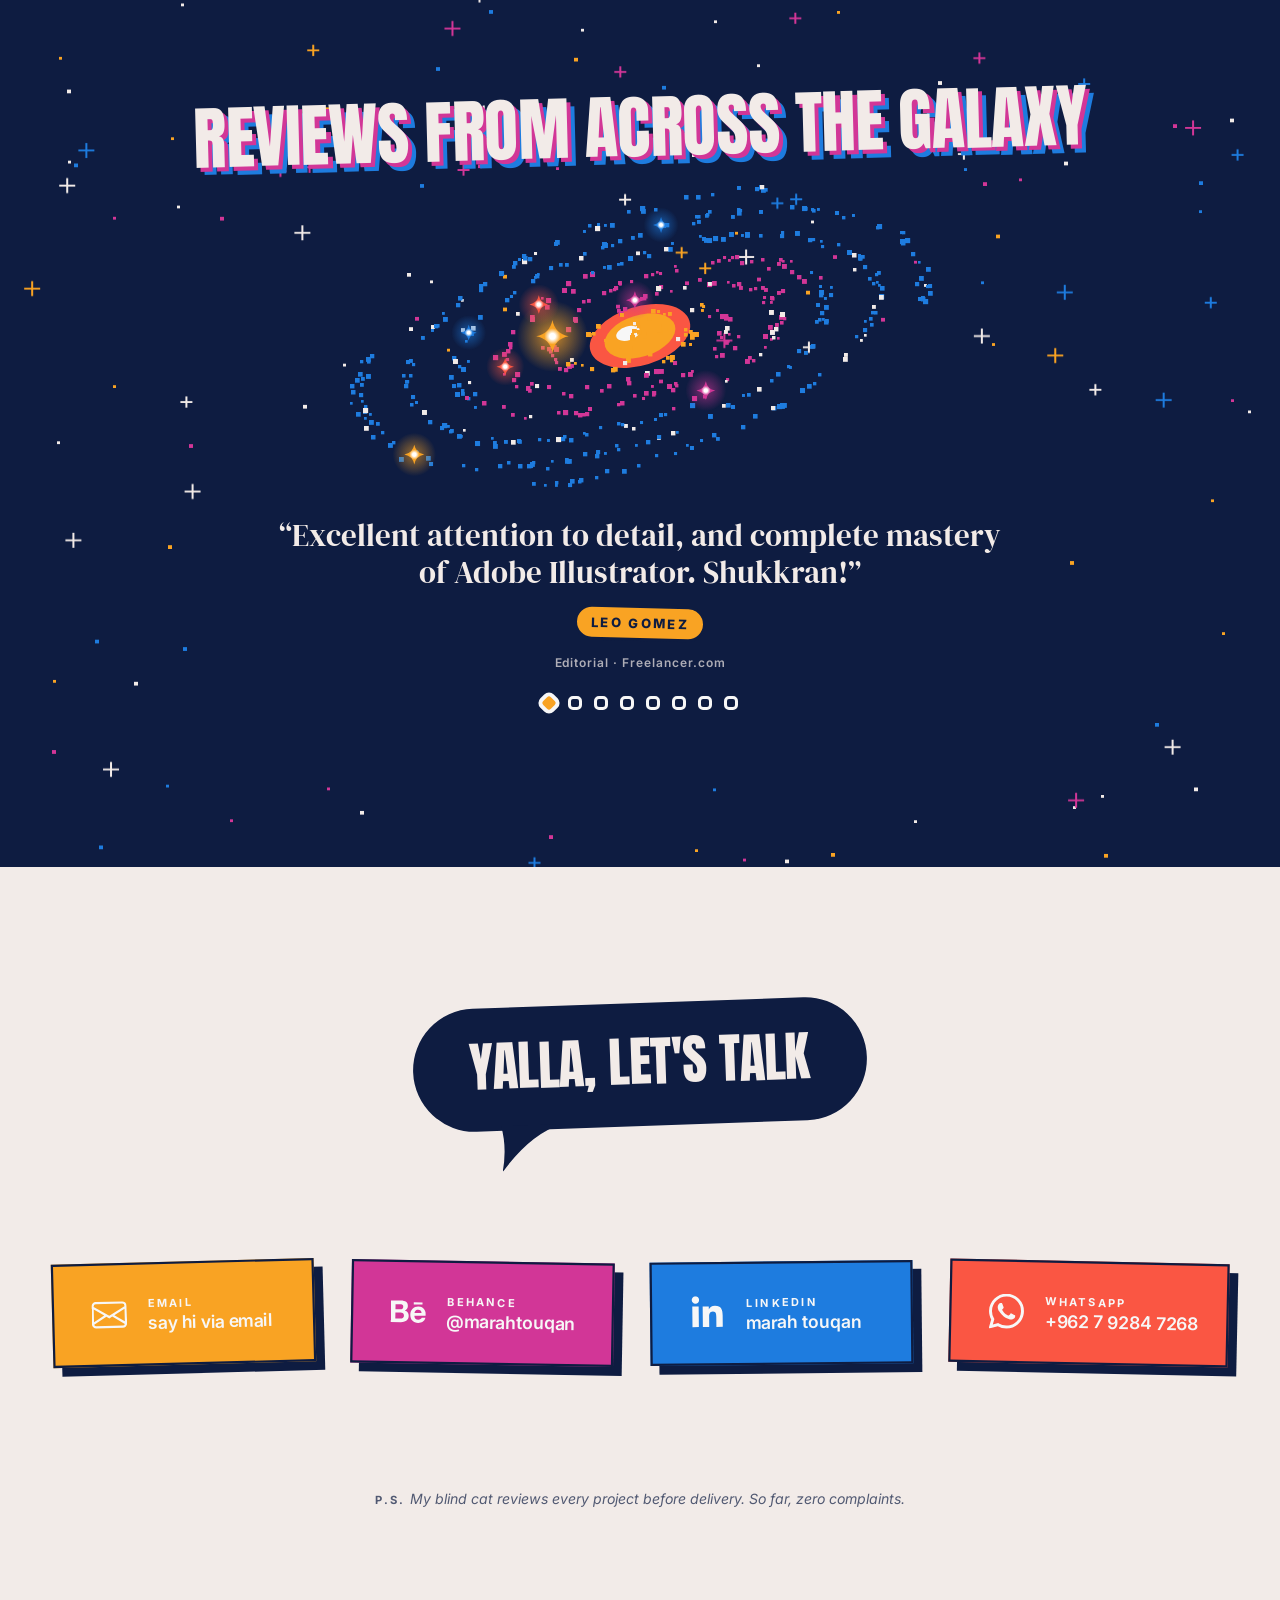
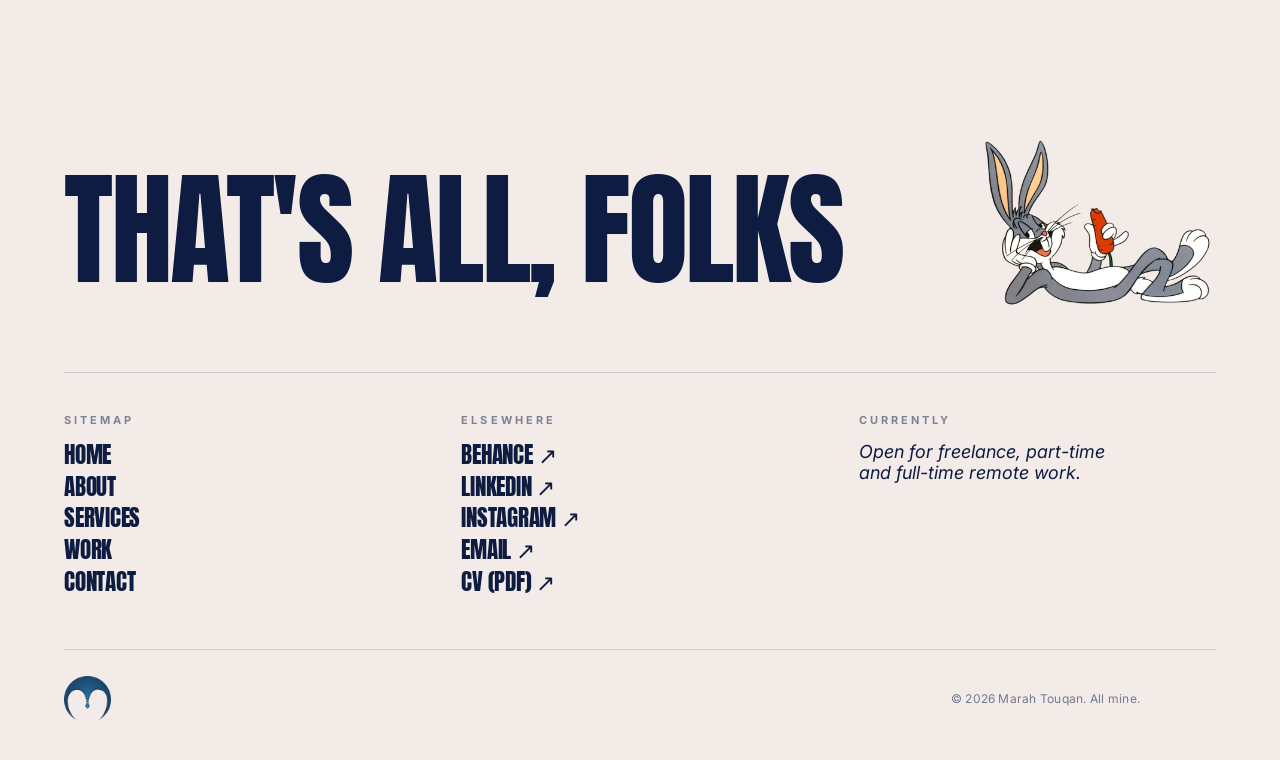
==== commit f095da1f: "Footer CV link uses the same arrow as the other links Co-Authored-By: Claude Sonnet 5.5 <noreply@ant" ====
--- a/index.html
+++ b/index.html
@@ -1798,7 +1798,7 @@
     <div class="intro-body">
       <p>You're here because something needs designing. Maybe it's a logo that's been side-eyed in 12 meetings. Maybe it's an app your users keep getting lost in. Maybe it's packaging that looks fine, but fine doesn't sell.</p>
       <p>I've spent <strong>13+ years</strong> untangling exactly these problems. The trick is, I listen before I open Illustrator. Your vision is the brief. My job is to translate it into something sharper, simpler, and impossible to scroll past, in <strong>Arabic, English, or both</strong>.</p>
-      <p class="intro-cv"><a href="assets/Marah-Touqan-CV.pdf" target="_blank" rel="noopener">Download my CV (PDF) <span aria-hidden="true">↓</span></a></p>
+      <p class="intro-cv"><a href="assets/Marah-Touqan-CV.pdf" target="_blank" rel="noopener">Download my CV (PDF) <span aria-hidden="true">↗</span></a></p>
     </div>
 
   </div>
@@ -2029,7 +2029,7 @@
           <li><a href="https://www.linkedin.com/in/marahtouqan/" target="_blank" rel="noopener">LinkedIn <span aria-hidden="true">↗</span></a></li>
           <li><a href="https://www.instagram.com/designermarahtouqan/" target="_blank" rel="noopener">Instagram <span aria-hidden="true">↗</span></a></li>
           <li><a href="mailto:marah.touqan@gmail.com">Email <span aria-hidden="true">↗</span></a></li>
-          <li><a href="assets/Marah-Touqan-CV.pdf" target="_blank" rel="noopener">CV (PDF) <span aria-hidden="true">↓</span></a></li>
+          <li><a href="assets/Marah-Touqan-CV.pdf" target="_blank" rel="noopener">CV (PDF) <span aria-hidden="true">↗</span></a></li>
         </ul>
       </div>
 
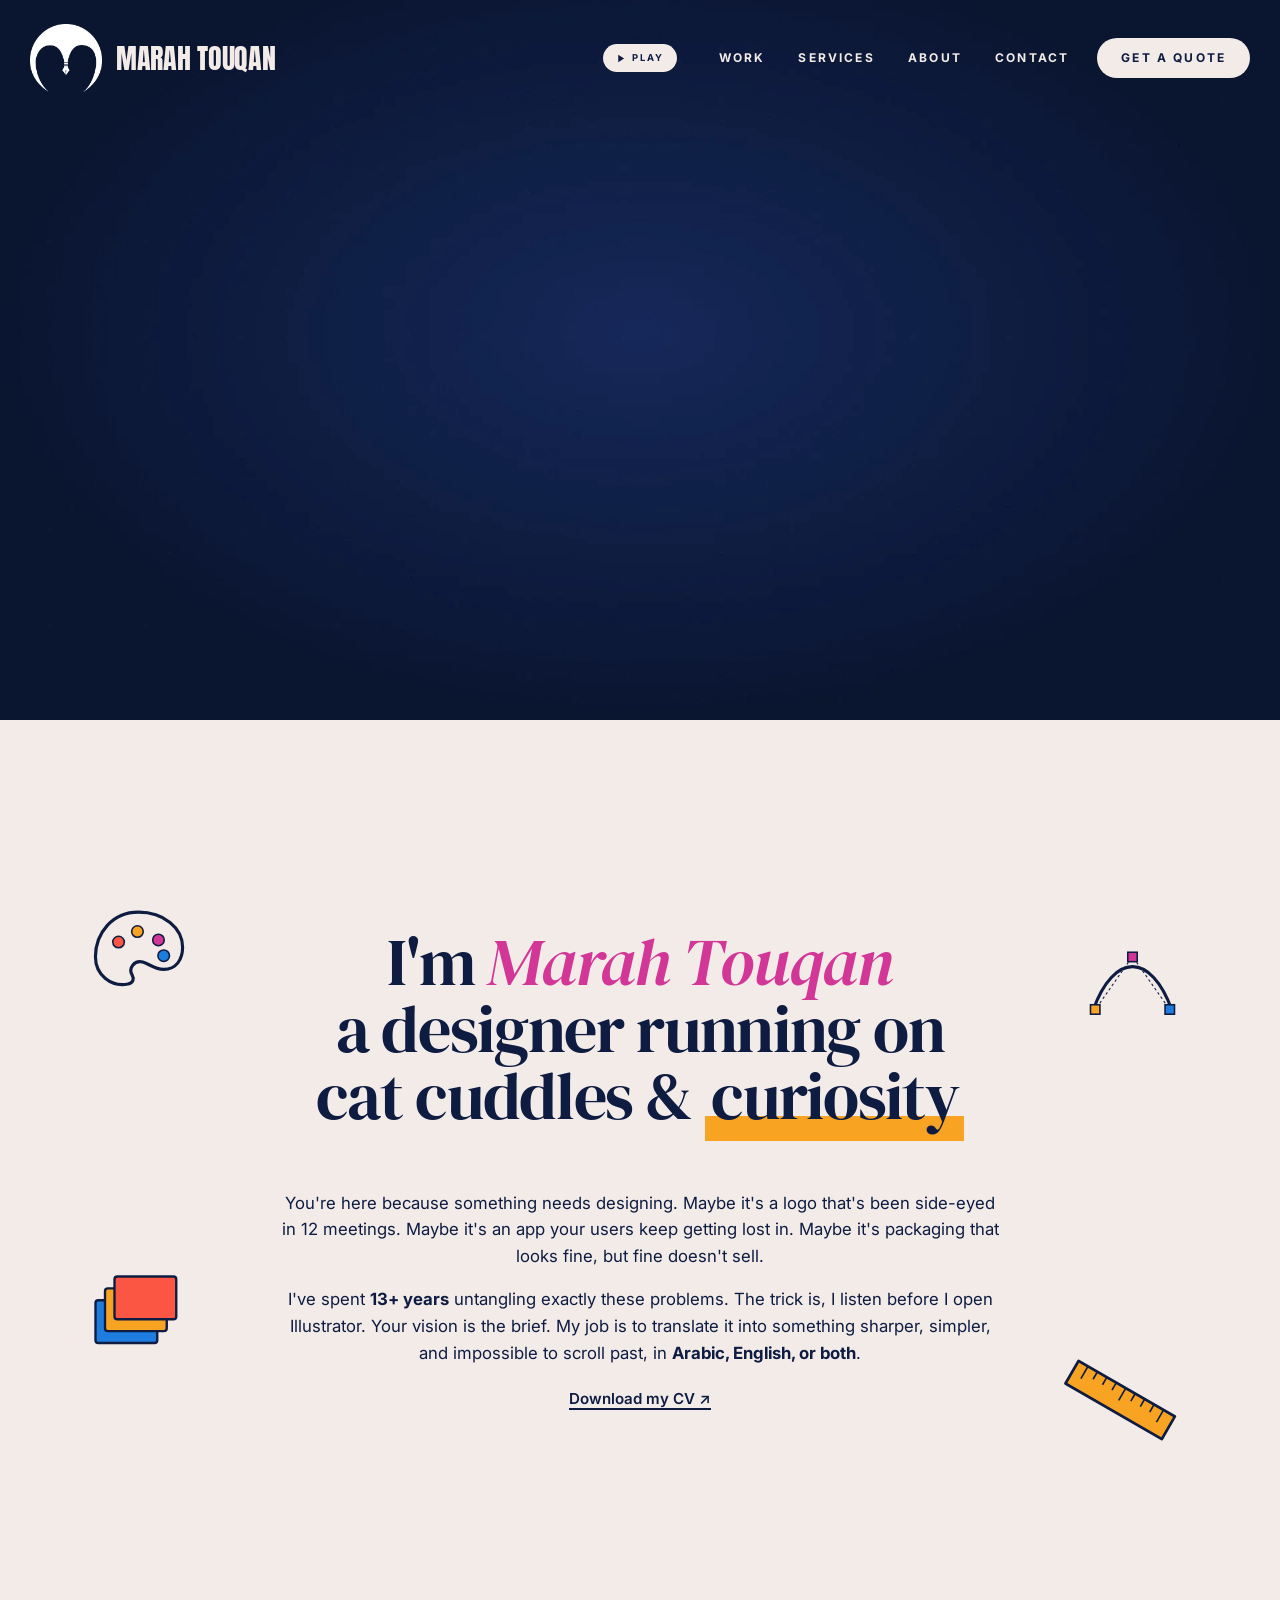
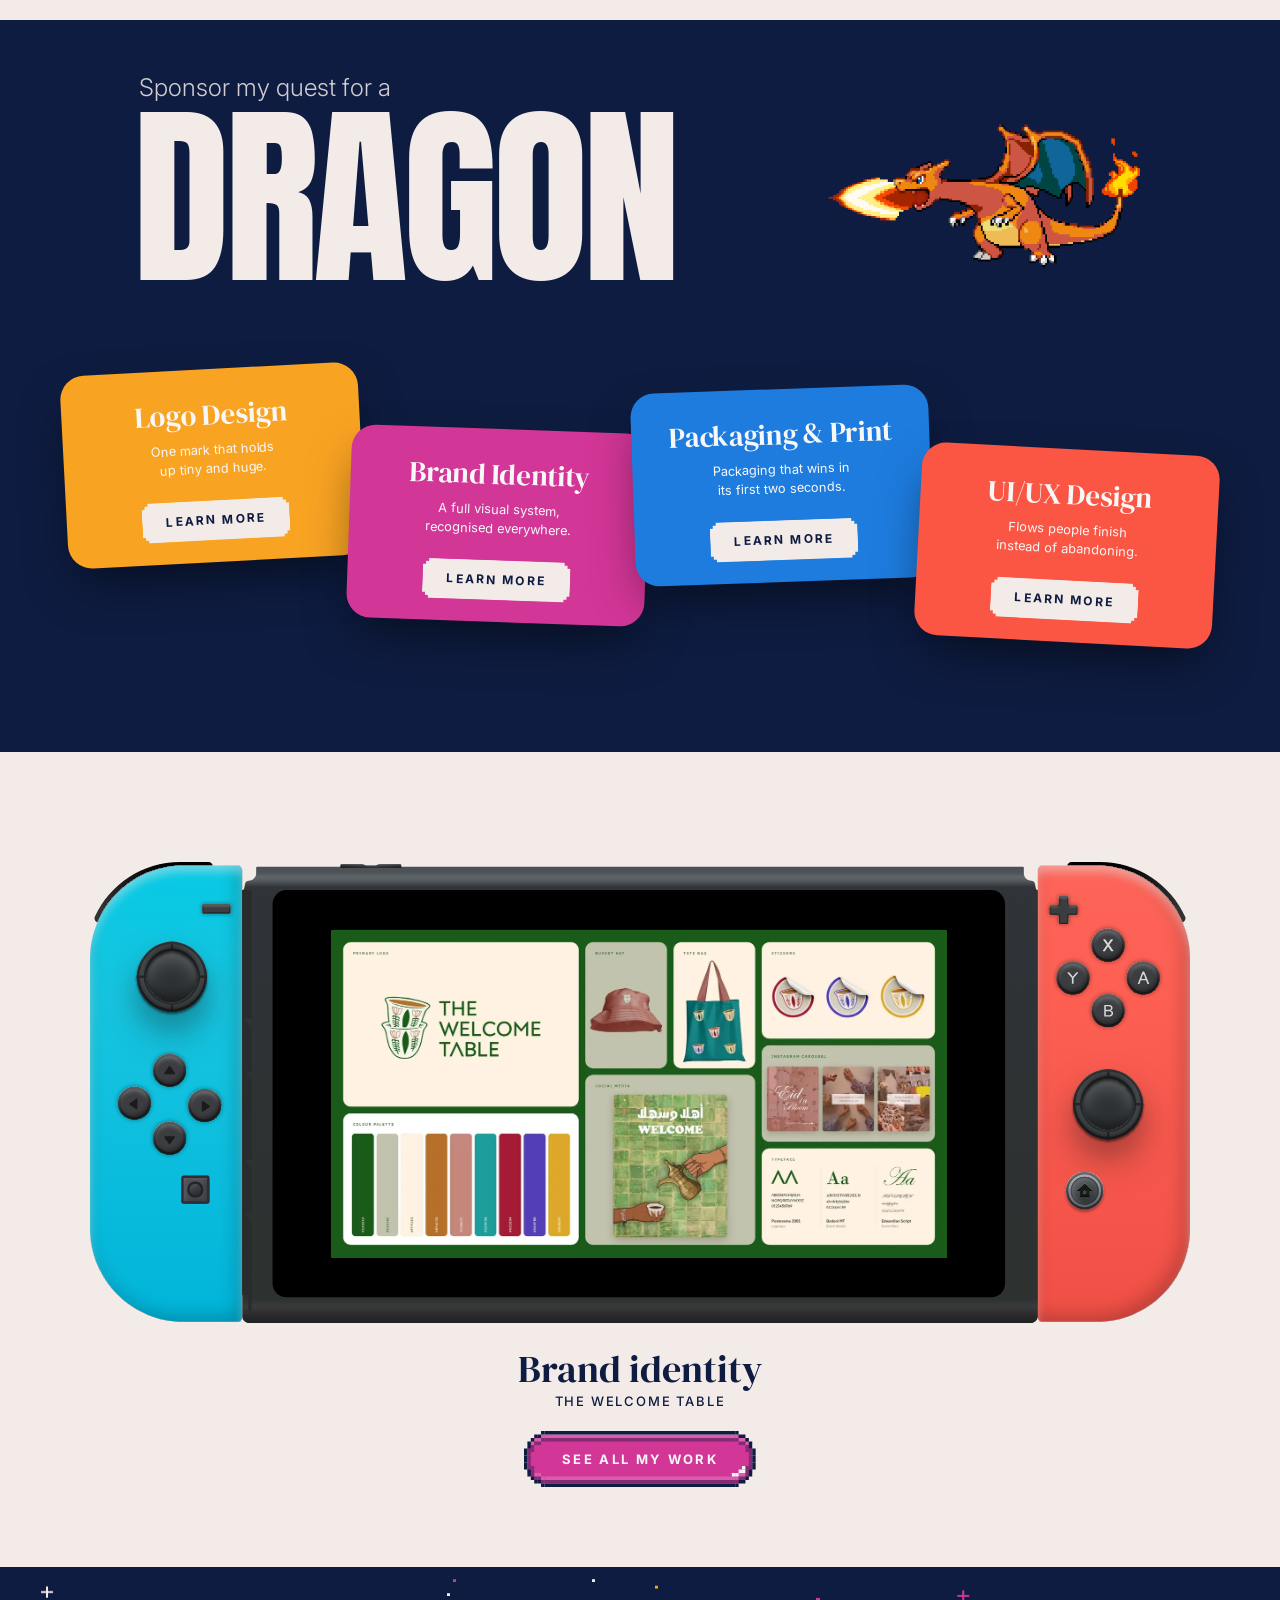
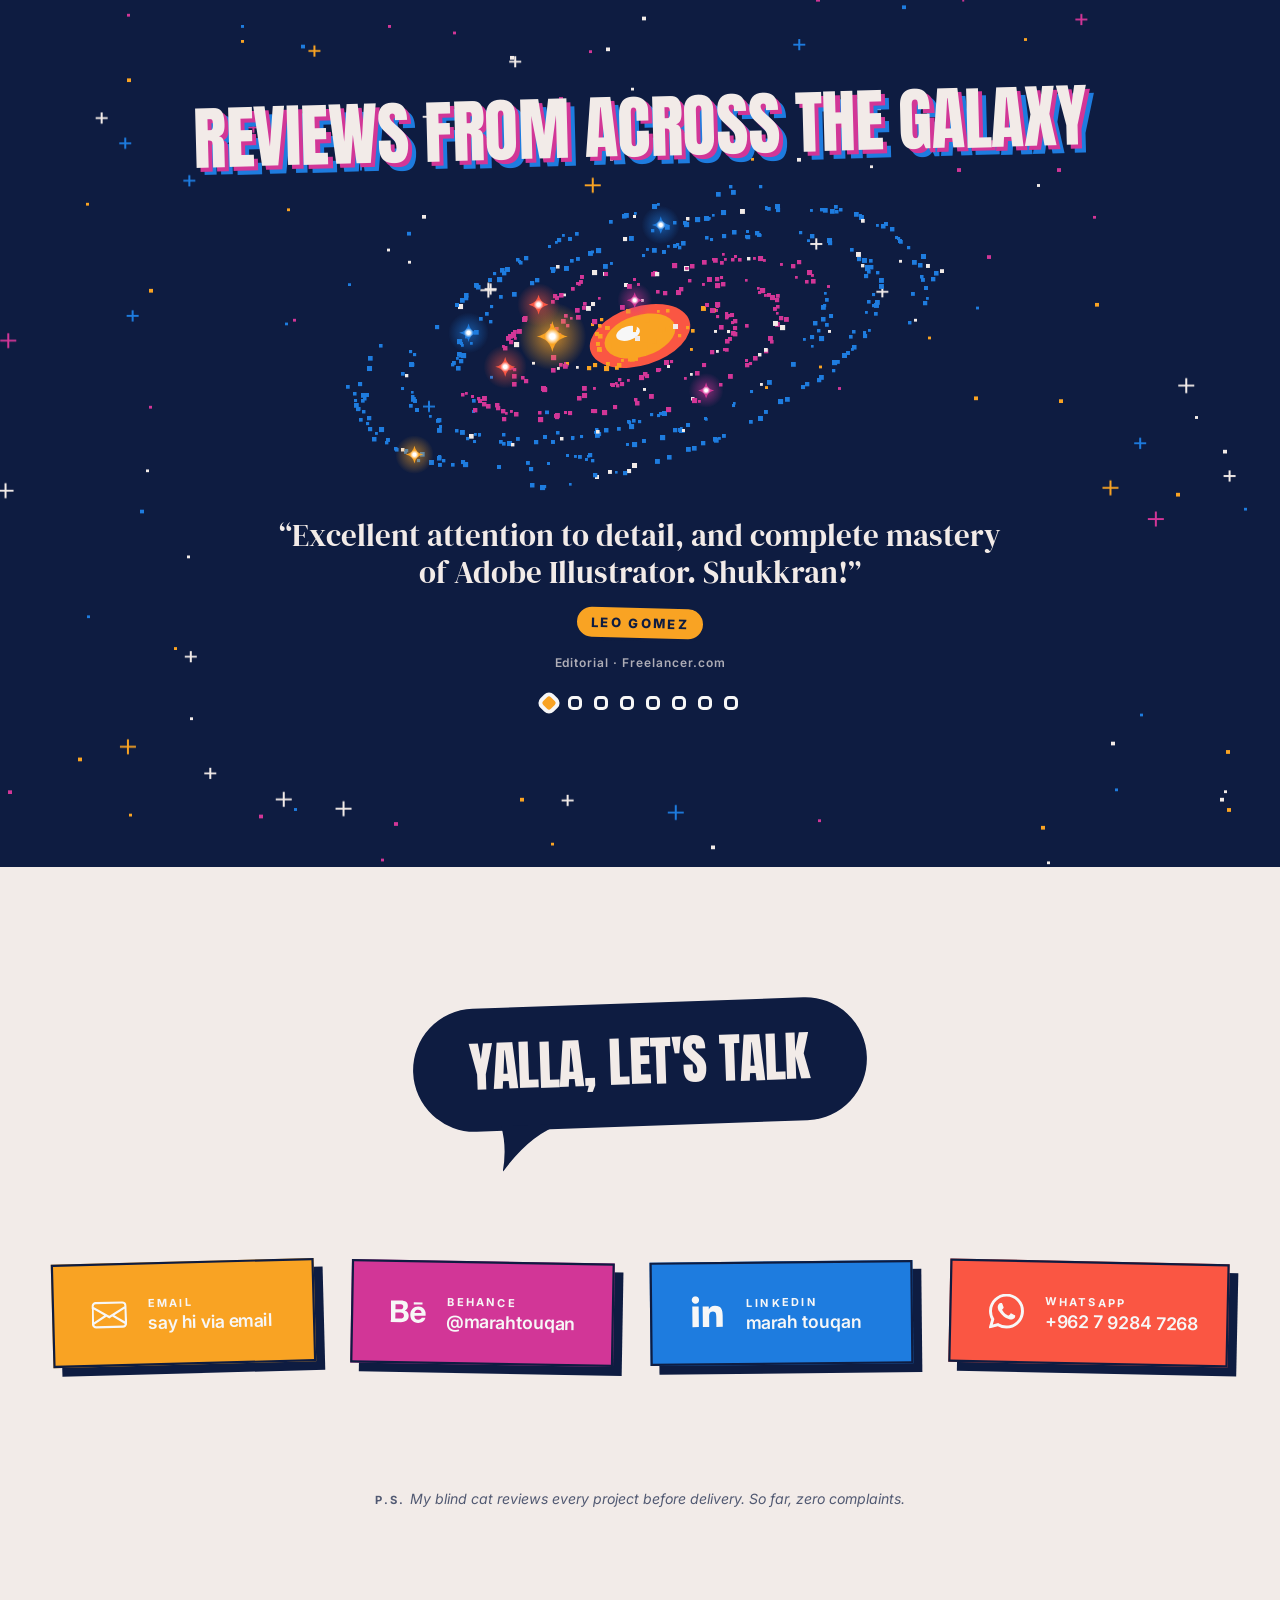
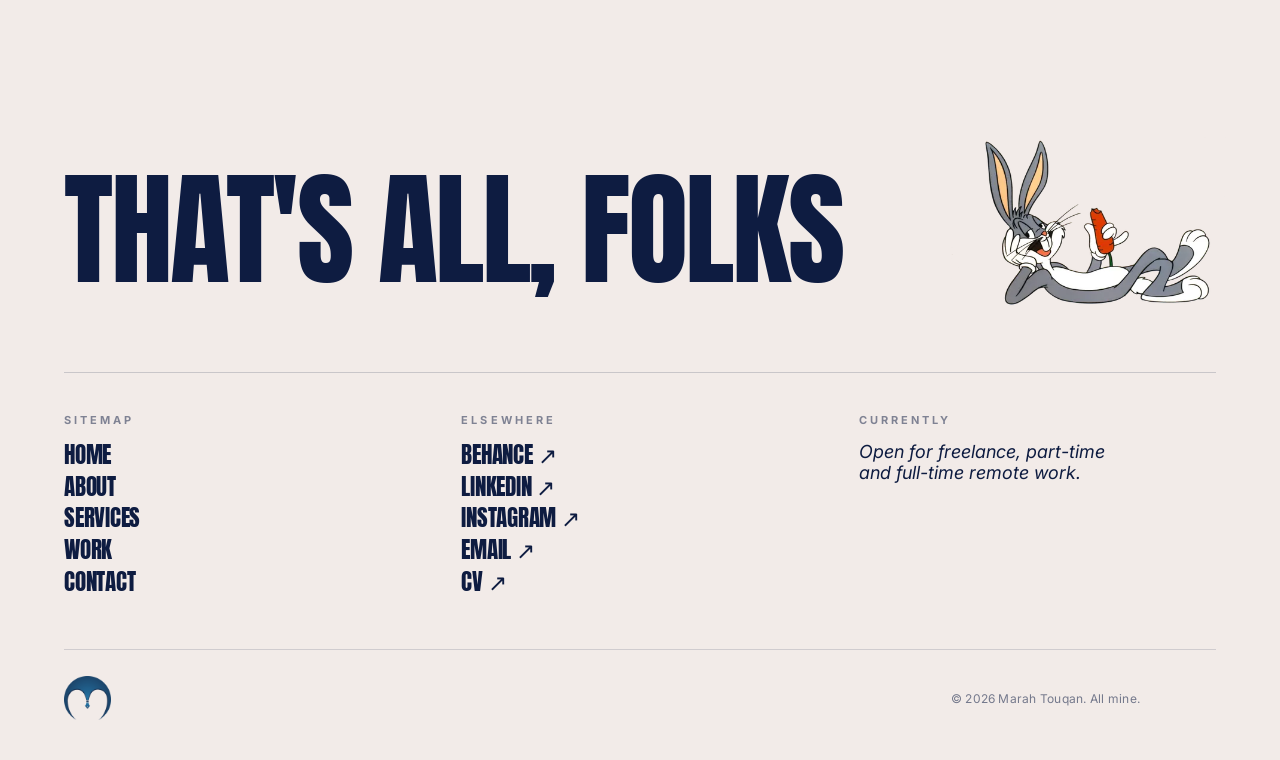
==== commit 1da80848: "CV links: remove (PDF) and use the ↗ arrow Co-Authored-By: Claude Sonnet 5.5 <noreply@anthropic.com>" ====
--- a/index.html
+++ b/index.html
@@ -1798,7 +1798,7 @@
     <div class="intro-body">
       <p>You're here because something needs designing. Maybe it's a logo that's been side-eyed in 12 meetings. Maybe it's an app your users keep getting lost in. Maybe it's packaging that looks fine, but fine doesn't sell.</p>
       <p>I've spent <strong>13+ years</strong> untangling exactly these problems. The trick is, I listen before I open Illustrator. Your vision is the brief. My job is to translate it into something sharper, simpler, and impossible to scroll past, in <strong>Arabic, English, or both</strong>.</p>
-      <p class="intro-cv"><a href="assets/Marah-Touqan-CV.pdf" target="_blank" rel="noopener">Download my CV (PDF) <span aria-hidden="true">↗</span></a></p>
+      <p class="intro-cv"><a href="assets/Marah-Touqan-CV.pdf" target="_blank" rel="noopener">Download my CV <span aria-hidden="true">↗</span></a></p>
     </div>
 
   </div>
@@ -2029,7 +2029,7 @@
           <li><a href="https://www.linkedin.com/in/marahtouqan/" target="_blank" rel="noopener">LinkedIn <span aria-hidden="true">↗</span></a></li>
           <li><a href="https://www.instagram.com/designermarahtouqan/" target="_blank" rel="noopener">Instagram <span aria-hidden="true">↗</span></a></li>
           <li><a href="mailto:marah.touqan@gmail.com">Email <span aria-hidden="true">↗</span></a></li>
-          <li><a href="assets/Marah-Touqan-CV.pdf" target="_blank" rel="noopener">CV (PDF) <span aria-hidden="true">↗</span></a></li>
+          <li><a href="assets/Marah-Touqan-CV.pdf" target="_blank" rel="noopener">CV <span aria-hidden="true">↗</span></a></li>
         </ul>
       </div>
 
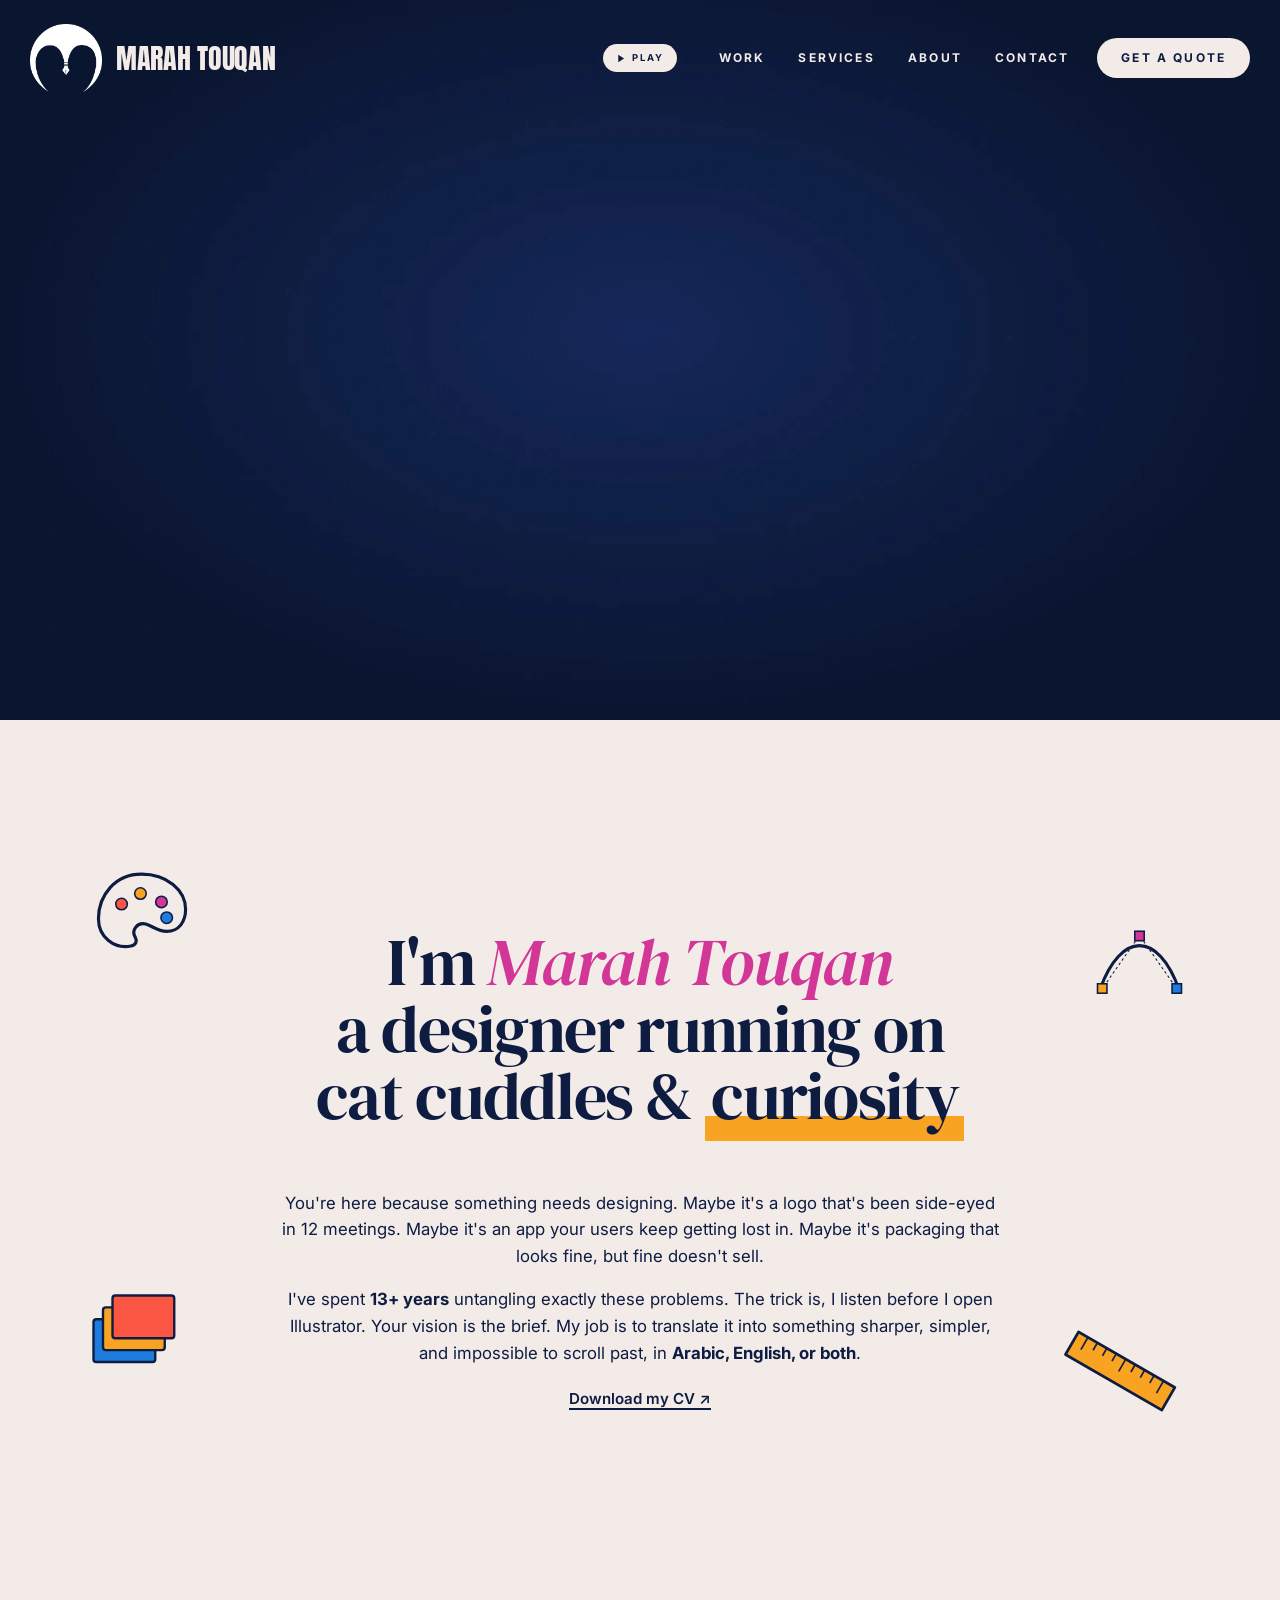
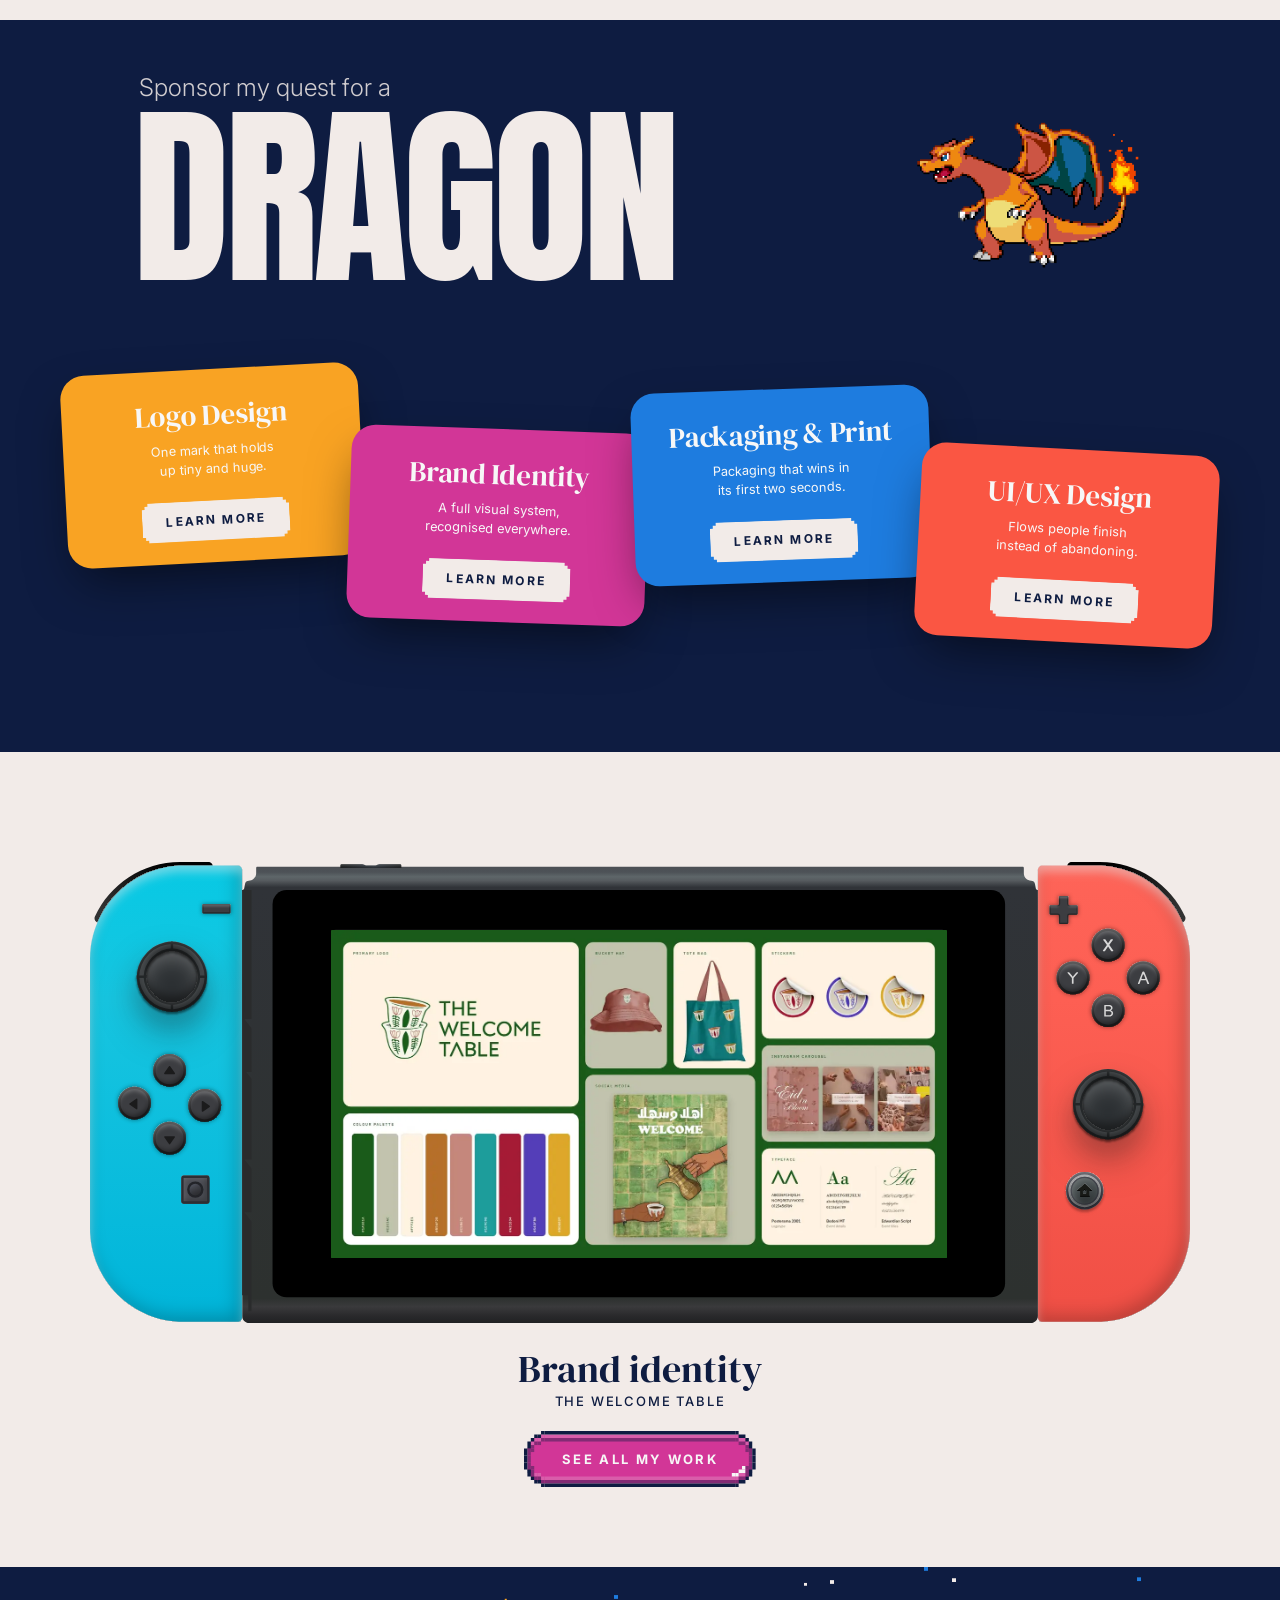
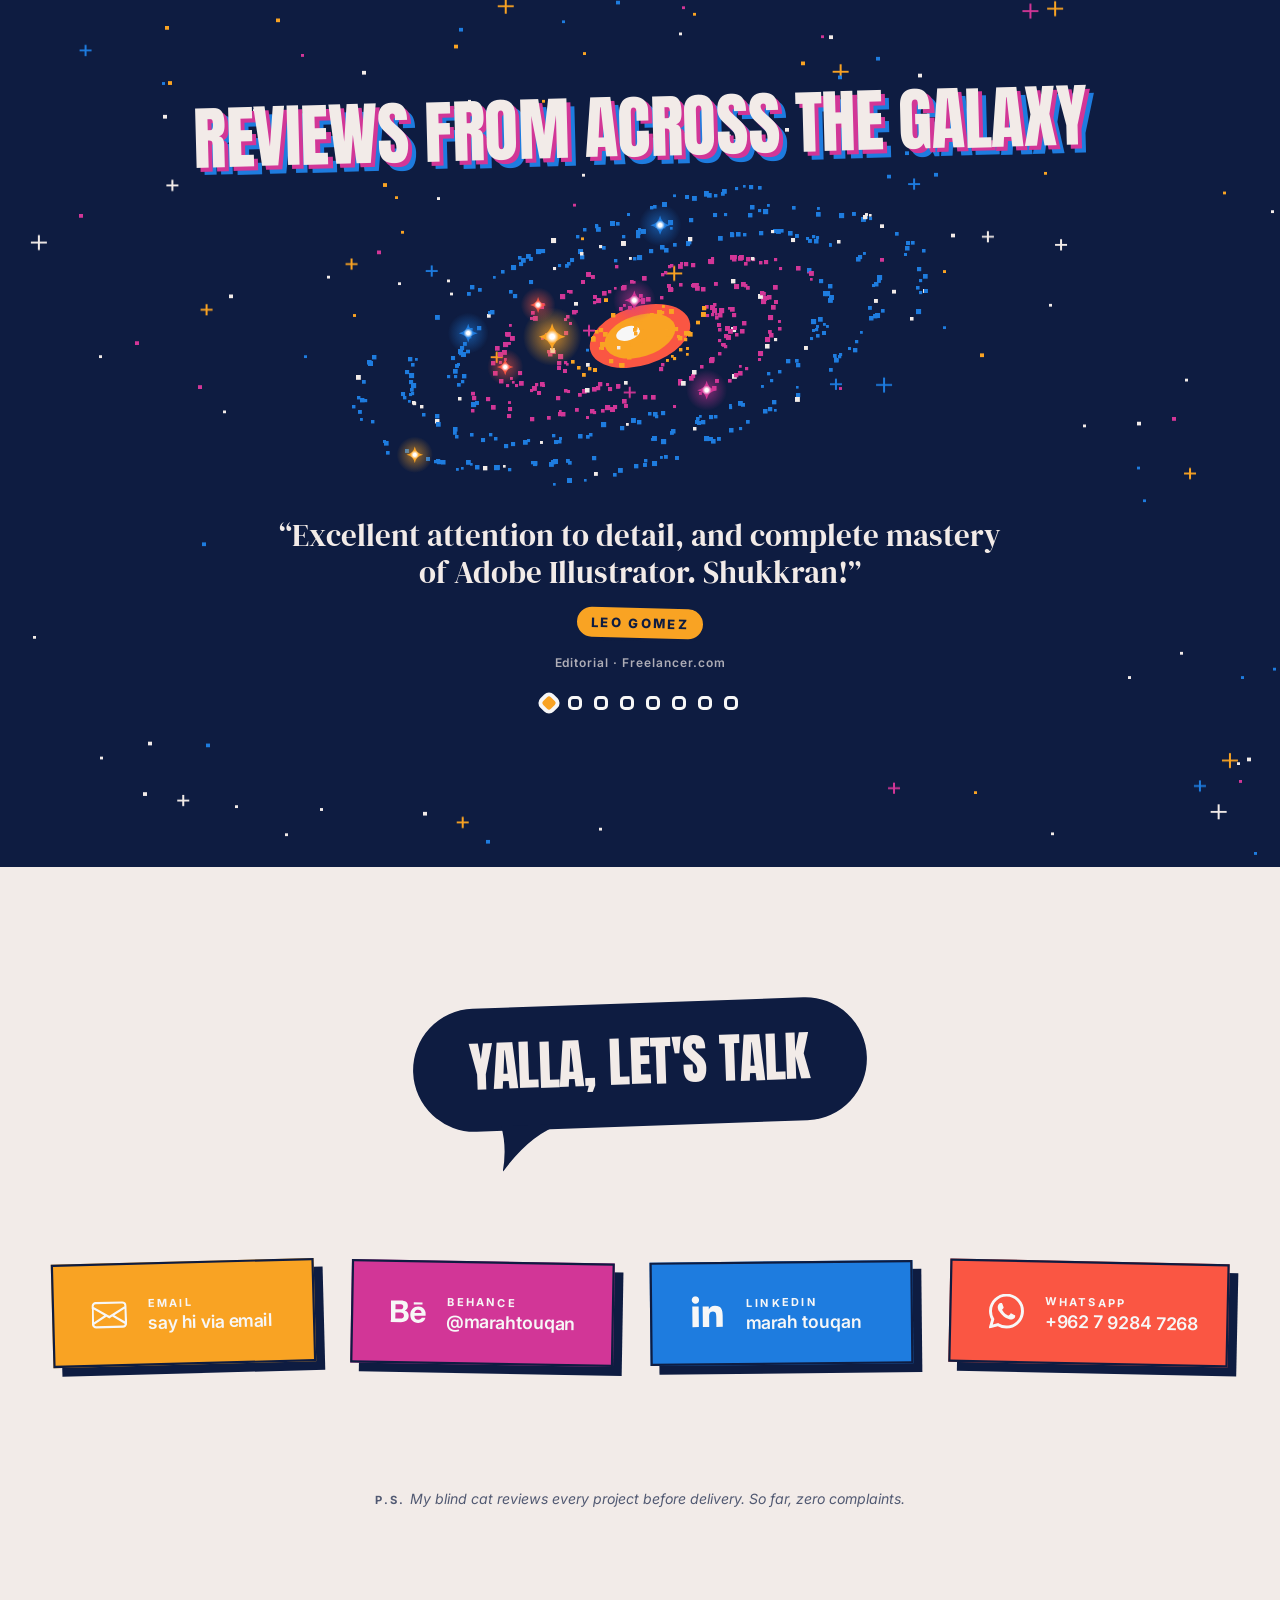
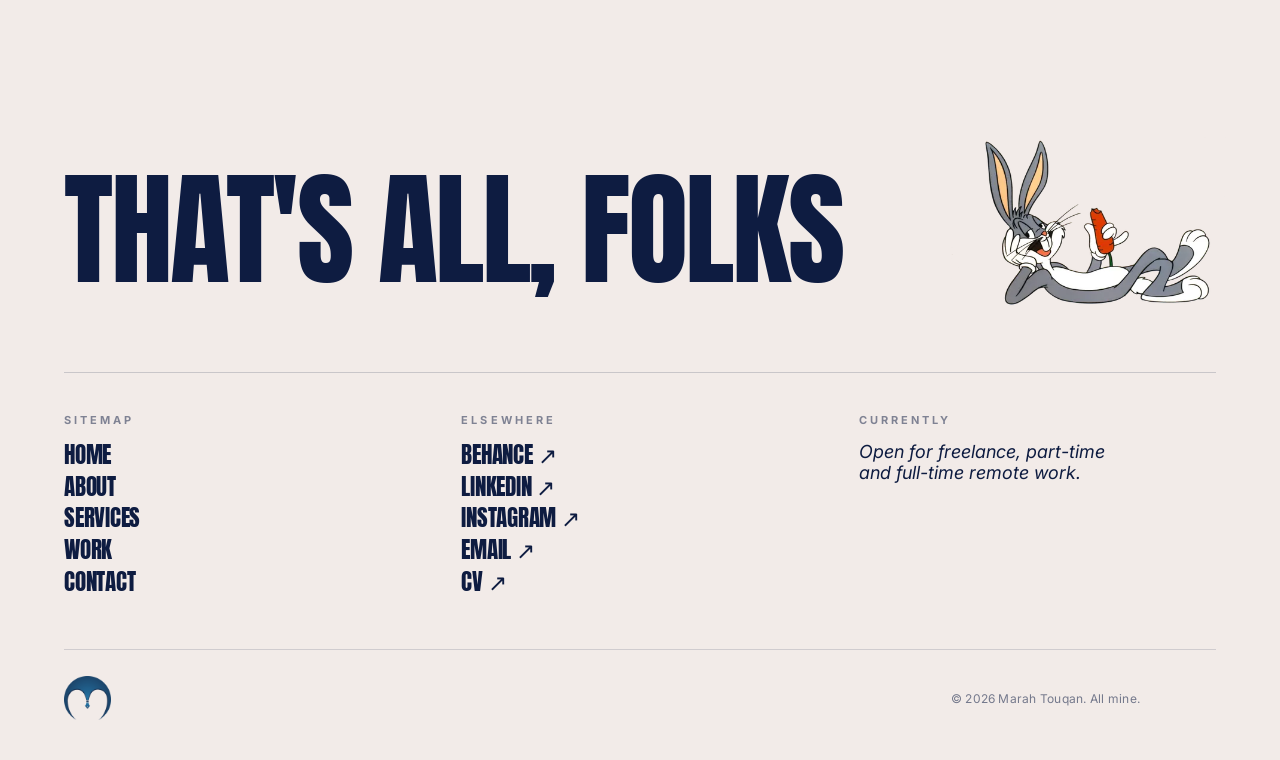
==== commit e132b6cb: "SEO: add the real domain (canonical tags, sitemap.xml, robots.txt sitemap line, structured data url)" ====
--- a/index.html
+++ b/index.html
@@ -6,6 +6,8 @@
 <meta name="viewport" content="width=device-width, initial-scale=1.0" />
 <title>Marah Touqan | Brand Identity, Logo &amp; UI/UX Designer in Jordan</title>
 <meta name="description" content="Freelance brand identity, logo, packaging and UI/UX designer in Jordan with 13+ years of experience. Arabic and English brands, websites and mobile apps for clients worldwide." />
+<link rel="canonical" href="https://marahtouqan.com/" />
+<meta property="og:url" content="https://marahtouqan.com/" />
 <meta property="og:type" content="website" />
 <meta property="og:site_name" content="Marah Touqan" />
 <meta property="og:title" content="Marah Touqan | Brand Identity, Logo &amp; UI/UX Designer in Jordan" />
@@ -39,7 +41,8 @@
     "https://www.behance.net/marahtouqan",
     "https://www.linkedin.com/in/marahtouqan/",
     "https://www.instagram.com/designermarahtouqan/"
-   ]
+   ],
+   "url": "https://marahtouqan.com/"
   },
   {
    "@type": "ProfessionalService",
@@ -62,7 +65,14 @@
     "https://www.behance.net/marahtouqan",
     "https://www.linkedin.com/in/marahtouqan/",
     "https://www.instagram.com/designermarahtouqan/"
-   ]
+   ],
+   "url": "https://marahtouqan.com/"
+  },
+  {
+   "@type": "WebSite",
+   "name": "Marah Touqan",
+   "url": "https://marahtouqan.com/",
+   "inLanguage": "en"
   }
  ]
 }
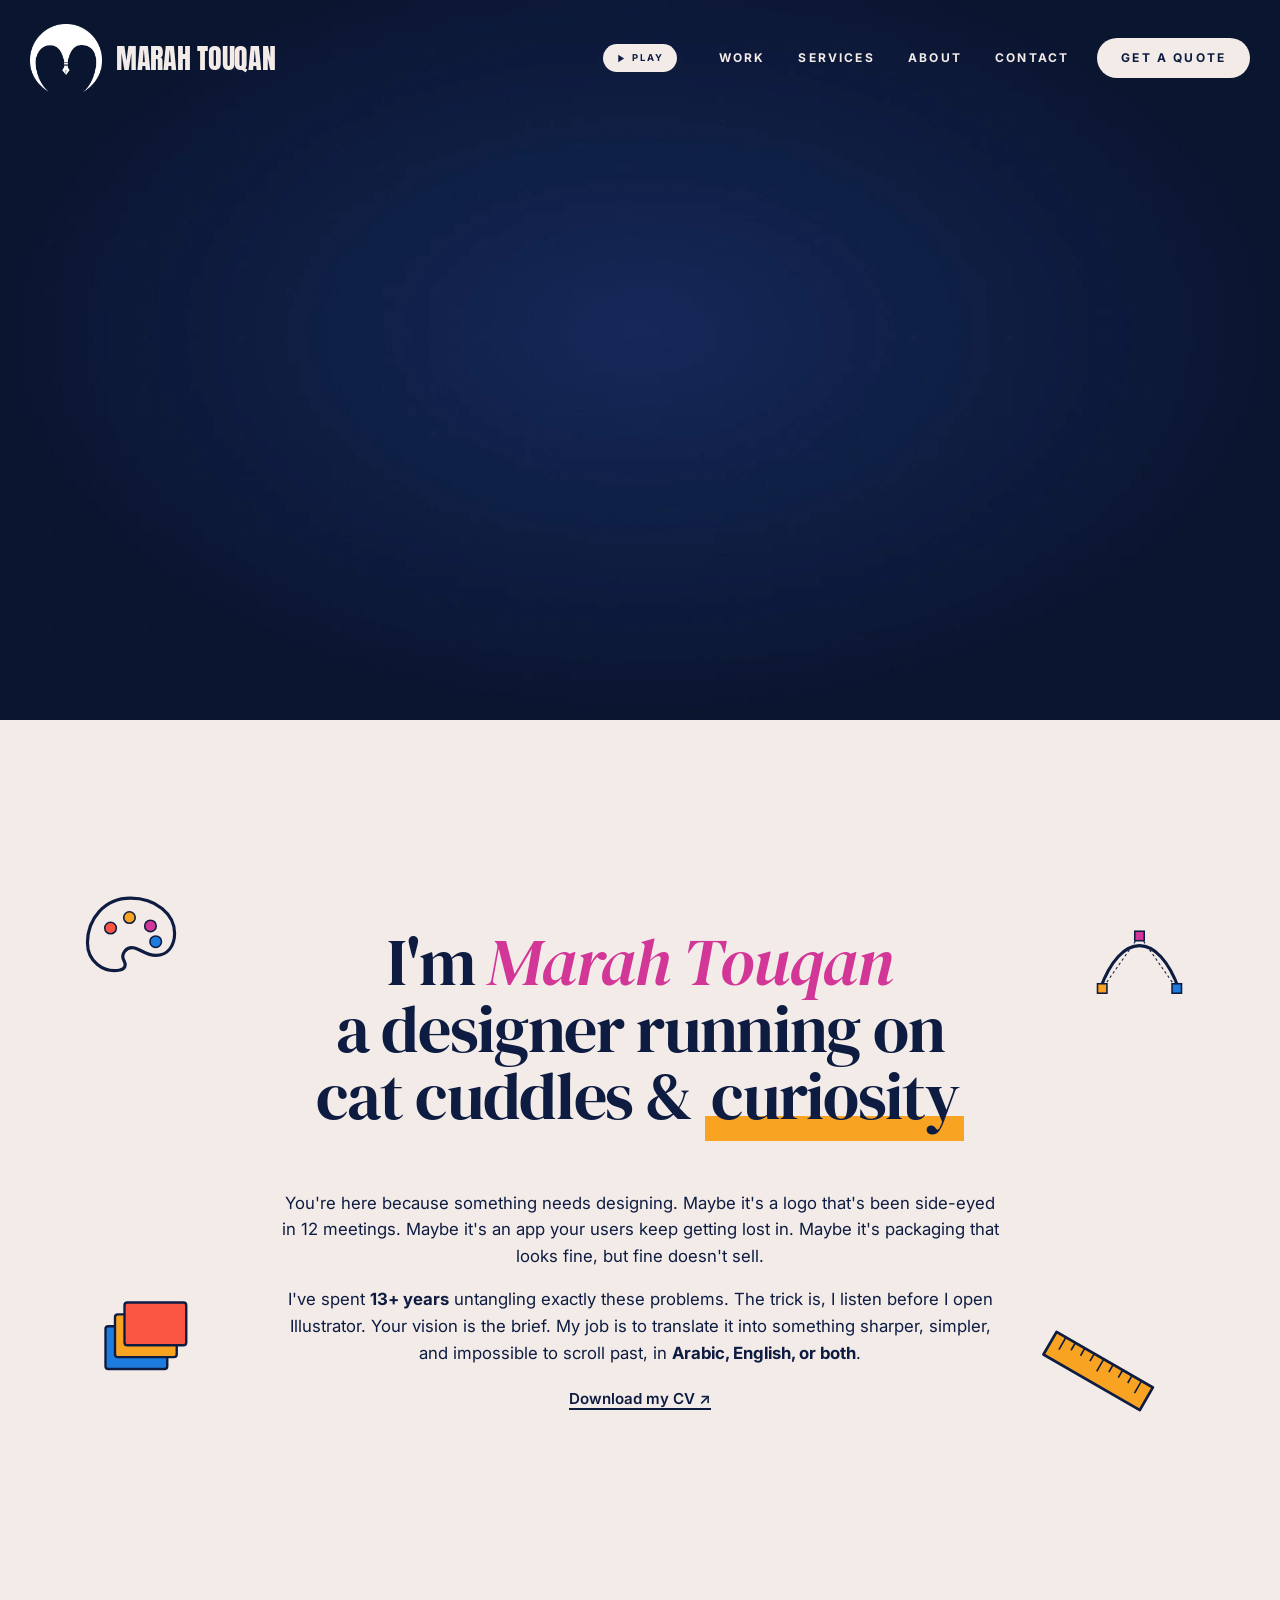
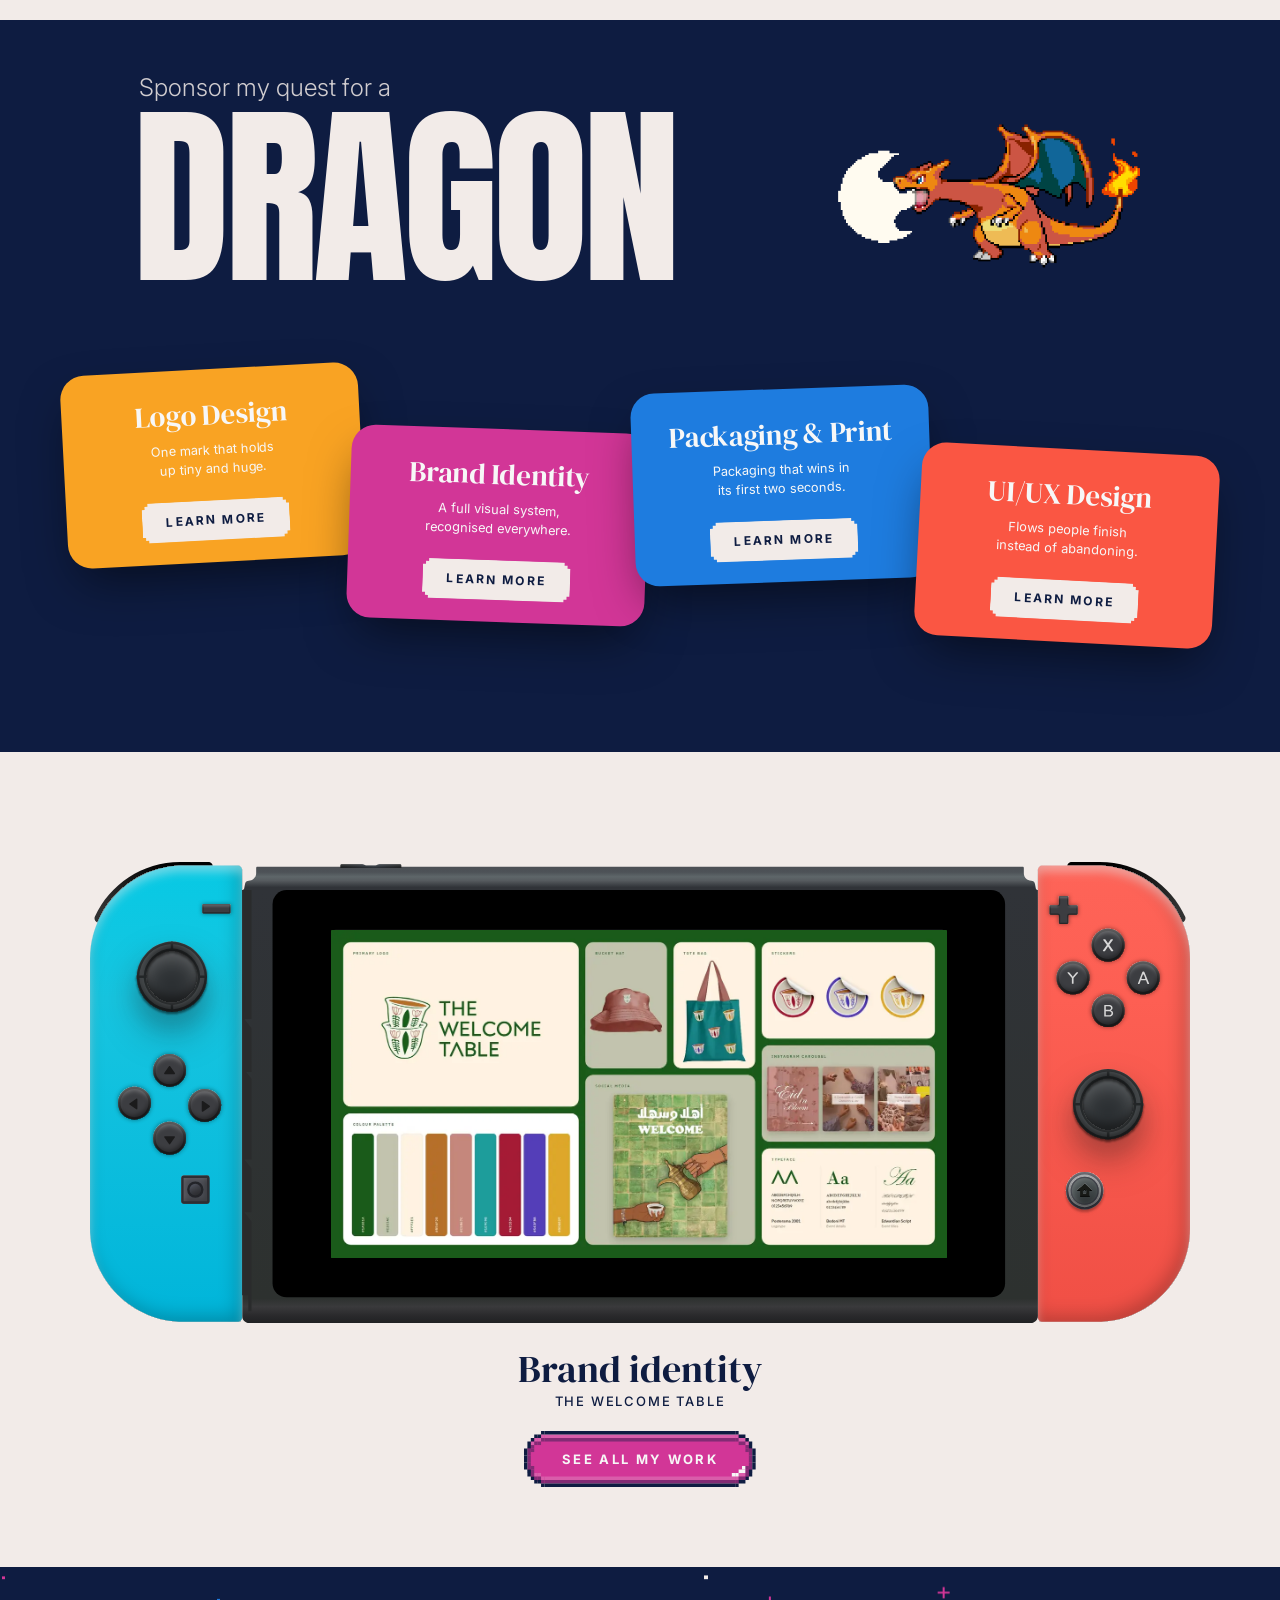
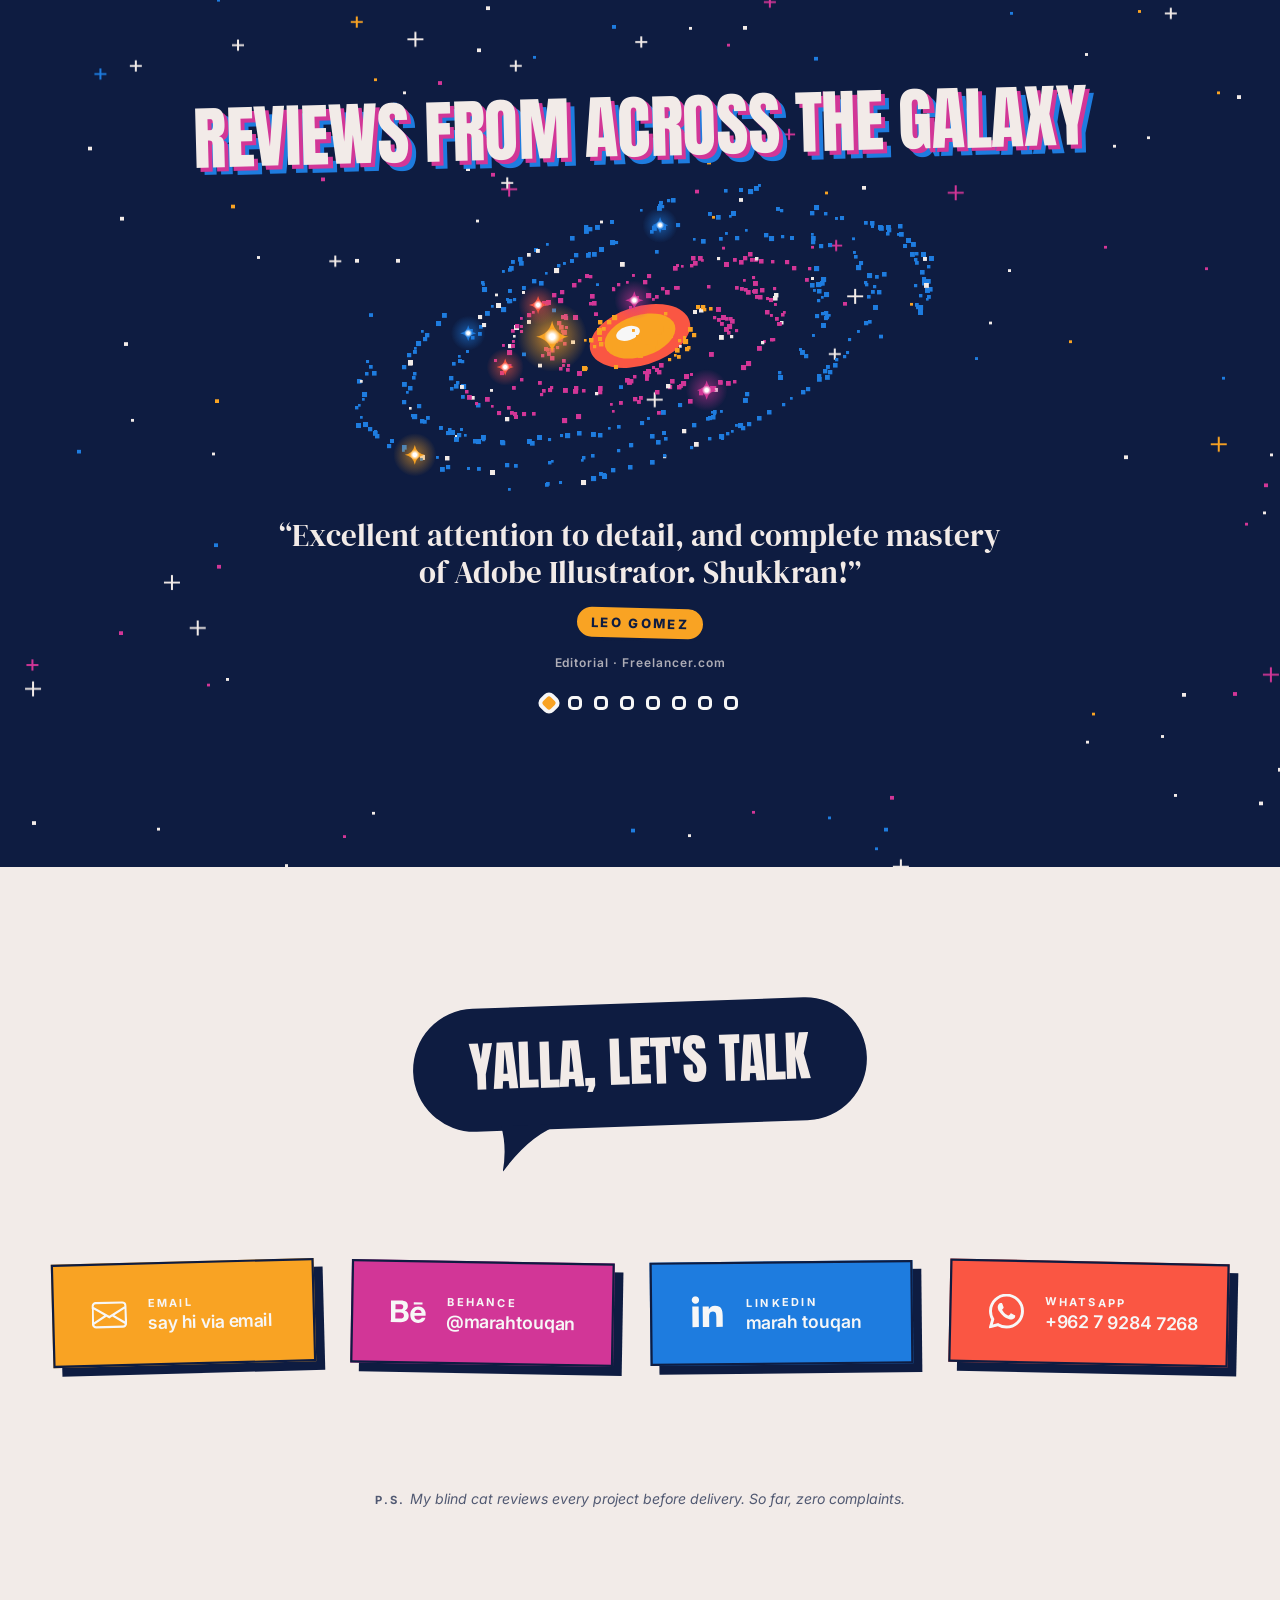
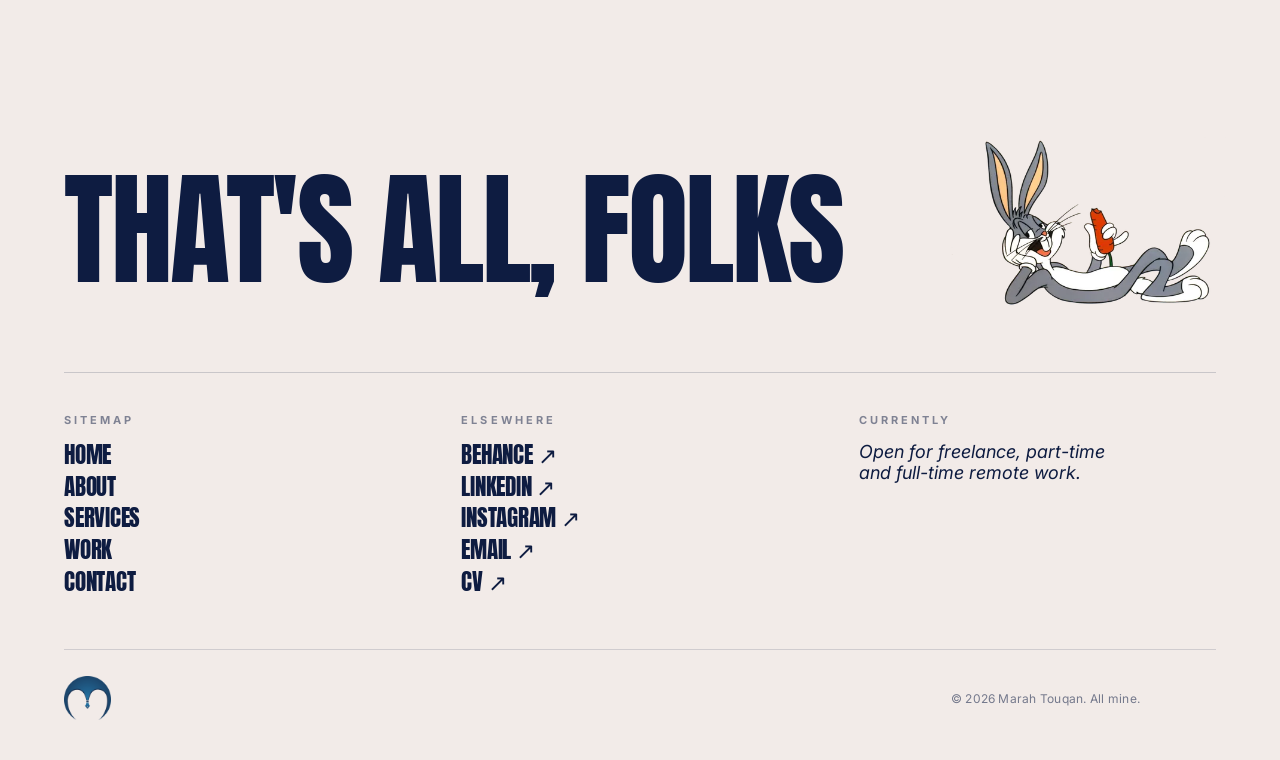
==== commit c9e36859: "Add the social preview image (og:image) to every page Co-Authored-By: Claude Sonnet 5.5 <noreply@ant" ====
--- a/index.html
+++ b/index.html
@@ -12,7 +12,12 @@
 <meta property="og:site_name" content="Marah Touqan" />
 <meta property="og:title" content="Marah Touqan | Brand Identity, Logo &amp; UI/UX Designer in Jordan" />
 <meta property="og:description" content="Freelance brand identity, logo, packaging and UI/UX designer in Jordan with 13+ years of experience. Arabic and English brands, websites and mobile apps for clients worldwide." />
-<meta name="twitter:card" content="summary" />
+<meta property="og:image" content="https://marahtouqan.com/assets/og-preview.png" />
+<meta property="og:image:width" content="1200" />
+<meta property="og:image:height" content="630" />
+<meta property="og:image:alt" content="Marah Touqan, brand identity, logo, packaging and UI/UX designer, with the four service cards: Logo Design, Brand Identity, Packaging and Print, UI/UX Design" />
+<meta name="twitter:card" content="summary_large_image" />
+<meta name="twitter:image" content="https://marahtouqan.com/assets/og-preview.png" />
 <script>/* open at the top: stop the browser restoring an old scroll position before the first paint */
 try { if ('scrollRestoration' in history && !location.hash) history.scrollRestoration = 'manual'; } catch (e) {}
 </script>
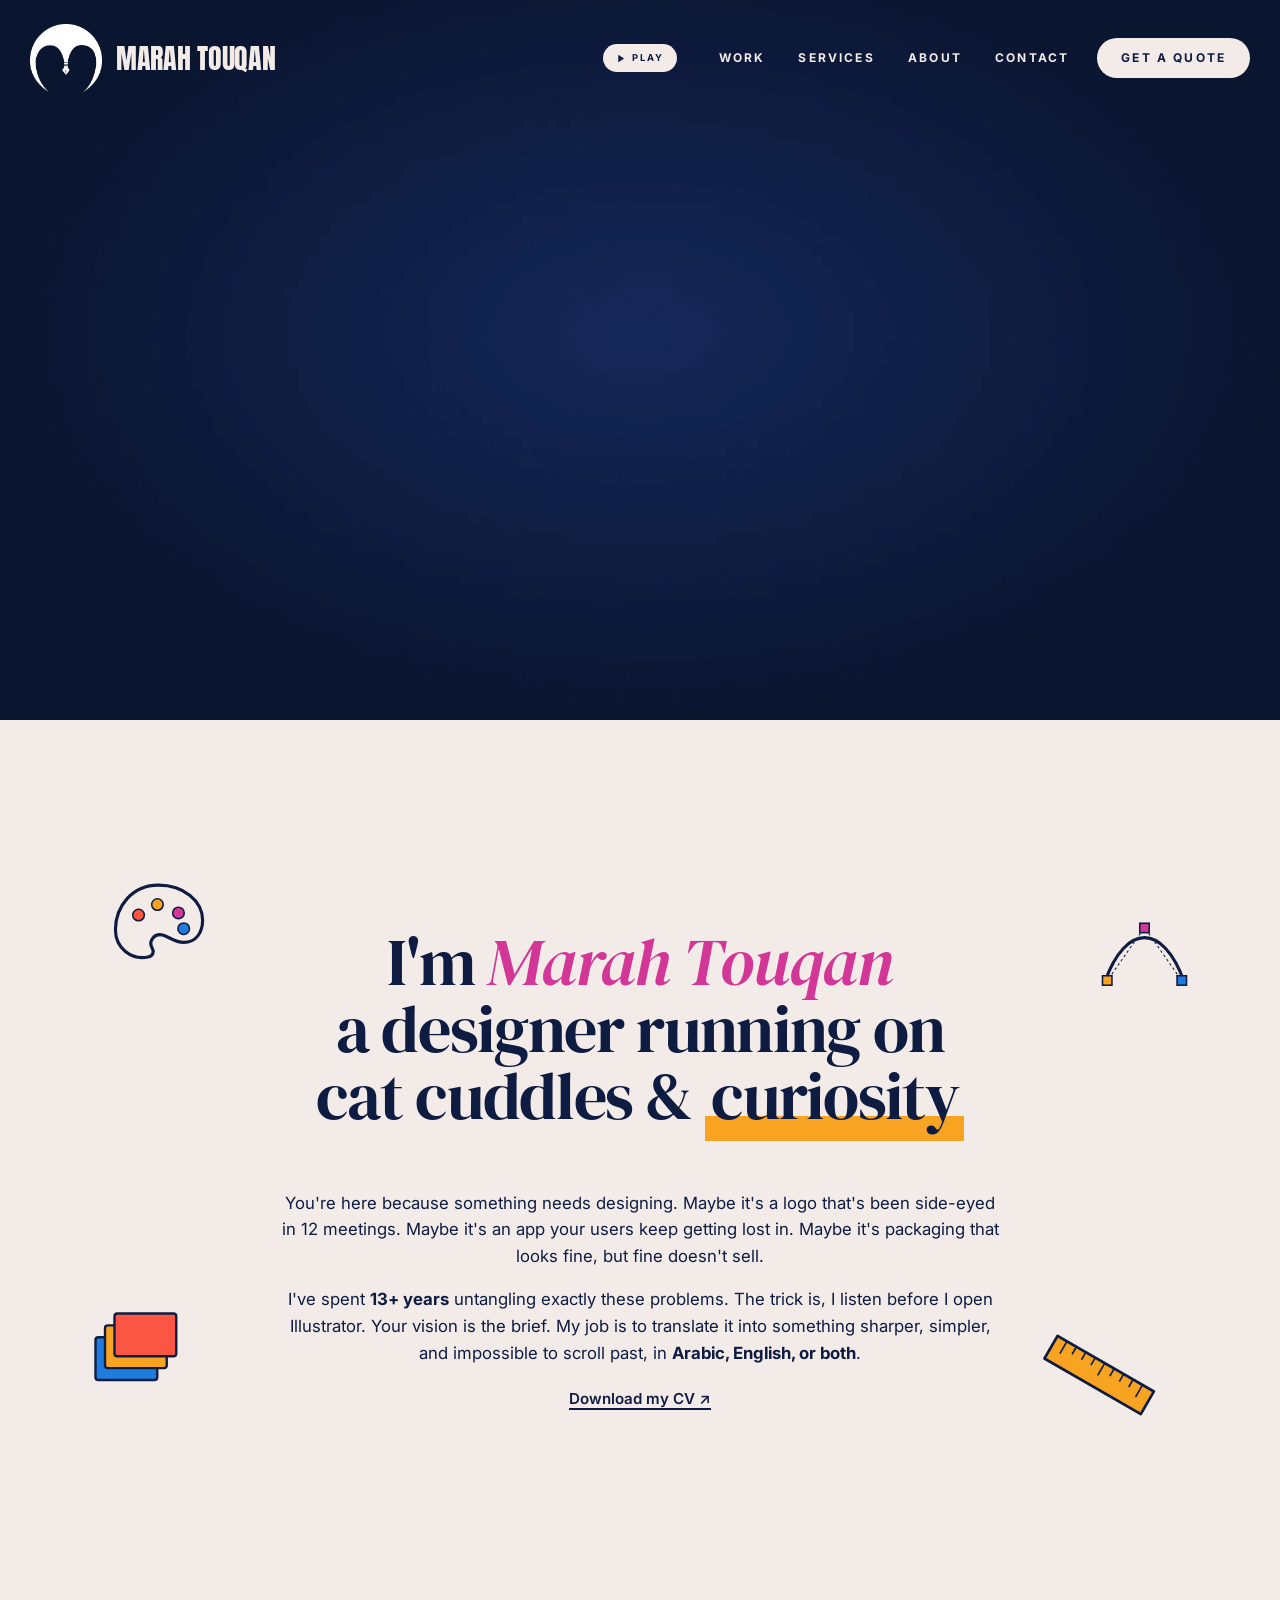
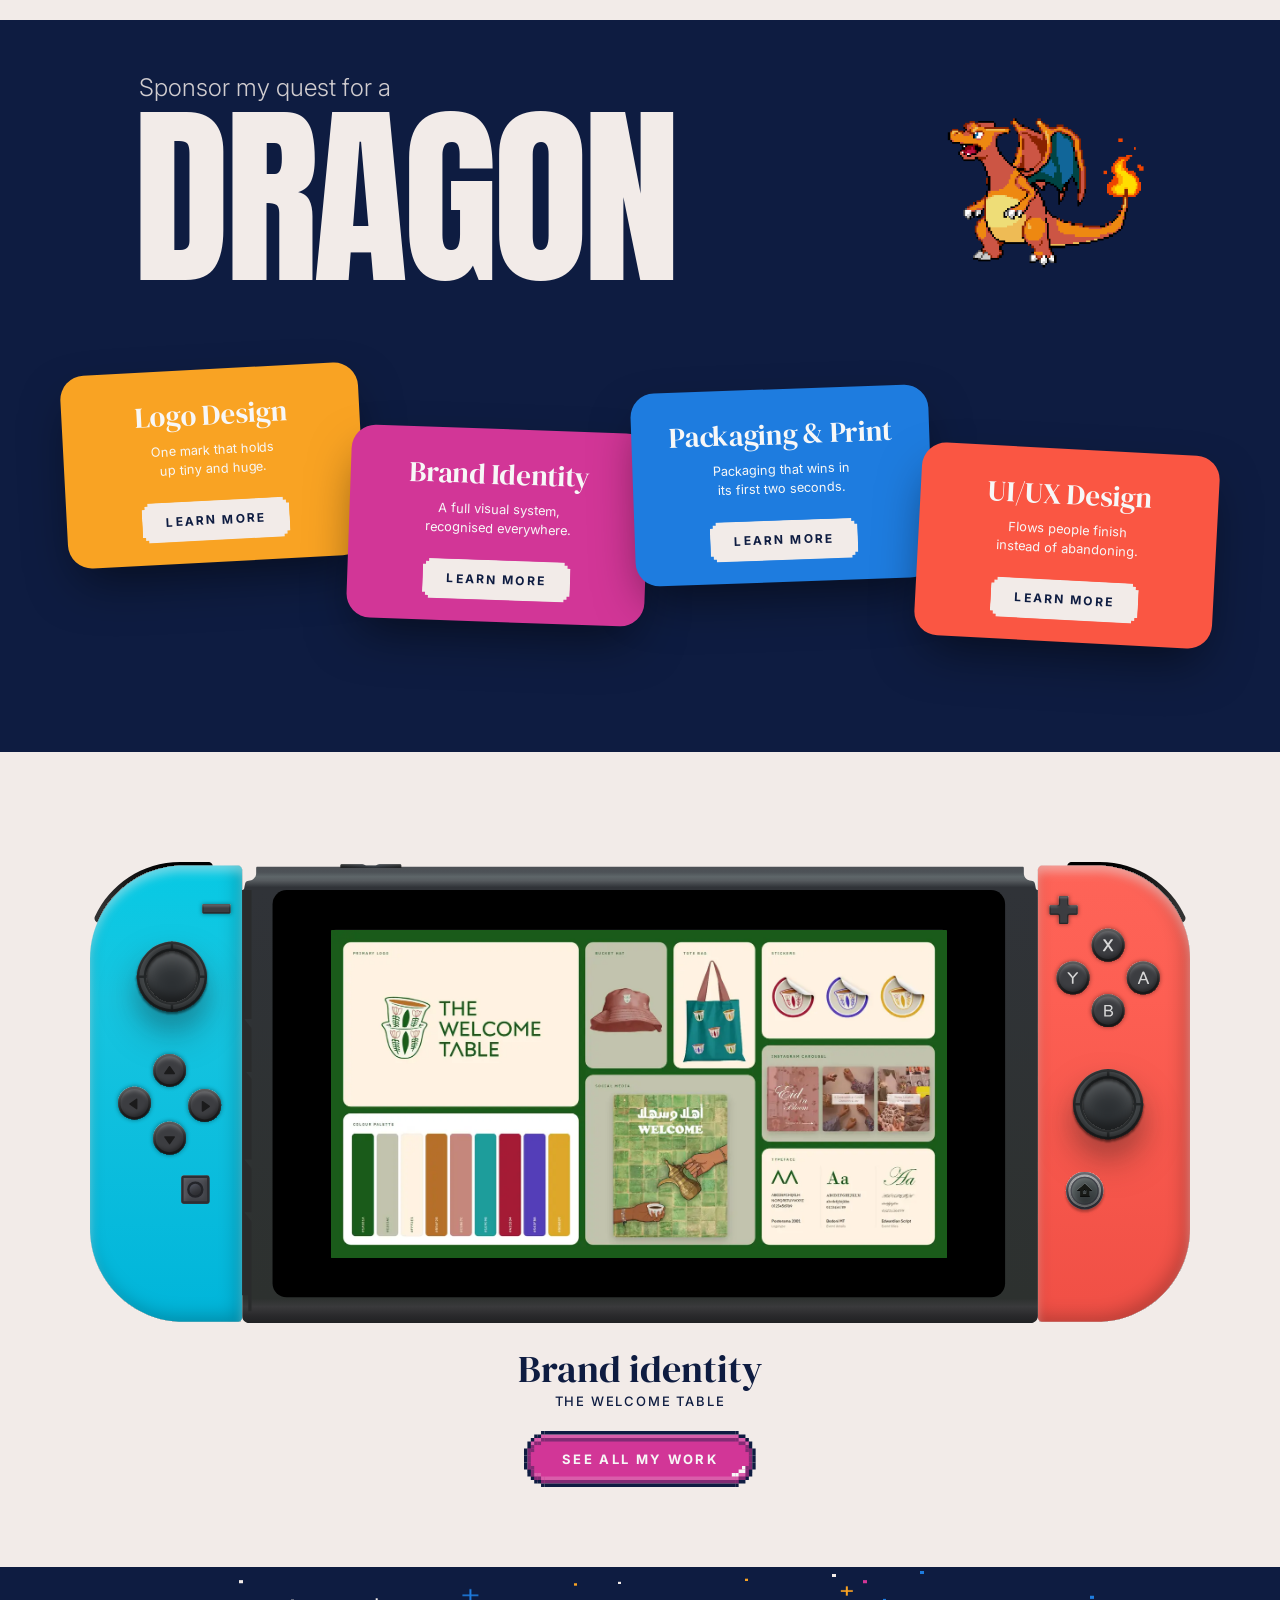
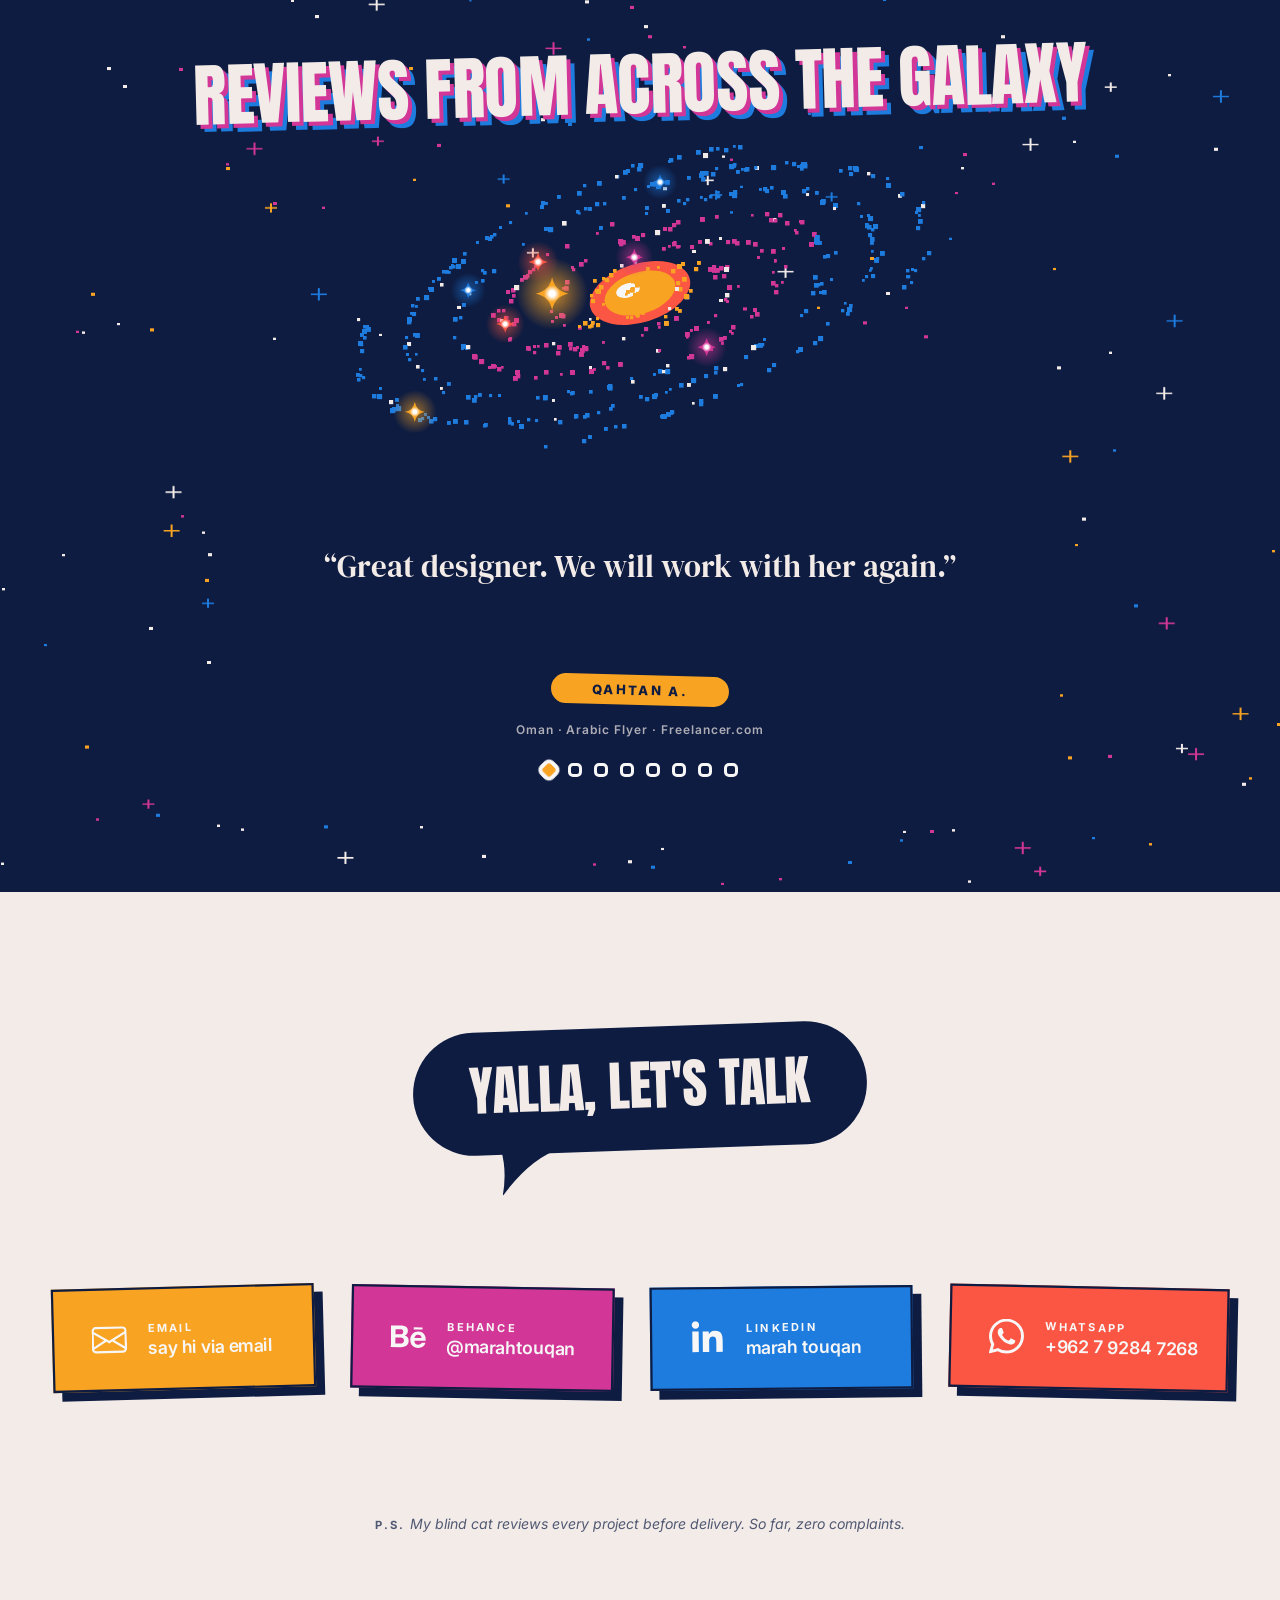
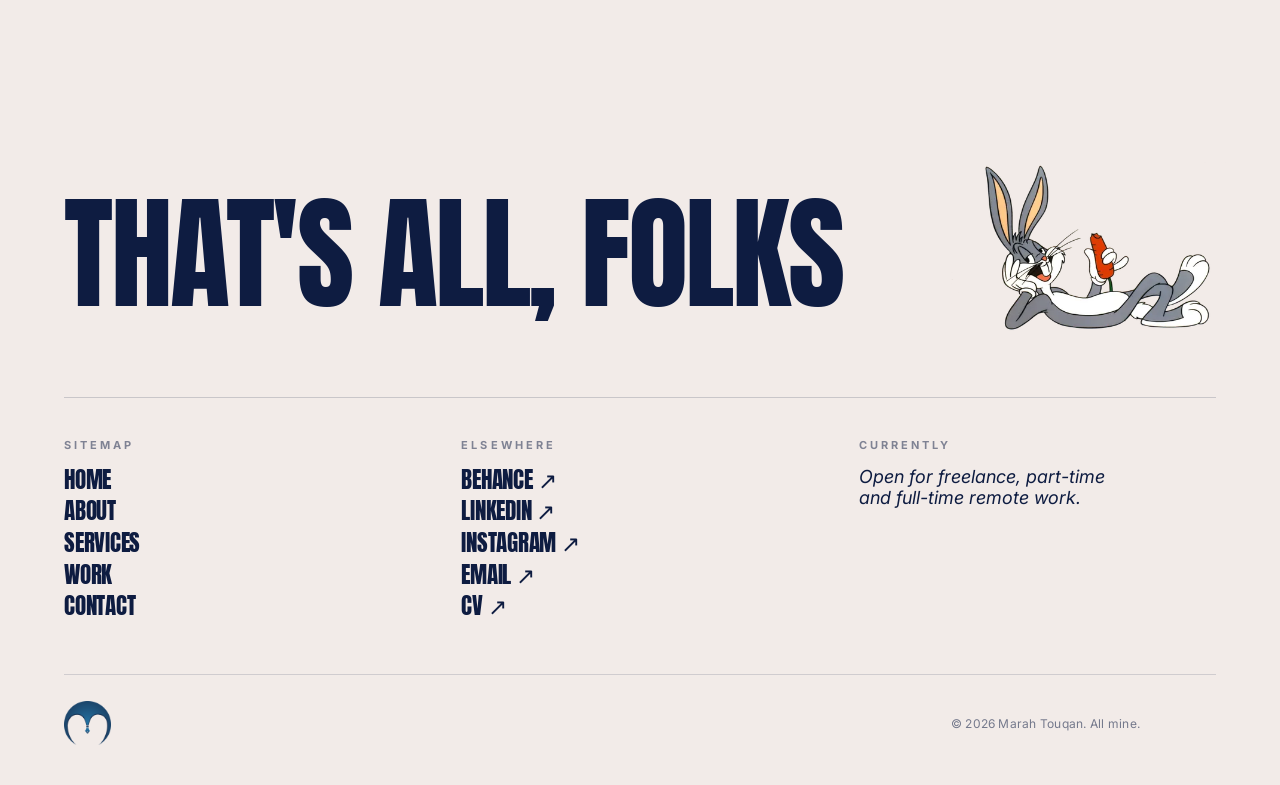
==== commit e387bc74: "Replace placeholder reviews with 8 real Freelancer.com and Mostaql reviews Co-Authored-By: Claude So" ====
--- a/index.html
+++ b/index.html
@@ -2148,16 +2148,15 @@
   const reduce = false;   // the reviews keep their gentle animation on every device, including phones set to "reduce motion"
 
   const profiles = [
-    // ----- Real reviews (showing inline green alien art on a gray background) -----
-    { name: 'Leo Gomez', role: 'Editorial · Freelancer.com',          cStars: 5, img: '', review: 'Excellent attention to detail, and complete mastery of Adobe Illustrator. Shukkran!' },
+    // ----- Real reviews from Freelancer.com and Mostaql -----
     { name: 'Qahtan A.', role: 'Oman · Arabic Flyer · Freelancer.com', cStars: 5, img: '', review: 'Great designer. We will work with her again.' },
-    { name: 'Peter G.',  role: 'Australia · Logo · Freelancer.com',    cStars: 5, img: '', review: 'Will work with this designer again.' },
-    // ----- Placeholders — replace with real reviews -----
-    { name: 'Sarah M.',  role: 'Branding · Freelancer.com',            cStars: 5, img: '', review: 'Outstanding work and quick turnaround.' },
-    { name: 'Ahmed K.',  role: 'Logo · Freelancer.com',                cStars: 5, img: '', review: 'Highly recommended for brand identity work.' },
-    { name: 'Lisa R.',   role: 'Packaging · Freelancer.com',           cStars: 5, img: '', review: 'Will hire again for sure.' },
-    { name: 'Omar S.',   role: 'Identity · Freelancer.com',            cStars: 5, img: '', review: 'Exceeded expectations.' },
-    { name: 'Tara N.',   role: 'Editorial · Freelancer.com',           cStars: 5, img: '', review: 'Great communication and great work.' },
+    { name: 'Leo Gomez', role: 'Editorial · Freelancer.com', cStars: 5, img: '', review: 'Excellent attention to detail, and complete mastery of Adobe Illustrator. Shukkran!' },
+    { name: 'Hala', role: 'Canada · Logo · Freelancer.com', cStars: 5, img: '', review: 'Super excellent designer. She did unlimited modifications for me without complaint and provided me with everything I asked for in a heartbeat. HIGHLY RECOMMEND. Thank you once again.' },
+    { name: 'Abdullah A.', role: 'Annual report · Mostaql', cStars: 5, img: '', review: 'The designer is patient, and working with her was a pleasure.' },
+    { name: 'Peter G.', role: 'Australia · Logo · Freelancer.com', cStars: 5, img: '', review: 'Will work with this designer again.' },
+    { name: 'Abdulmajeed A.', role: 'Logo · Mostaql', cStars: 5, img: '', review: 'Excellent, great to work with and very fast service.' },
+    { name: 'Andres', role: 'United States · Logo contest · Freelancer.com', cStars: 5, img: '', review: 'Very creative, motivated and hardworking. Submitted a few nice designs and improved significantly based on feedback.' },
+    { name: 'Tom', role: 'Australia · Business cards · Freelancer.com', cStars: 5, img: '', review: 'Very patient with me on the revisions and edits to some simple business cards. I recommend her highly.' },
   ];
 
   const tint = ['#F9A323','#D23697','#1E7CDF','#FA5643','#F9A323','#D23697','#1E7CDF','#FA5643'];
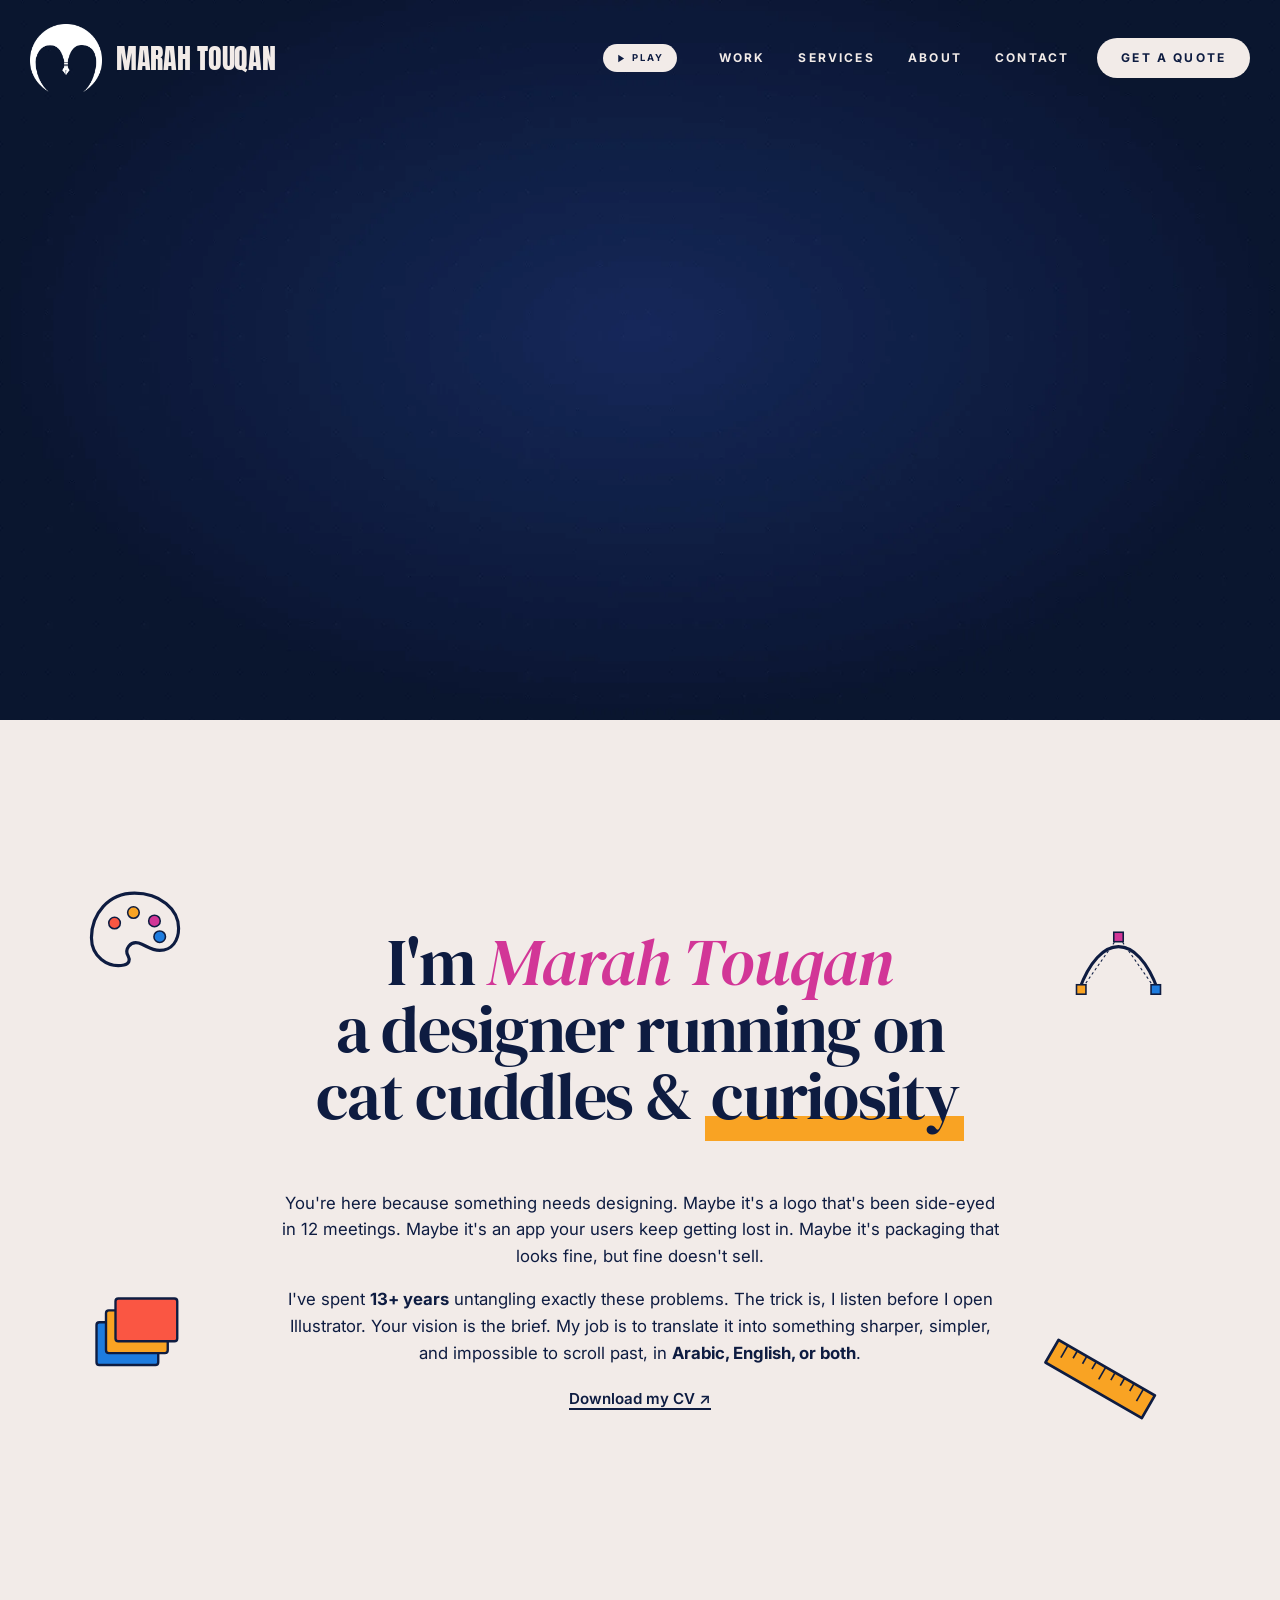
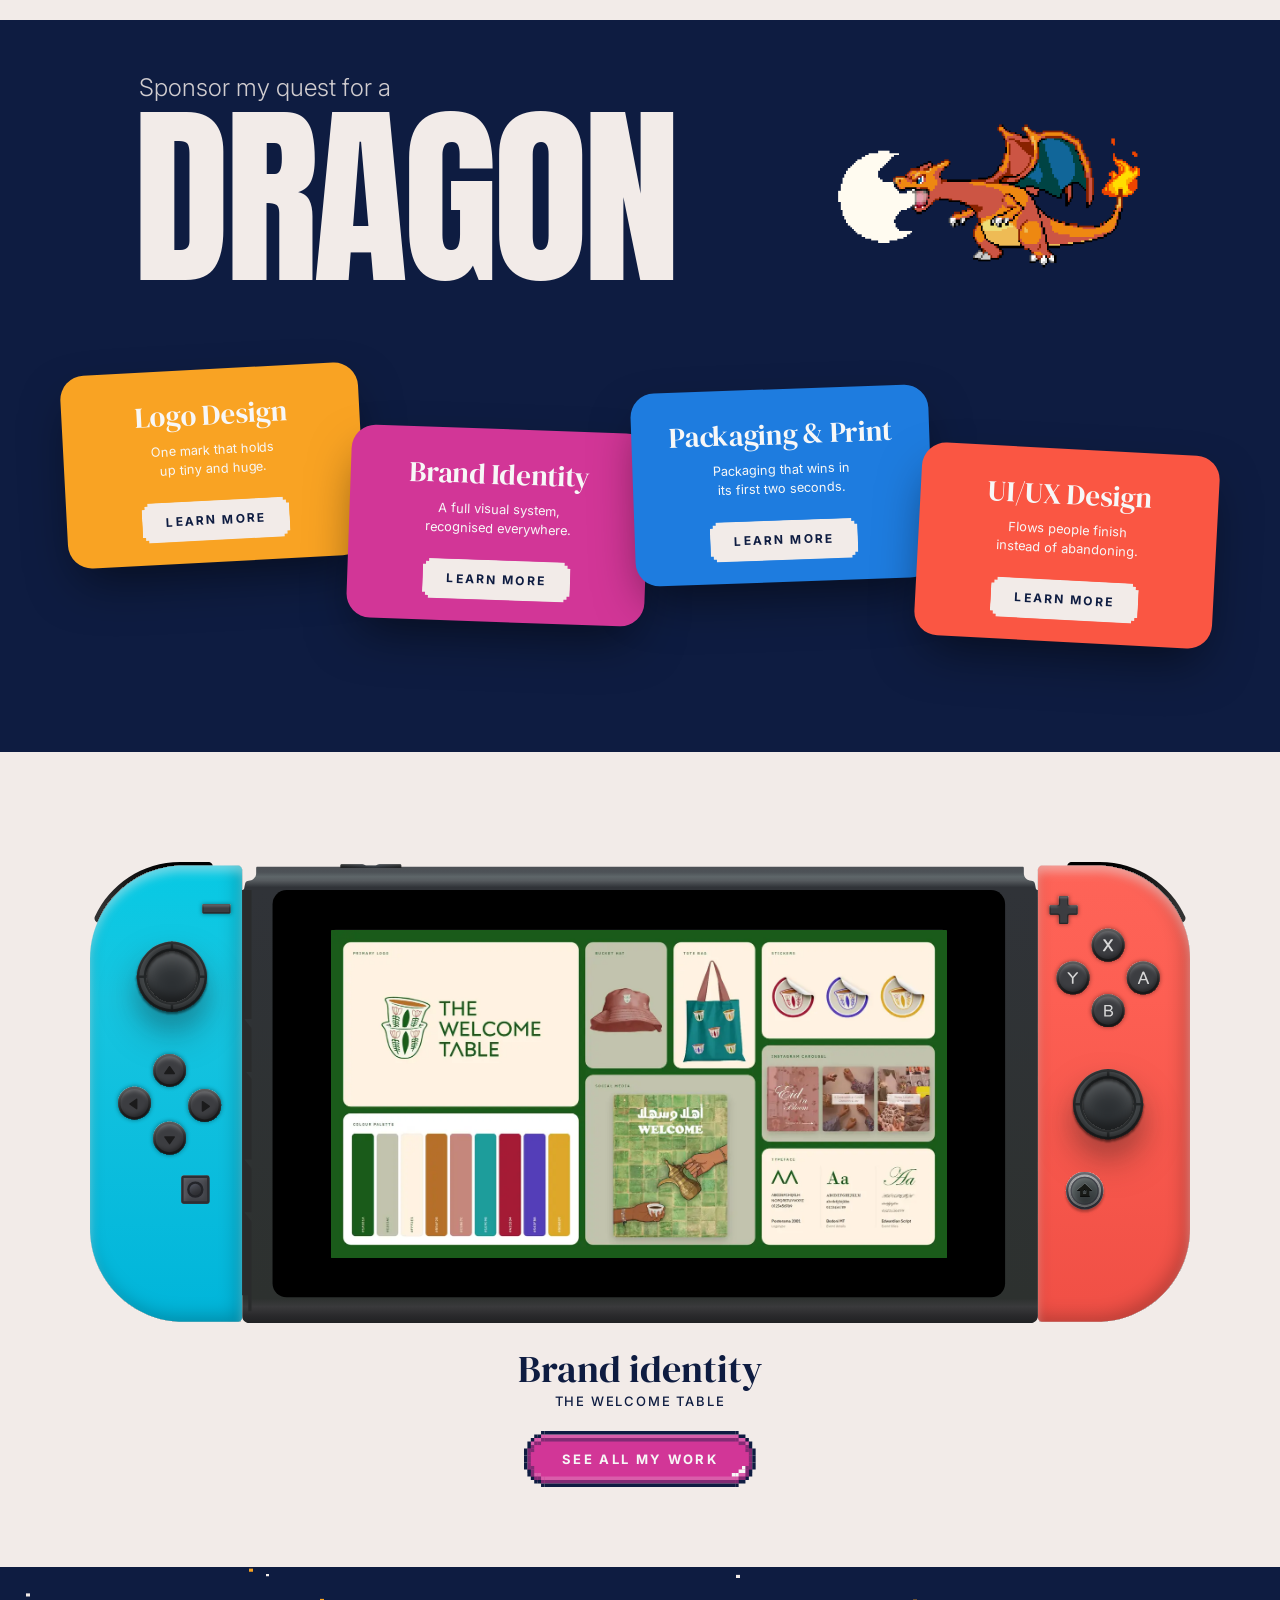
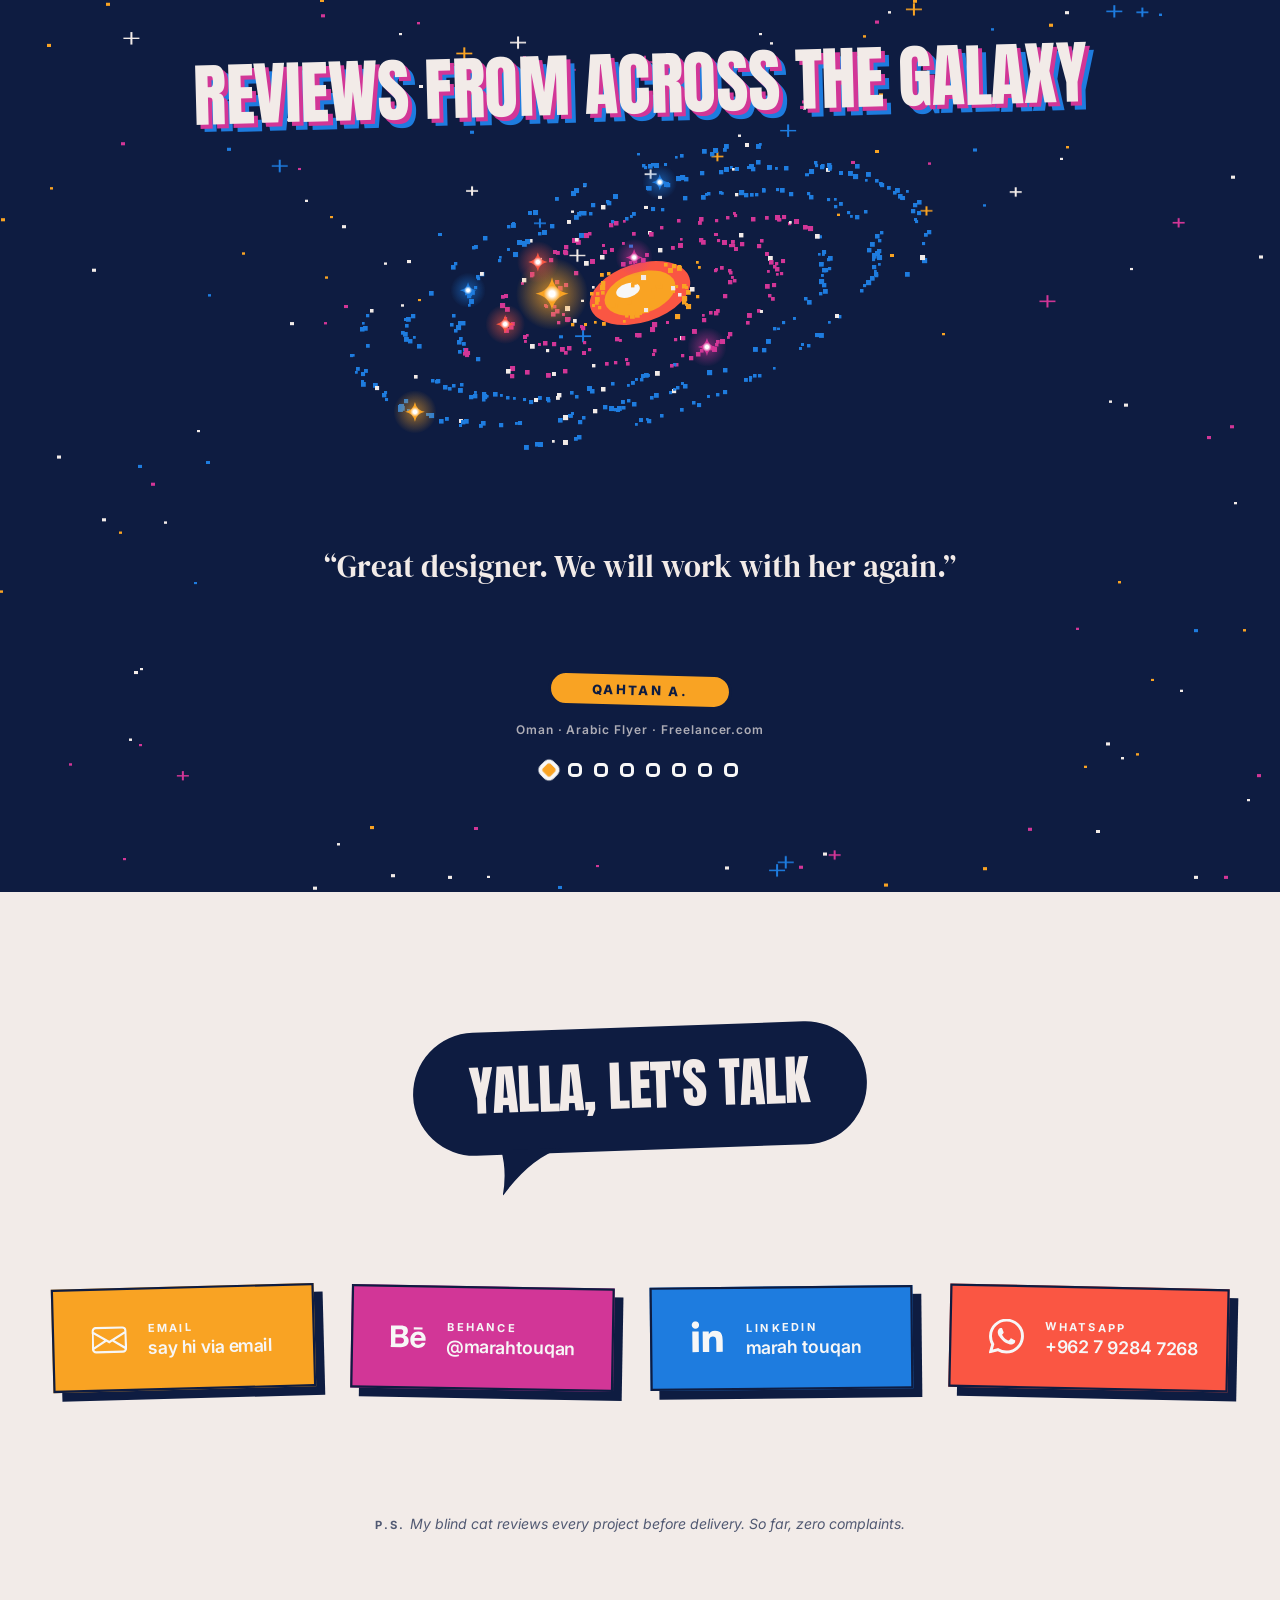
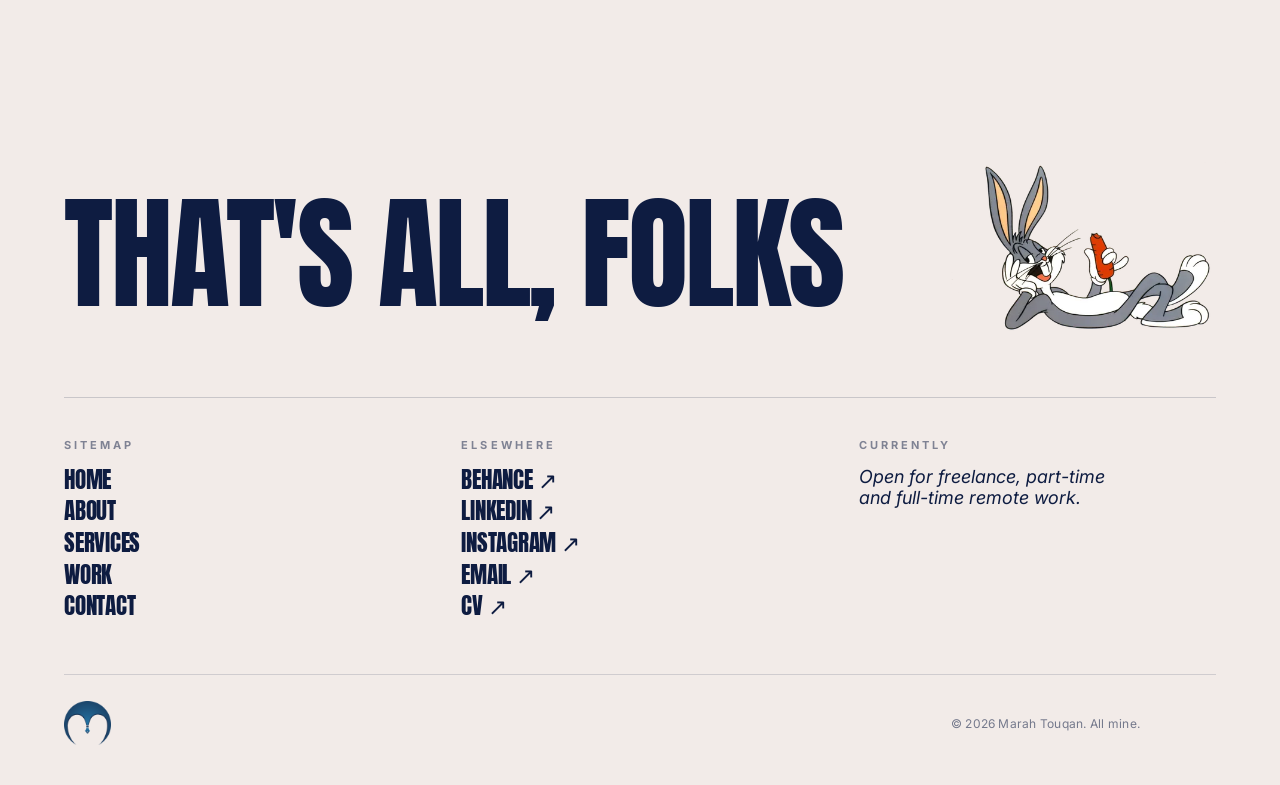
==== commit 8ca397cc: "Keep Mostaql reviews in their original Arabic; quote text direction auto Co-Authored-By: Claude Sonn" ====
--- a/index.html
+++ b/index.html
@@ -1937,7 +1937,7 @@
       <canvas class="cn-svg cn-gal" id="cnGal" role="img" aria-label="A spiral galaxy. The bright stars are client reviews; select one to read it."></canvas>
       <div class="cn-text" id="cnText" aria-live="polite">
         <div class="cn-card">
-          <p class="cn-quote" id="cnQuote"></p>
+          <p class="cn-quote" id="cnQuote" dir="auto"></p>
           <p class="cn-name" id="cnName"></p>
           <p class="cn-role" id="cnRole"></p>
         </div>
@@ -2152,9 +2152,9 @@
     { name: 'Qahtan A.', role: 'Oman · Arabic Flyer · Freelancer.com', cStars: 5, img: '', review: 'Great designer. We will work with her again.' },
     { name: 'Leo Gomez', role: 'Editorial · Freelancer.com', cStars: 5, img: '', review: 'Excellent attention to detail, and complete mastery of Adobe Illustrator. Shukkran!' },
     { name: 'Hala', role: 'Canada · Logo · Freelancer.com', cStars: 5, img: '', review: 'Super excellent designer. She did unlimited modifications for me without complaint and provided me with everything I asked for in a heartbeat. HIGHLY RECOMMEND. Thank you once again.' },
-    { name: 'Abdullah A.', role: 'Annual report · Mostaql', cStars: 5, img: '', review: 'The designer is patient, and working with her was a pleasure.' },
+    { name: 'Abdullah A.', role: 'Annual report · Mostaql', cStars: 5, img: '', review: 'المصممة صبورة وكان تعاملها راقي' },
     { name: 'Peter G.', role: 'Australia · Logo · Freelancer.com', cStars: 5, img: '', review: 'Will work with this designer again.' },
-    { name: 'Abdulmajeed A.', role: 'Logo · Mostaql', cStars: 5, img: '', review: 'Excellent, great to work with and very fast service.' },
+    { name: 'Abdulmajeed A.', role: 'Logo · Mostaql', cStars: 5, img: '', review: 'ممتاز جداً التعامل وسرعة الخدمة' },
     { name: 'Andres', role: 'United States · Logo contest · Freelancer.com', cStars: 5, img: '', review: 'Very creative, motivated and hardworking. Submitted a few nice designs and improved significantly based on feedback.' },
     { name: 'Tom', role: 'Australia · Business cards · Freelancer.com', cStars: 5, img: '', review: 'Very patient with me on the revisions and edits to some simple business cards. I recommend her highly.' },
   ];
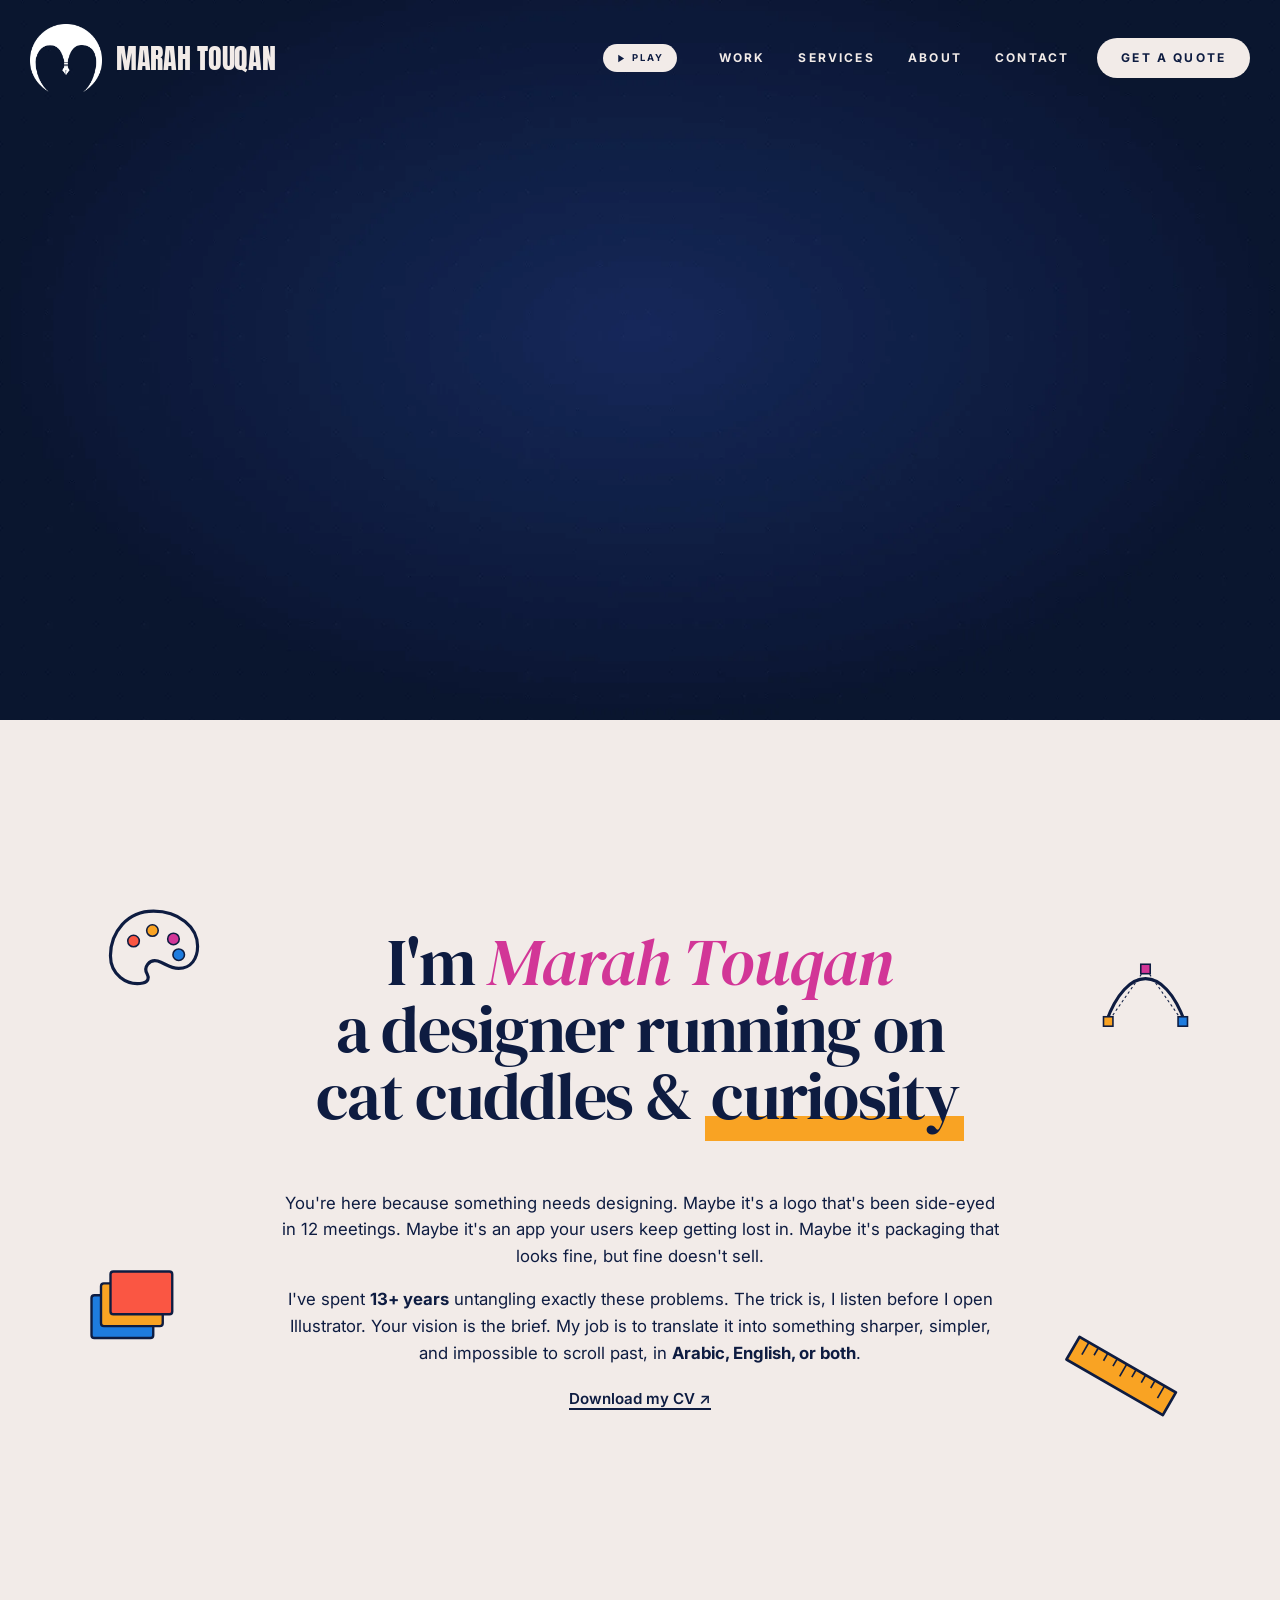
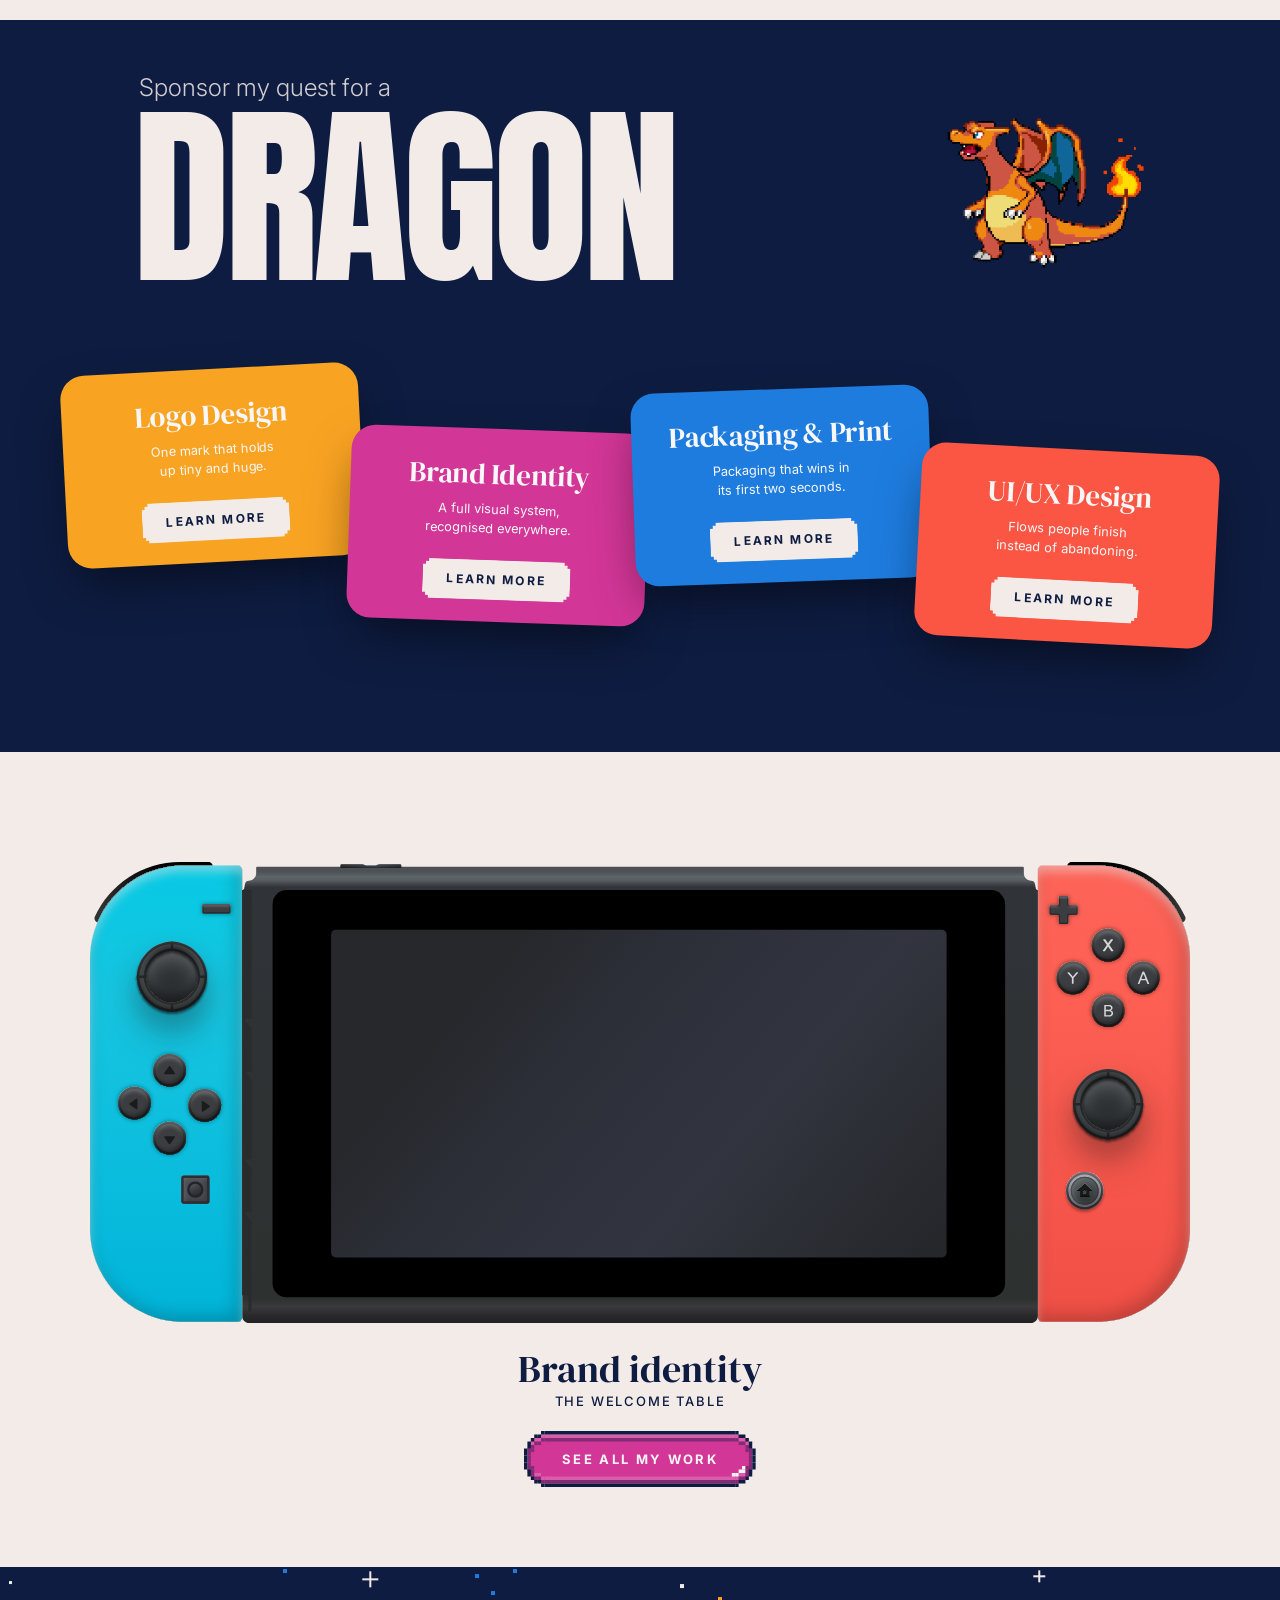
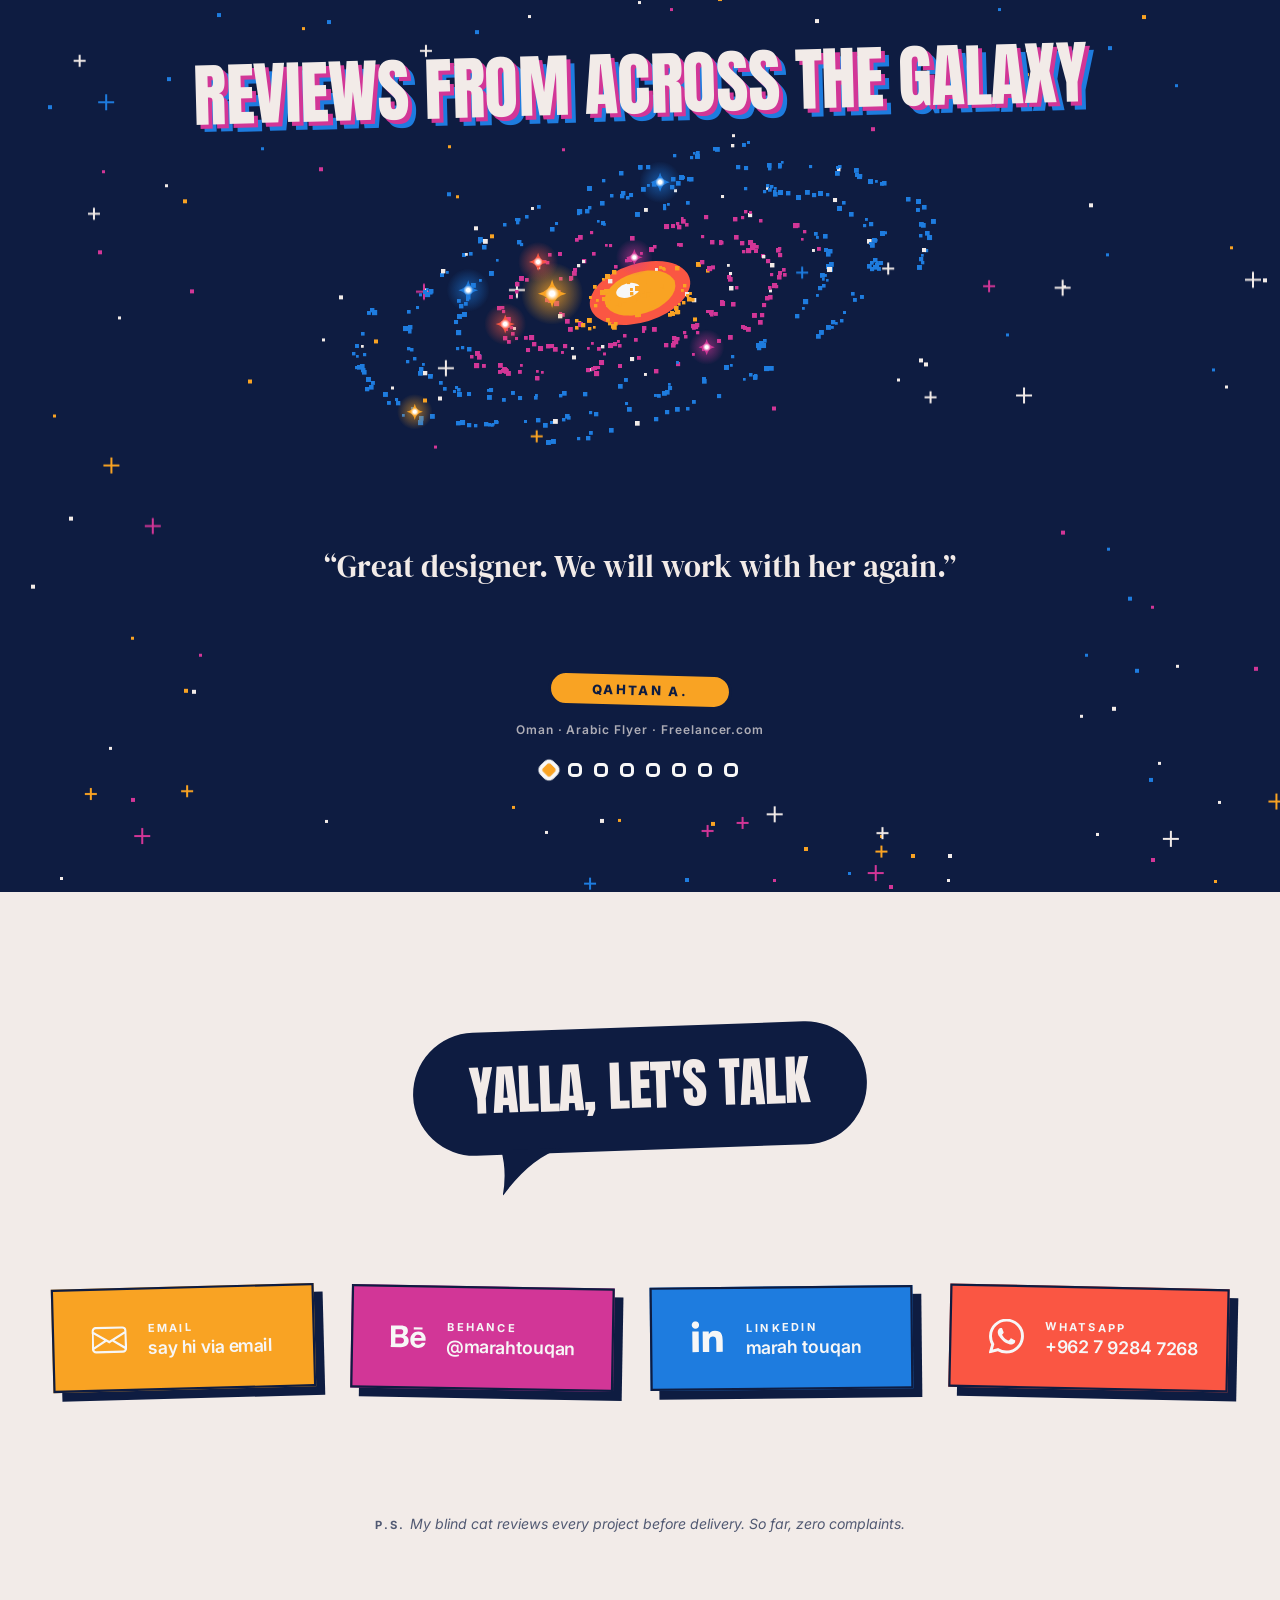
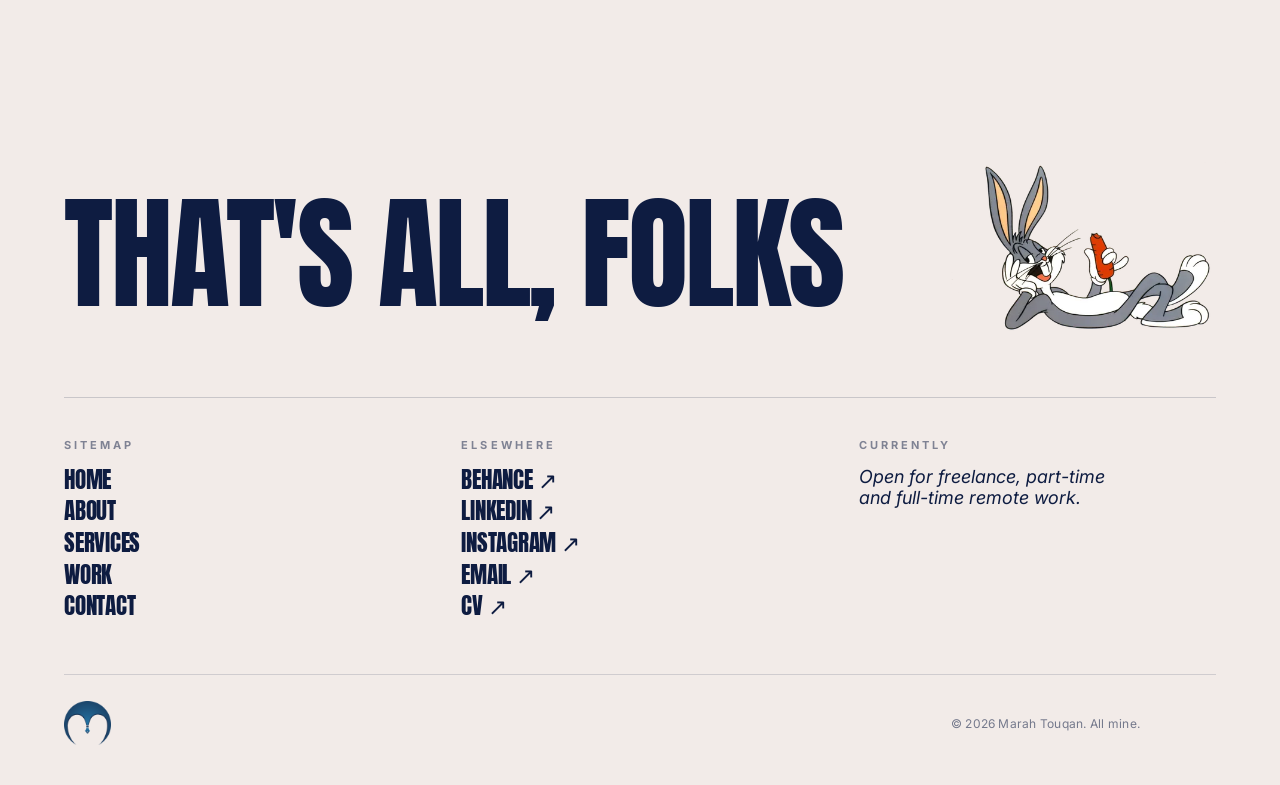
==== commit b566d0e0: "Arabic review text uses Cairo font Co-Authored-By: Claude Sonnet 5.5 <noreply@anthropic.com> Claude-" ====
--- a/index.html
+++ b/index.html
@@ -87,7 +87,7 @@
 <link rel="preload" as="image" href="assets/hero-poster.webp" />
 <link rel="preconnect" href="https://fonts.googleapis.com">
 <link rel="preconnect" href="https://fonts.gstatic.com" crossorigin>
-<link rel="stylesheet" href="https://fonts.googleapis.com/css2?family=Anton&family=DM+Serif+Display&family=Inter:ital,wght@0,400;0,500;0,600;0,700;1,400;1,500&display=swap">
+<link rel="stylesheet" href="https://fonts.googleapis.com/css2?family=Anton&family=Cairo:wght@600&family=DM+Serif+Display&family=Inter:ital,wght@0,400;0,500;0,600;0,700;1,400;1,500&display=swap">
 
 <style>
 :root {
@@ -995,7 +995,7 @@
 .cn-name.cn-swap::after { animation: cnWipeCover .6s steps(12, end) both; }
 /* cartoon speech bubble for the review, tail pointing up at the galaxy */
 .cn-card { position: relative; width: 100%; box-sizing: border-box; padding: 0 12px; display: flex; flex-direction: column; align-items: center; justify-content: flex-start; gap: 14px; }
-.cn-quote { font-family: 'DM Serif Display', serif; font-style: normal; font-size: clamp(20px, 2.4vw, 32px); line-height: 1.2; color: var(--bg); display: flex; align-items: center; justify-content: center; margin: 0; }
+.cn-quote { font-family: 'DM Serif Display', 'Cairo', serif; font-style: normal; font-size: clamp(20px, 2.4vw, 32px); line-height: 1.2; color: var(--bg); display: flex; align-items: center; justify-content: center; margin: 0; }
 .cn-name { font-family: 'Inter', sans-serif; font-weight: 800; font-size: 13px; letter-spacing: .18em; text-transform: uppercase; color: var(--ink); background: #F9A323; padding: 7px 14px; border: 3px solid var(--ink); border-radius: 999px; margin: 0; transform: rotate(1.5deg); text-align: center; box-sizing: border-box; white-space: nowrap; }
 .cn-role { font-family: 'Inter', sans-serif; font-weight: 600; font-size: 12px; letter-spacing: .08em; color: var(--bg); opacity: .7; margin: 0; }
 .cn-dots { display: flex; gap: 12px; margin-top: 4px; }
